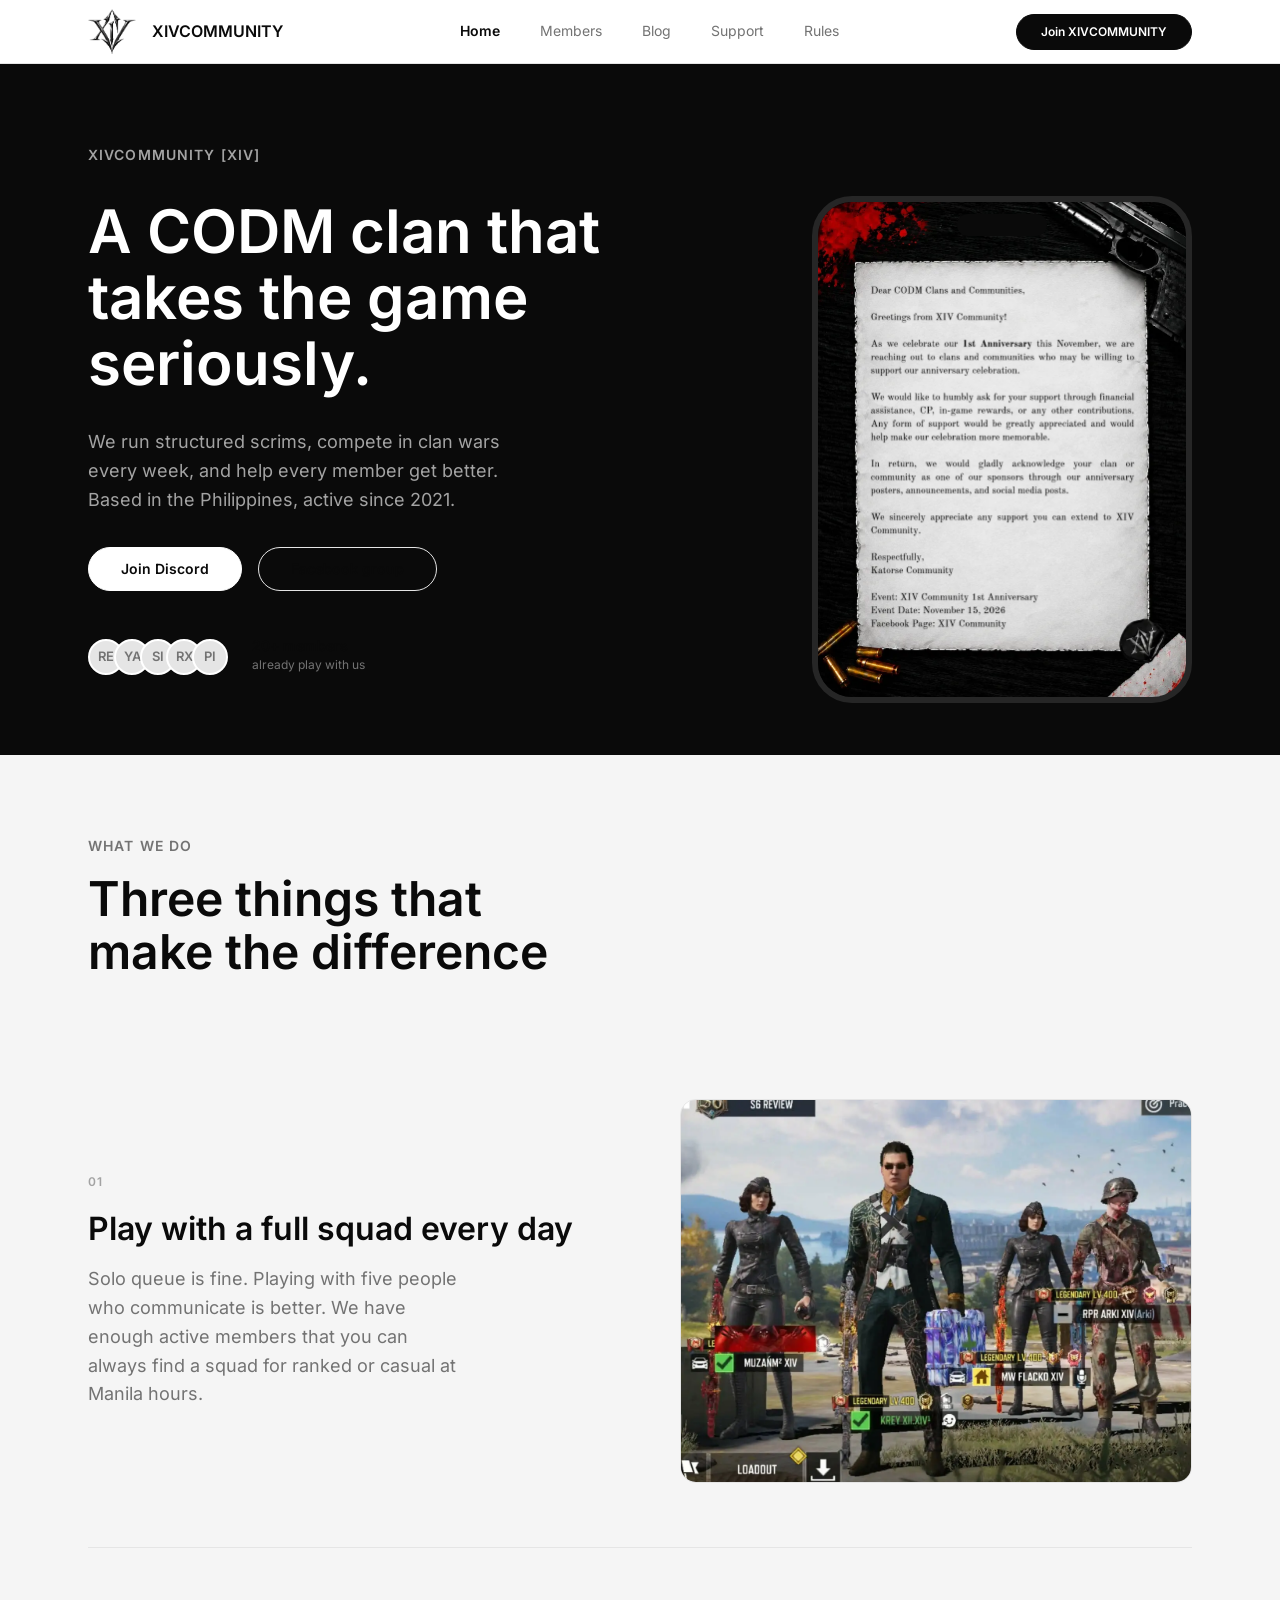
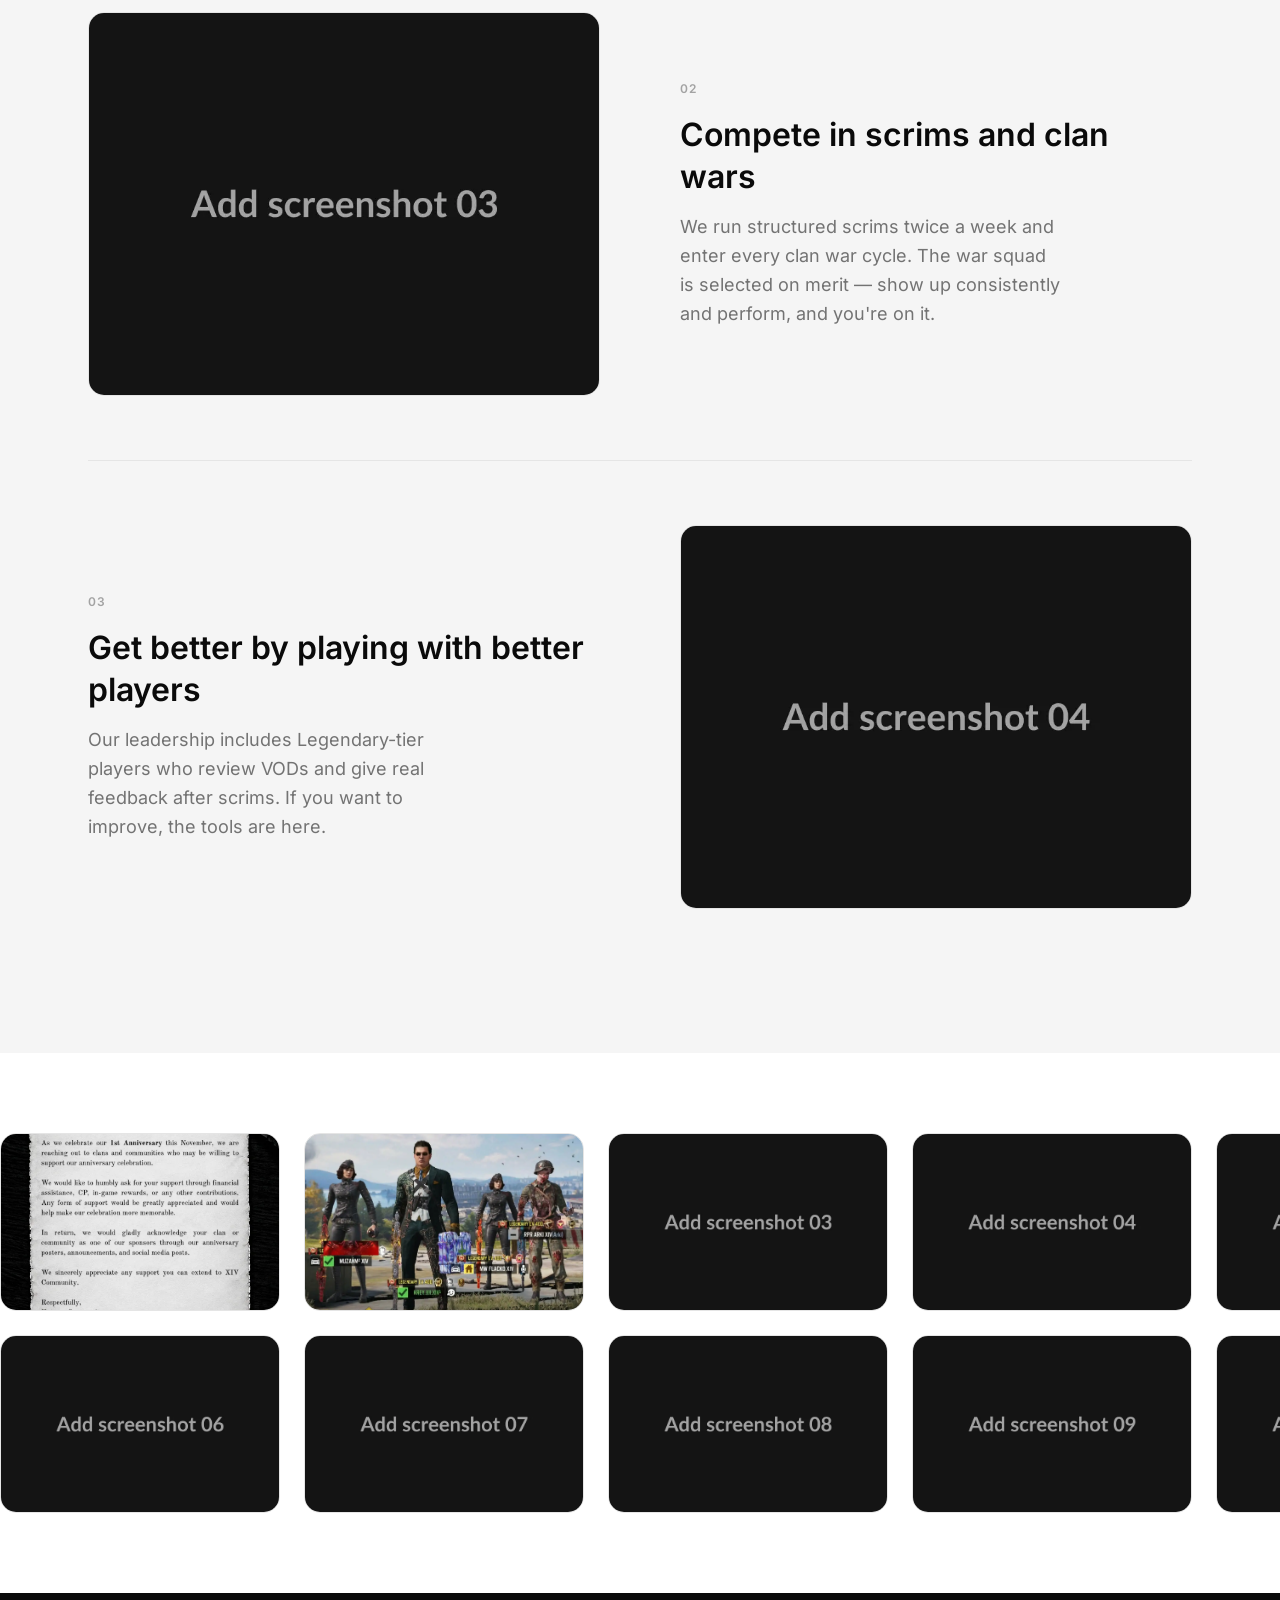
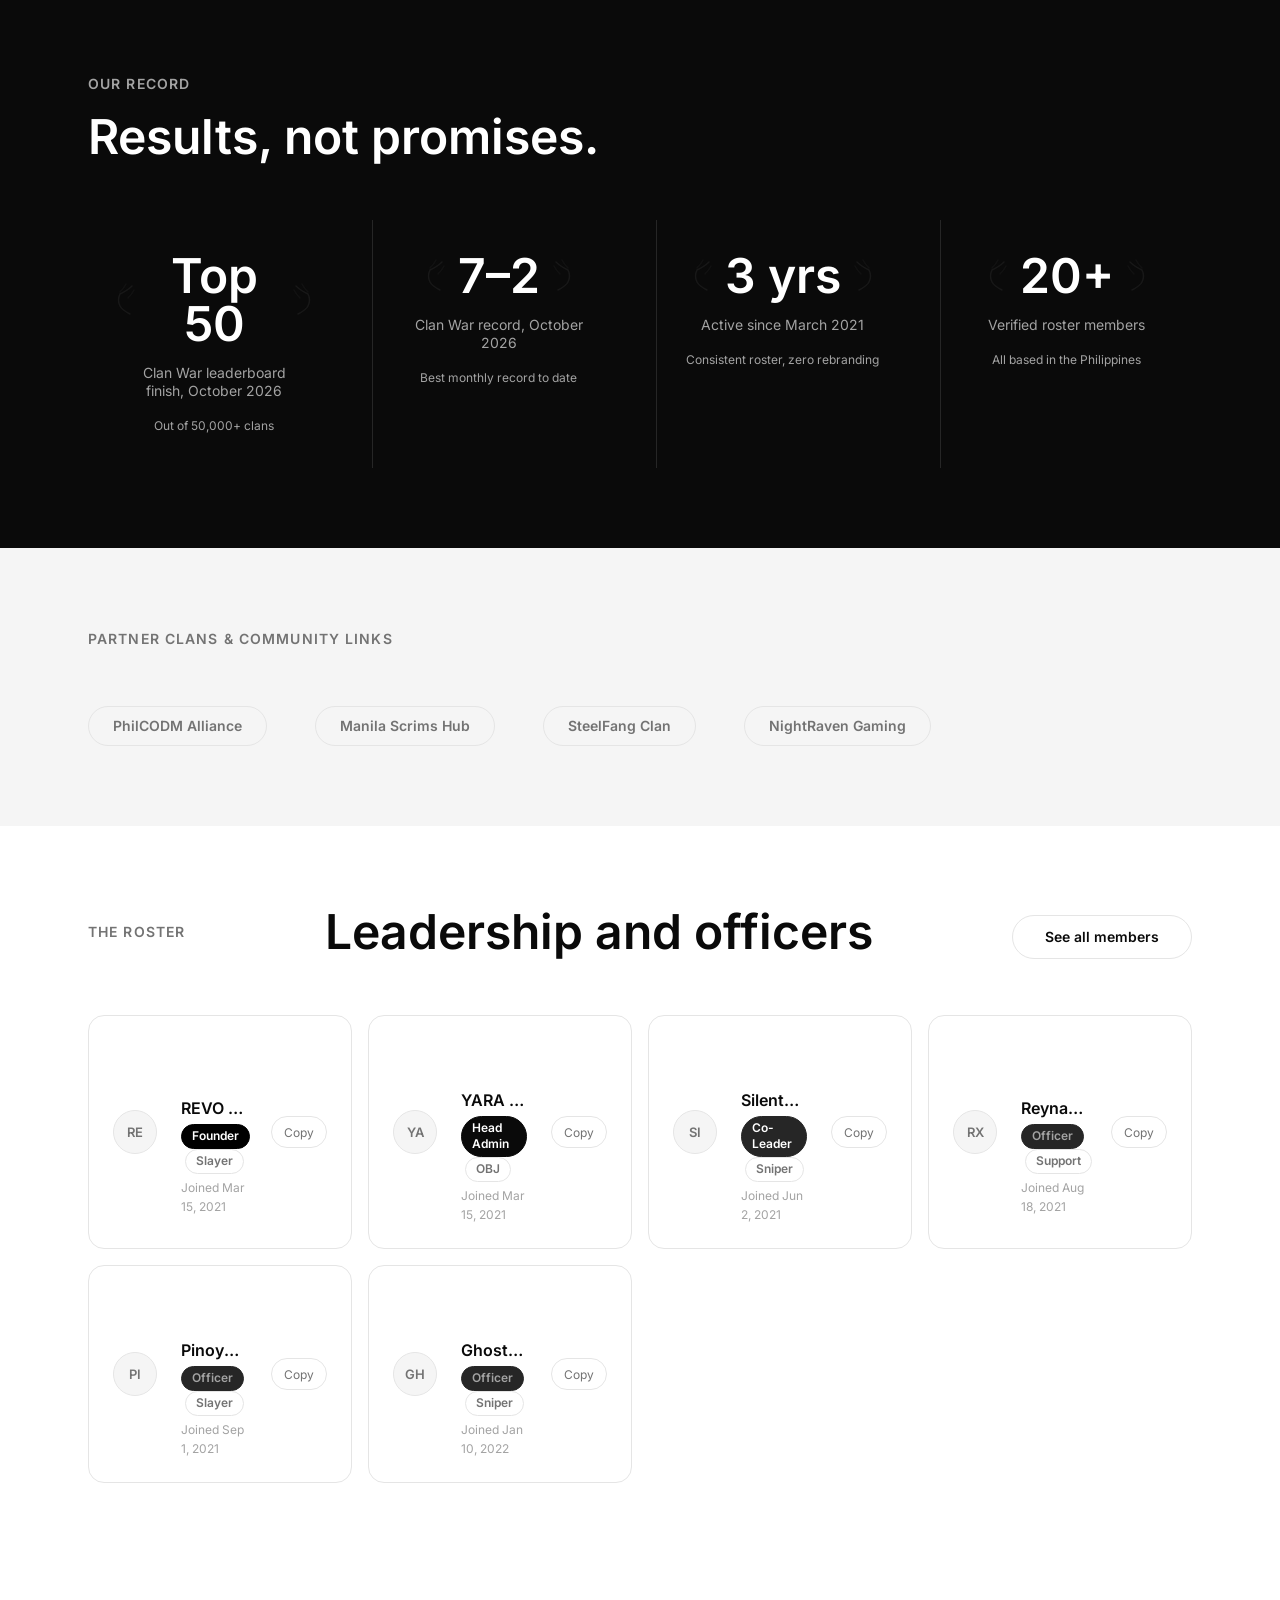
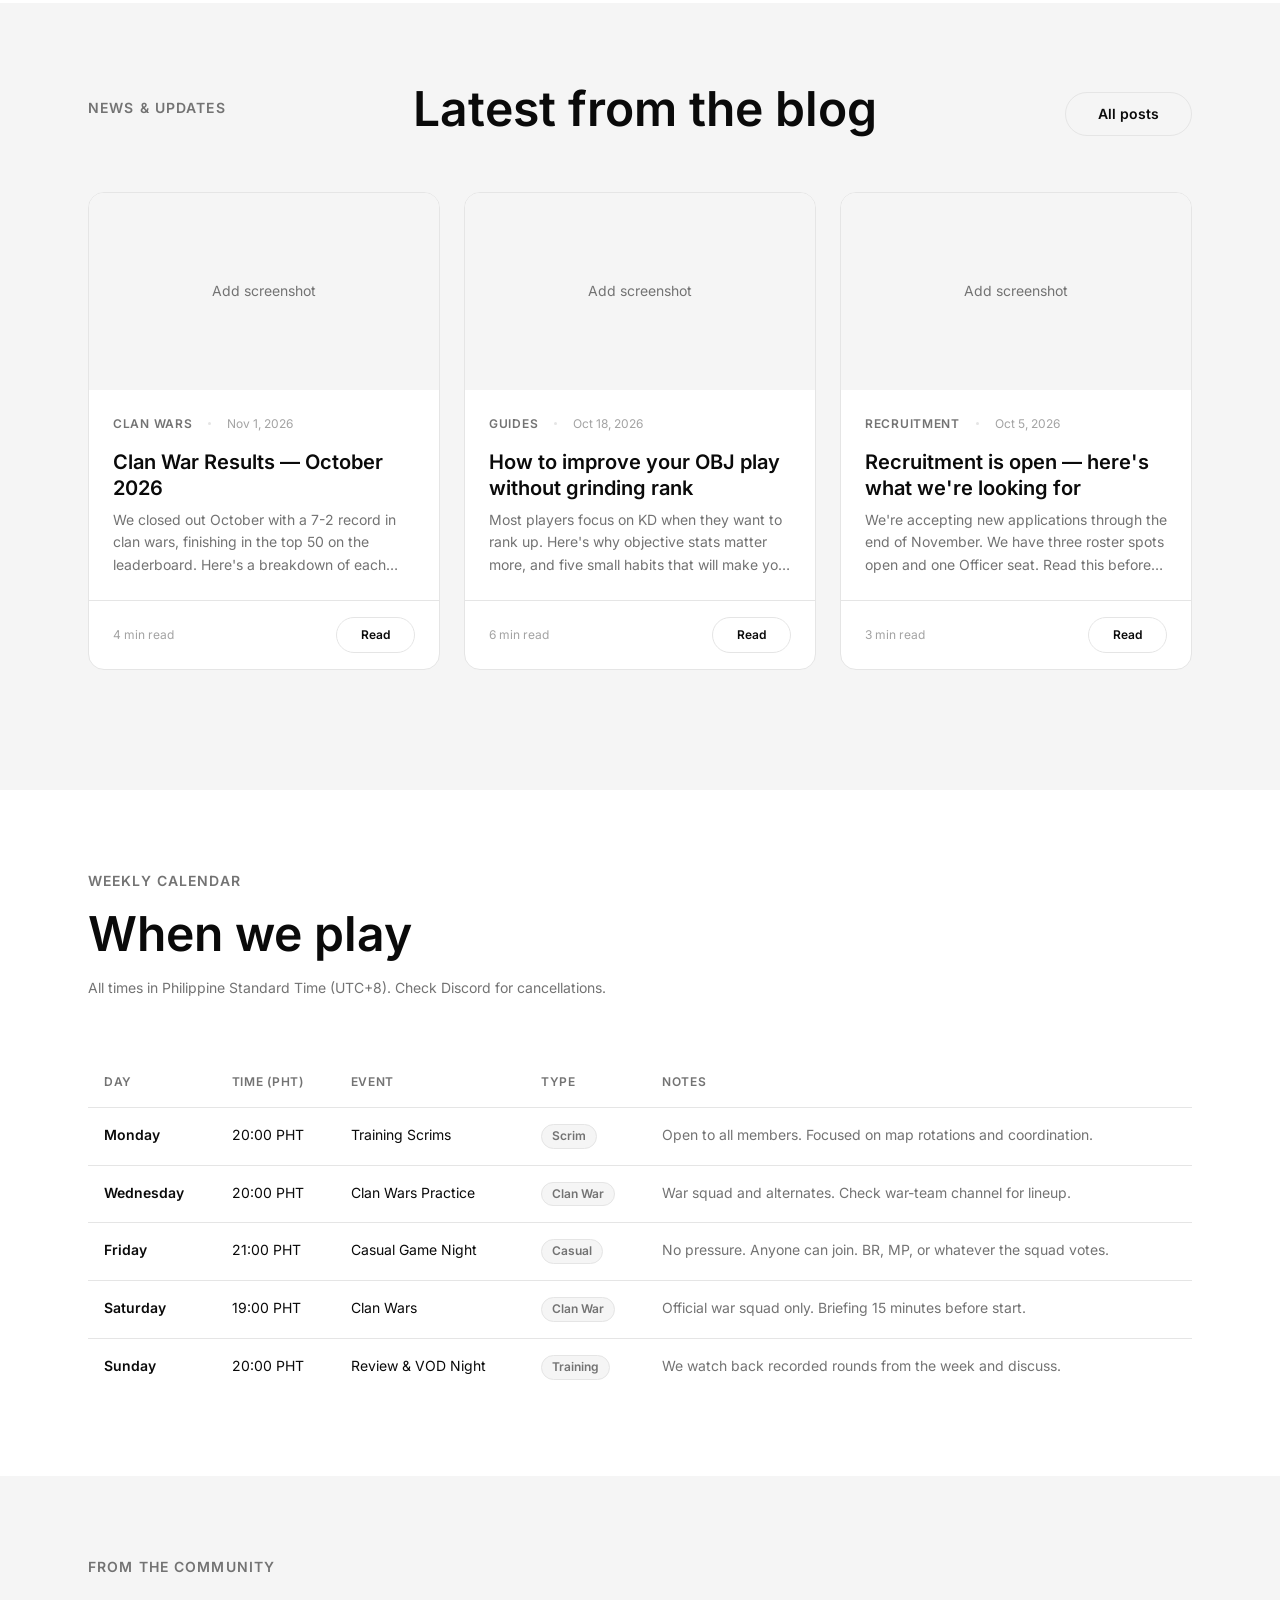
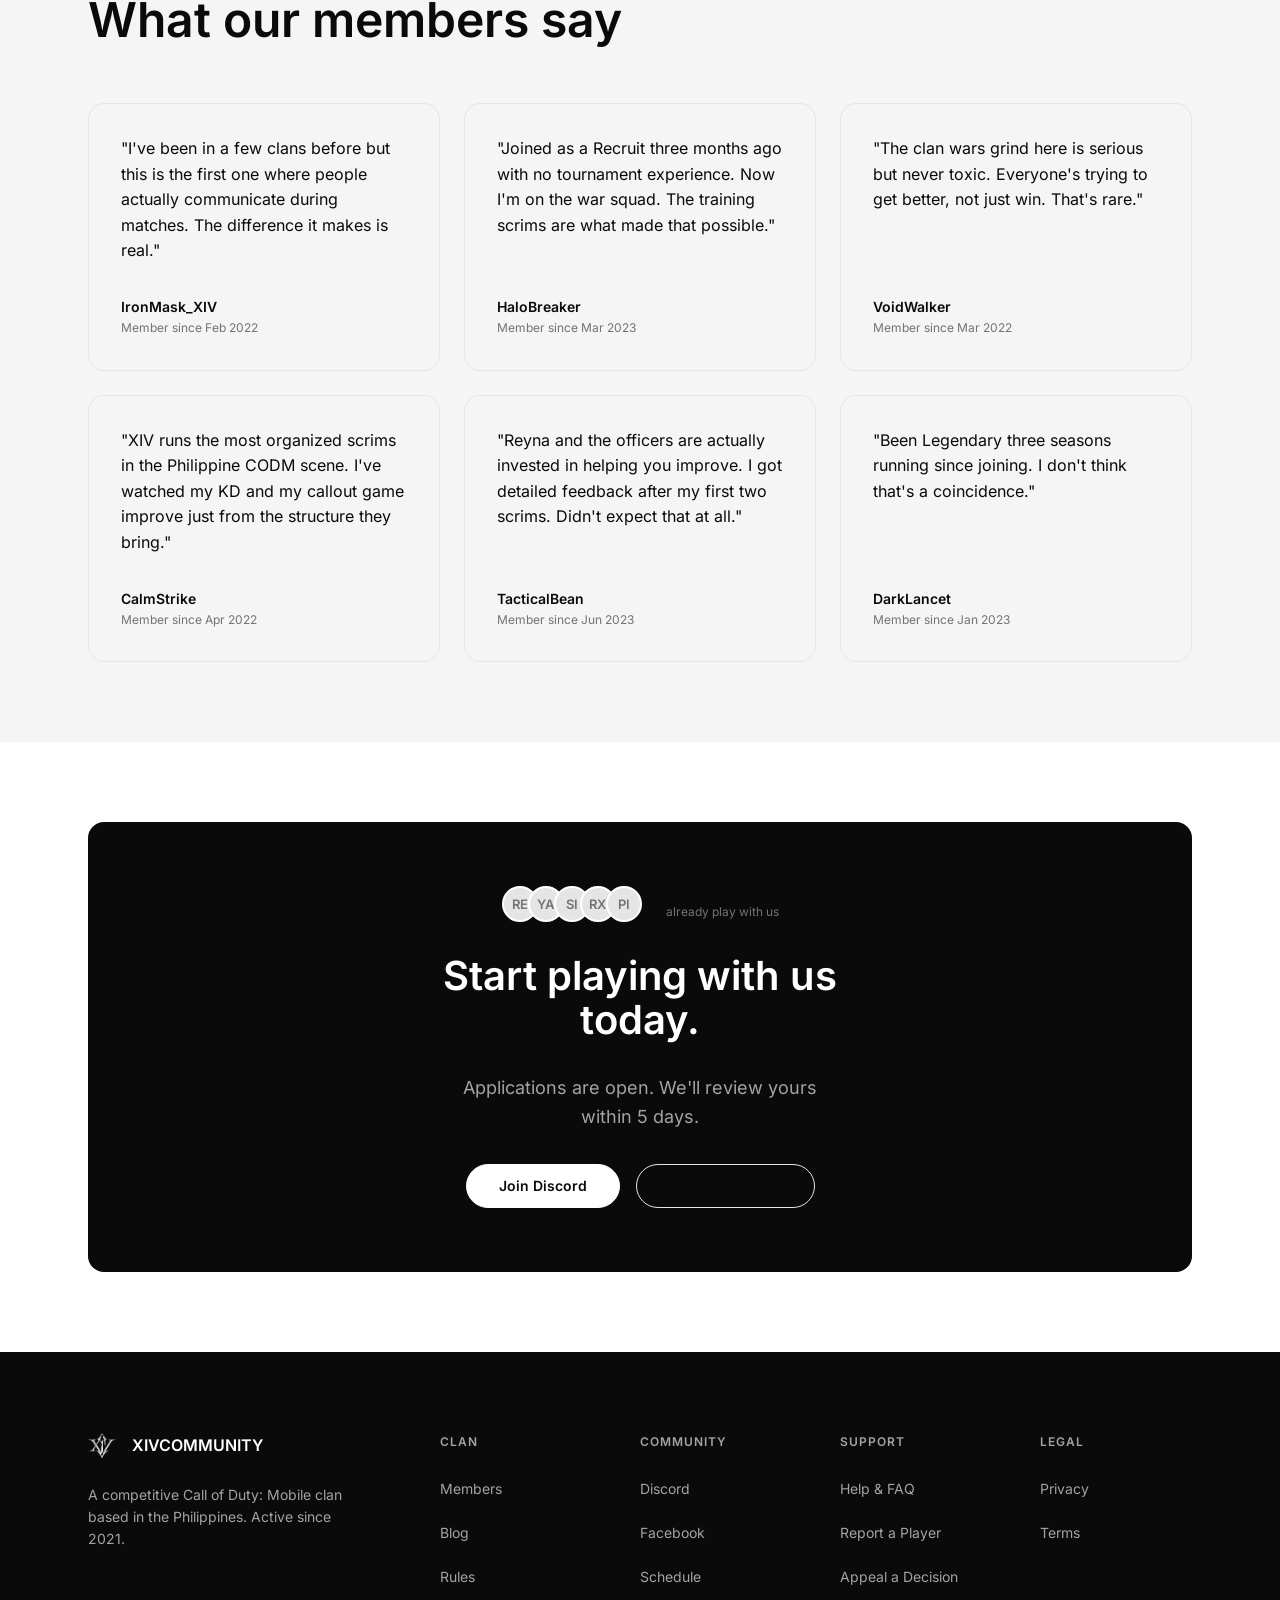
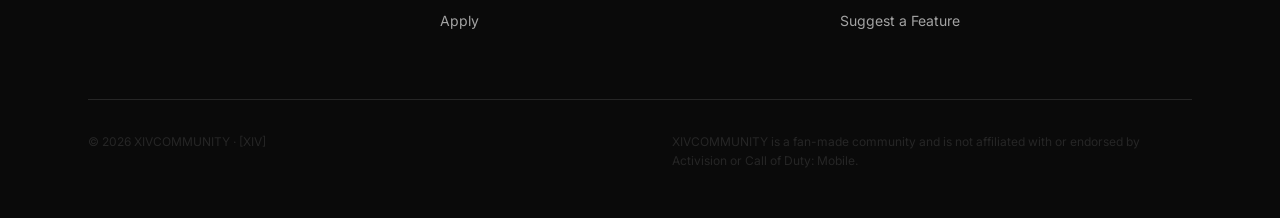
==== index.html @ 4a198915 "Add editor panel (/admin), data-driven pages, OAuth backend - All page copy/images now render from /" ====
<!DOCTYPE html>
<html lang="en">
<head>
  <meta charset="UTF-8">
  <meta name="viewport" content="width=device-width, initial-scale=1.0">
  <title>XIVCOMMUNITY — Competitive CODM Clan, Philippines</title>
  <meta name="description" content="XIVCOMMUNITY is a competitive Call of Duty: Mobile clan based in the Philippines. Active since 2021. Join us for scrims, clan wars, and a serious community.">
  <meta name="theme-color" content="#000000">

  <!-- Open Graph -->
  <meta property="og:type"        content="website">
  <meta property="og:title"       content="XIVCOMMUNITY — Competitive CODM Clan">
  <meta property="og:description" content="A competitive Call of Duty: Mobile clan based in the Philippines. Active since 2021.">
  <meta property="og:url"         content="https://xivcommunity.gg/">
  <meta property="og:image"       content="/assets/brand/og.jpg">
  <meta name="twitter:card"       content="summary_large_image">
  <meta name="twitter:title"      content="XIVCOMMUNITY — Competitive CODM Clan">
  <meta name="twitter:description" content="A competitive Call of Duty: Mobile clan based in the Philippines.">
  <meta name="twitter:image"      content="/assets/brand/og.jpg">

  <!-- Favicon -->
  <link rel="icon" type="image/png" href="/assets/brand/logo.png">

  <!-- Styles -->
  <link rel="stylesheet" href="/css/tokens.css">
  <link rel="stylesheet" href="/css/base.css">
  <link rel="stylesheet" href="/css/layout.css">
  <link rel="stylesheet" href="/css/components/button.css">
  <link rel="stylesheet" href="/css/components/navbar.css">
  <link rel="stylesheet" href="/css/components/footer.css">
  <link rel="stylesheet" href="/css/components/card.css">
  <link rel="stylesheet" href="/css/components/avatar-row.css">
  <link rel="stylesheet" href="/css/components/phone-frame.css">
  <link rel="stylesheet" href="/css/components/marquee.css">
  <link rel="stylesheet" href="/css/components/badge.css">
  <link rel="stylesheet" href="/css/pages/home.css">

  <link rel="canonical" href="https://xivcommunity.gg/">
  <link rel="preload" href="/assets/fonts/inter-latin-var.woff2" as="font" type="font/woff2" crossorigin>
</head>
<body>

  <!-- Navbar (rendered by navbar.js) -->
  <header id="site-header">
    <noscript>
      <nav style="padding:16px 24px;border-bottom:1px solid #e5e5e5;display:flex;gap:24px;font-family:sans-serif;font-size:14px">
        <a href="/index.html">Home</a>
        <a href="/members.html">Members</a>
        <a href="/blog.html">Blog</a>
        <a href="/support.html">Support</a>
        <a href="/rules.html">Rules</a>
      </nav>
    </noscript>
  </header>

  <main>

    <!-- ═══════════════════════════════════════
         HERO (rendered by site-content.js)
    ═══════════════════════════════════════ -->
    <section class="hero" aria-labelledby="hero-heading">
      <div class="container">
        <div class="hero__inner">

          <div class="hero__content" id="hero-content">
            <!-- Eyebrow, heading, sub, buttons, social proof (from content.json) -->
          </div>

          <!-- Phone mockup (rendered by site-content.js) -->
          <div class="hero__media" id="hero-media" aria-hidden="true"></div>

        </div>
      </div>
    </section>

    <!-- ═══════════════════════════════════════
         FEATURE BLURBS (rendered by site-content.js)
    ═══════════════════════════════════════ -->
    <section class="section section--alt" aria-labelledby="features-heading">
      <div class="container">
        <div class="section-header" data-text-slot="features">
          <!-- Label + heading from content.json -->
        </div>

        <div id="feature-blurbs">
          <!-- Feature blurbs (from content.json) -->
        </div>

      </div>
    </section>

    <!-- ═══════════════════════════════════════
         SCREENSHOT MARQUEE (rendered by site-content.js)
    ═══════════════════════════════════════ -->
    <section class="section" aria-label="Screenshot gallery" aria-hidden="true">
      <div class="marquee" id="marquee">
        <!-- Both rows (from content.json) -->
      </div>
    </section>

    <!-- ═══════════════════════════════════════
         ACHIEVEMENTS (black section)
    ═══════════════════════════════════════ -->
    <section class="section section--dark" aria-labelledby="achievements-heading">
      <div class="container">
        <div class="section-header" data-text-slot="achievements">
          <!-- Label + heading from content.json -->
        </div>
        <div class="badge-grid" id="achievements-grid" aria-live="polite">
          <!-- Rendered by home.js -->
        </div>
      </div>
    </section>

    <!-- ═══════════════════════════════════════
         PARTNERS
    ═══════════════════════════════════════ -->
    <section class="section section--alt" id="partners-section" aria-label="Partner clans and community links">
      <div class="container">
        <div class="section-header" data-text-slot="partners">
          <!-- Label from content.json -->
        </div>
        <div class="partners__row" id="partners-row" aria-live="polite">
          <!-- Rendered by home.js; section hidden if empty -->
        </div>
      </div>
    </section>

    <!-- ═══════════════════════════════════════
         MEMBER PREVIEW
    ═══════════════════════════════════════ -->
    <section class="section" aria-labelledby="roster-heading">
      <div class="container">
        <div class="section-header section-header--row" data-text-slot="roster">
          <!-- Label + heading + "See all members" button from content.json -->
        </div>
        <div class="member-preview__grid" id="member-preview" aria-live="polite">
          <!-- Rendered by home.js -->
        </div>
      </div>
    </section>

    <!-- ═══════════════════════════════════════
         LATEST POSTS
    ═══════════════════════════════════════ -->
    <section class="section section--alt" aria-labelledby="posts-heading">
      <div class="container">
        <div class="section-header section-header--row" data-text-slot="posts">
          <!-- Label + heading + "All posts" button from content.json -->
        </div>
        <div class="posts-preview__grid" id="posts-preview" aria-live="polite">
          <!-- Rendered by home.js -->
        </div>
      </div>
    </section>

    <!-- ═══════════════════════════════════════
         WEEKLY SCHEDULE
    ═══════════════════════════════════════ -->
    <section class="section" id="schedule" aria-labelledby="schedule-heading">
      <div class="container">
        <div class="section-header" data-text-slot="schedule">
          <!-- Label + heading + timezone note from content.json -->
        </div>
        <div class="schedule-scroll">
          <table class="schedule__table" aria-label="Weekly event schedule">
            <thead>
              <tr>
                <th scope="col">Day</th>
                <th scope="col">Time (PHT)</th>
                <th scope="col">Event</th>
                <th scope="col">Type</th>
                <th scope="col">Notes</th>
              </tr>
            </thead>
            <tbody id="schedule-table" aria-live="polite">
              <!-- Rendered by schedule.js -->
            </tbody>
          </table>
        </div>
      </div>
    </section>

    <!-- ═══════════════════════════════════════
         TESTIMONIALS
    ═══════════════════════════════════════ -->
    <section class="section section--alt" aria-labelledby="testimonials-heading">
      <div class="container">
        <div class="section-header" data-text-slot="testimonials">
          <!-- Label + heading from content.json -->
        </div>
        <div class="testimonials__grid" id="testimonials-grid" aria-live="polite">
          <!-- Rendered by home.js -->
        </div>
      </div>
    </section>

    <!-- ═══════════════════════════════════════
         FINAL CTA (rendered by site-content.js)
    ═══════════════════════════════════════ -->
    <section class="section" aria-labelledby="cta-heading">
      <div class="container">
        <div class="cta-block" id="cta-block" data-reveal>
          <!-- Social proof, heading, sub, buttons (from content.json) -->
        </div>
      </div>
    </section>

  </main>

  <!-- Footer (rendered by footer.js) -->
  <footer id="site-footer"></footer>

  <script type="module" src="/js/main.js"></script>
  <script type="module" src="/js/pages/home.js"></script>
  <script defer src="/_vercel/insights/script.js"></script>
</body>
</html>
---- css/tokens.css ----
/* ============================================================
   tokens.css — Design tokens (single source of truth)
   ALL color, spacing, radius, type, and z-index values live here.
   No hardcoded values anywhere else.
   ============================================================ */

:root {
  /* --- Colors --- */
  --color-black:       #000000;
  --color-ink:         #0A0A0A;
  --color-ink-2:       #141414;
  --color-ink-3:       #262626;
  --color-muted:       #737373;
  --color-subtle:      #A3A3A3;
  --color-border:      #E5E5E5;
  --color-surface:     #F5F5F5;
  --color-white:       #FFFFFF;

  /* Semantic aliases */
  --bg-page:           var(--color-white);
  --bg-section-alt:    var(--color-surface);
  --bg-dark:           var(--color-ink);
  --text-primary:      var(--color-ink);
  --text-secondary:    var(--color-muted);
  --text-on-dark:      var(--color-white);
  --border-color:      var(--color-border);

  /* --- Spacing (8px base) --- */
  --space-1:  8px;
  --space-2:  16px;
  --space-3:  24px;
  --space-4:  32px;
  --space-5:  40px;
  --space-6:  48px;
  --space-7:  56px;
  --space-8:  64px;
  --space-9:  72px;
  --space-10: 80px;
  --space-11: 88px;
  --space-12: 96px;

  /* Section vertical padding */
  --section-py:        var(--space-10);
  --section-py-lg:     120px;

  /* --- Radii --- */
  --radius-sm:         8px;
  --radius-card:       16px;
  --radius-pill:       999px;

  /* --- Typography --- */
  --font-sans:         'Inter', system-ui, -apple-system, sans-serif;
  --font-size-xs:      0.75rem;   /* 12px */
  --font-size-sm:      0.875rem;  /* 14px */
  --font-size-base:    1rem;      /* 16px */
  --font-size-md:      1.125rem;  /* 18px */
  --font-size-lg:      1.25rem;   /* 20px */
  --font-size-xl:      1.5rem;    /* 24px */
  --font-size-2xl:     2rem;      /* 32px */
  --font-size-3xl:     2.5rem;    /* 40px */
  --font-size-4xl:     3rem;      /* 48px */
  --font-size-5xl:     3.75rem;   /* 60px */
  --font-size-6xl:     4.5rem;    /* 72px */

  --font-weight-normal: 400;
  --font-weight-semi:   600;

  --line-height-tight:  1.1;
  --line-height-snug:   1.3;
  --line-height-base:   1.6;

  /* --- Borders --- */
  --border-width:      1px;
  --border-style:      solid;
  --border:            var(--border-width) var(--border-style) var(--border-color);

  /* --- Layout --- */
  --container-max:     1200px;
  --container-pad:     var(--space-3);

  /* --- Z-index --- */
  --z-base:       1;
  --z-above:      10;
  --z-nav:        100;
  --z-modal:      1000;

  /* --- Transitions --- */
  --transition-fast:   150ms ease;
  --transition-base:   250ms ease;
}
---- css/base.css ----
/* ============================================================
   base.css — Reset, body defaults, typography scale
   ============================================================ */

@font-face {
  font-family: 'Inter';
  src: url('/assets/fonts/inter-latin-var.woff2') format('woff2');
  font-weight: 100 900;
  font-style: normal;
  font-display: swap;
}

*, *::before, *::after {
  box-sizing: border-box;
  margin: 0;
  padding: 0;
}

html {
  font-size: 16px;
  scroll-behavior: smooth;
  -webkit-text-size-adjust: 100%;
}

@media (prefers-reduced-motion: reduce) {
  html { scroll-behavior: auto; }
}

body {
  font-family: var(--font-sans);
  font-weight: var(--font-weight-normal);
  font-size: var(--font-size-base);
  line-height: var(--line-height-base);
  color: var(--text-primary);
  background-color: var(--bg-page);
  -webkit-font-smoothing: antialiased;
  -moz-osx-font-smoothing: grayscale;
}

/* Heading scale */
h1, h2, h3, h4, h5, h6 {
  font-weight: var(--font-weight-semi);
  line-height: var(--line-height-tight);
  color: var(--text-primary);
}

h1 { font-size: var(--font-size-5xl); }
h2 { font-size: var(--font-size-4xl); }
h3 { font-size: var(--font-size-2xl); }
h4 { font-size: var(--font-size-xl); }
h5 { font-size: var(--font-size-lg); }
h6 { font-size: var(--font-size-base); }

@media (max-width: 768px) {
  h1 { font-size: var(--font-size-4xl); }
  h2 { font-size: var(--font-size-3xl); }
  h3 { font-size: var(--font-size-xl); }
}

@media (max-width: 480px) {
  h1 { font-size: var(--font-size-3xl); }
  h2 { font-size: var(--font-size-2xl); }
}

p {
  color: var(--text-secondary);
  line-height: var(--line-height-base);
}

a {
  color: inherit;
  text-decoration: none;
}

a:focus-visible {
  outline: 2px solid var(--color-ink);
  outline-offset: 3px;
  border-radius: 4px;
}

img, video {
  display: block;
  max-width: 100%;
  height: auto;
}

ul, ol { list-style: none; }

button {
  font-family: inherit;
  cursor: pointer;
  border: none;
  background: none;
}

input, textarea, select {
  font-family: inherit;
  font-size: inherit;
}

/* Utility: screen-reader only */
.sr-only {
  position: absolute;
  width: 1px;
  height: 1px;
  overflow: hidden;
  clip: rect(0,0,0,0);
  white-space: nowrap;
}

/* Utility: dark section text overrides */
.section--dark,
.section--dark h1,
.section--dark h2,
.section--dark h3,
.section--dark h4,
.section--dark p,
.section--dark a {
  color: var(--text-on-dark);
}

.section--dark p {
  color: var(--color-subtle);
}
---- css/layout.css ----
/* ============================================================
   layout.css — Container, section wrappers, grid helpers
   ============================================================ */

.container {
  width: 100%;
  max-width: var(--container-max);
  margin-inline: auto;
  padding-inline: var(--container-pad);
}

@media (min-width: 768px) {
  .container {
    padding-inline: var(--space-5);
  }
}

@media (min-width: 1200px) {
  .container {
    padding-inline: var(--space-6);
  }
}

/* Section wrapper */
.section {
  padding-block: var(--section-py);
}

.section--lg {
  padding-block: var(--section-py-lg);
}

.section--dark {
  background-color: var(--bg-dark);
}

.section--alt {
  background-color: var(--bg-section-alt);
}

/* Two-column split: text + media */
.split {
  display: grid;
  grid-template-columns: 1fr;
  gap: var(--space-8);
  align-items: center;
}

@media (min-width: 900px) {
  .split {
    grid-template-columns: 1fr 1fr;
    gap: var(--space-10);
  }

  .split--reverse .split__media {
    order: -1;
  }
}

.split__content {
  display: flex;
  flex-direction: column;
  gap: var(--space-3);
}

/* Three-column text blurbs */
.blurb-grid {
  display: grid;
  grid-template-columns: 1fr;
  gap: var(--space-8);
}

@media (min-width: 900px) {
  .blurb-grid {
    grid-template-columns: repeat(3, 1fr);
    gap: var(--space-6);
  }
}

/* Auto-fill card grid */
.card-grid {
  display: grid;
  grid-template-columns: repeat(auto-fill, minmax(280px, 1fr));
  gap: var(--space-3);
}

/* Section header */
.section-header {
  margin-bottom: var(--space-7);
}

.section-header--centered {
  text-align: center;
  max-width: 600px;
  margin-inline: auto;
  margin-bottom: var(--space-7);
}

/* Section header laid out as label/heading on the left, button on the right */
.section-header--row {
  display: flex;
  align-items: flex-end;
  justify-content: space-between;
  flex-wrap: wrap;
  gap: var(--space-3);
}

/* Muted helper note under a section heading (e.g. schedule timezone note) */
.section-note {
  margin-top: var(--space-2);
  color: var(--color-muted);
  font-size: var(--font-size-sm);
}

.section-label {
  display: block;
  font-size: var(--font-size-sm);
  font-weight: var(--font-weight-semi);
  color: var(--color-muted);
  letter-spacing: 0.08em;
  text-transform: uppercase;
  margin-bottom: var(--space-2);
}

.section--dark .section-label {
  color: var(--color-subtle);
}
---- css/components/button.css ----
/* ============================================================
   button.css — Pill buttons, two variants, hover states
   ============================================================ */

.btn {
  display: inline-flex;
  align-items: center;
  justify-content: center;
  gap: var(--space-1);
  padding: 14px var(--space-4);
  border-radius: var(--radius-pill);
  font-family: var(--font-sans);
  font-size: var(--font-size-sm);
  font-weight: var(--font-weight-semi);
  line-height: 1;
  white-space: nowrap;
  cursor: pointer;
  border: var(--border-width) var(--border-style) transparent;
  transition: background-color var(--transition-fast),
              color var(--transition-fast),
              border-color var(--transition-fast);
  text-decoration: none;
  min-height: 44px;
}

.btn:focus-visible {
  outline: 2px solid var(--color-ink);
  outline-offset: 3px;
}

/* Dark: black background, white text */
.btn--dark {
  background-color: var(--color-ink);
  color: var(--color-white);
  border-color: var(--color-ink);
}

.btn--dark:hover {
  background-color: var(--color-ink-3);
  border-color: var(--color-ink-3);
}

/* Light: white background, black text */
.btn--light {
  background-color: var(--color-white);
  color: var(--color-ink);
  border-color: var(--color-white);
}

.btn--light:hover {
  background-color: var(--color-surface);
  border-color: var(--color-surface);
}

/* Ghost: transparent with border */
.btn--ghost {
  background-color: transparent;
  color: var(--color-ink);
  border-color: var(--color-border);
}

.btn--ghost:hover {
  border-color: var(--color-ink);
}

/* Ghost on dark backgrounds */
.section--dark .btn--ghost {
  color: var(--color-white);
  border-color: var(--color-ink-3);
}

.section--dark .btn--ghost:hover {
  border-color: var(--color-subtle);
}

/* Small variant */
.btn--sm {
  padding: 10px var(--space-3);
  font-size: var(--font-size-xs);
  min-height: 36px;
}

/* Button group */
.btn-group {
  display: flex;
  flex-wrap: wrap;
  gap: var(--space-2);
  align-items: center;
}
---- css/components/navbar.css ----
/* ============================================================
   navbar.css — Sticky top nav, desktop + mobile hamburger
   ============================================================ */

.navbar {
  position: sticky;
  top: 0;
  z-index: var(--z-nav);
  background-color: var(--color-white);
  border-bottom: var(--border);
  height: 64px;
  display: flex;
  align-items: center;
}

.navbar__inner {
  display: flex;
  align-items: center;
  justify-content: space-between;
  gap: var(--space-4);
  width: 100%;
  max-width: var(--container-max);
  margin-inline: auto;
  padding-inline: var(--container-pad);
}

@media (min-width: 768px) {
  .navbar__inner { padding-inline: var(--space-5); }
}

@media (min-width: 1200px) {
  .navbar__inner { padding-inline: var(--space-6); }
}

/* Brand */
.navbar__brand {
  display: flex;
  align-items: center;
  gap: var(--space-2);
  font-size: var(--font-size-base);
  font-weight: var(--font-weight-semi);
  color: var(--color-ink);
  text-decoration: none;
  flex-shrink: 0;
}

.navbar__brand:focus-visible {
  outline: 2px solid var(--color-ink);
  outline-offset: 3px;
  border-radius: 4px;
}

.navbar__logo {
  width: 48px;
  height: 48px;
  flex-shrink: 0;
  object-fit: contain;
  /* White bg logo on white navbar: multiply makes white transparent */
  mix-blend-mode: multiply;
}

/* Nav links */
.navbar__links {
  display: none;
  align-items: center;
  gap: var(--space-1);
  list-style: none;
}

@media (min-width: 768px) {
  .navbar__links {
    display: flex;
  }
}

.navbar__link {
  display: block;
  padding: var(--space-1) var(--space-2);
  font-size: var(--font-size-sm);
  color: var(--color-muted);
  border-radius: var(--radius-sm);
  transition: color var(--transition-fast);
  min-height: 44px;
  display: flex;
  align-items: center;
}

.navbar__link:hover {
  color: var(--color-ink);
}

.navbar__link--active {
  color: var(--color-ink);
  font-weight: var(--font-weight-semi);
}

/* CTA button */
.navbar__cta {
  display: none;
}

@media (min-width: 768px) {
  .navbar__cta {
    display: inline-flex;
  }
}

/* Hamburger button */
.navbar__hamburger {
  display: flex;
  flex-direction: column;
  justify-content: center;
  gap: 5px;
  width: 44px;
  height: 44px;
  padding: var(--space-1);
  border-radius: var(--radius-sm);
  cursor: pointer;
  background: none;
  border: none;
  transition: background-color var(--transition-fast);
}

.navbar__hamburger:hover {
  background-color: var(--color-surface);
}

.navbar__hamburger:focus-visible {
  outline: 2px solid var(--color-ink);
  outline-offset: 2px;
}

@media (min-width: 768px) {
  .navbar__hamburger {
    display: none;
  }
}

.navbar__hamburger-line {
  display: block;
  width: 22px;
  height: 2px;
  background-color: var(--color-ink);
  border-radius: 2px;
  transition: transform var(--transition-base), opacity var(--transition-fast);
  transform-origin: center;
}

/* Open state */
.navbar__hamburger[aria-expanded="true"] .navbar__hamburger-line:nth-child(1) {
  transform: translateY(7px) rotate(45deg);
}

.navbar__hamburger[aria-expanded="true"] .navbar__hamburger-line:nth-child(2) {
  opacity: 0;
}

.navbar__hamburger[aria-expanded="true"] .navbar__hamburger-line:nth-child(3) {
  transform: translateY(-7px) rotate(-45deg);
}

/* Mobile drawer */
.navbar__mobile {
  display: none;
  position: fixed;
  inset: 64px 0 0 0;
  background-color: var(--color-white);
  border-top: var(--border);
  z-index: calc(var(--z-nav) - 1);
  flex-direction: column;
  padding: var(--space-3);
  gap: var(--space-1);
  overflow-y: auto;
}

.navbar__mobile.is-open {
  display: flex;
}

.navbar__mobile-link {
  display: flex;
  align-items: center;
  padding: var(--space-2) var(--space-2);
  font-size: var(--font-size-md);
  color: var(--color-ink);
  border-radius: var(--radius-sm);
  transition: background-color var(--transition-fast);
  min-height: 52px;
}

.navbar__mobile-link:hover {
  background-color: var(--color-surface);
}

.navbar__mobile-link--active {
  font-weight: var(--font-weight-semi);
}

.navbar__mobile-cta {
  margin-top: var(--space-2);
  align-self: flex-start;
}
---- css/components/footer.css ----
/* ============================================================
   footer.css — Multi-column calm footer
   ============================================================ */

.footer {
  background-color: var(--color-ink);
  padding-block: var(--space-10) var(--space-6);
  color: var(--color-white);
}

.footer__grid {
  display: grid;
  grid-template-columns: 1fr;
  gap: var(--space-8);
  margin-bottom: var(--space-8);
}

@media (min-width: 640px) {
  .footer__grid {
    grid-template-columns: repeat(2, 1fr);
  }
}

@media (min-width: 900px) {
  .footer__grid {
    grid-template-columns: 2fr 1fr 1fr 1fr 1fr;
    gap: var(--space-6);
  }
}

/* Brand column */
.footer__brand {
  display: flex;
  flex-direction: column;
  gap: var(--space-3);
}

.footer__brand-name {
  display: flex;
  align-items: center;
  gap: var(--space-2);
  font-size: var(--font-size-base);
  font-weight: var(--font-weight-semi);
  color: var(--color-white);
}

.footer__brand-logo {
  width: 28px;
  height: 28px;
  object-fit: contain;
  /* Invert white-bg logo to look correct on black footer */
  filter: invert(1);
  flex-shrink: 0;
}

.footer__brand-desc {
  font-size: var(--font-size-sm);
  color: var(--color-subtle);
  line-height: var(--line-height-base);
  max-width: 280px;
}

/* Nav column */
.footer__col-heading {
  font-size: var(--font-size-xs);
  font-weight: var(--font-weight-semi);
  color: var(--color-subtle);
  letter-spacing: 0.08em;
  text-transform: uppercase;
  margin-bottom: var(--space-3);
}

.footer__col-links {
  display: flex;
  flex-direction: column;
  gap: var(--space-2);
}

.footer__col-link {
  font-size: var(--font-size-sm);
  color: var(--color-subtle);
  transition: color var(--transition-fast);
  min-height: 28px;
  display: flex;
  align-items: center;
}

.footer__col-link:hover {
  color: var(--color-white);
}

/* Bottom bar */
.footer__bottom {
  border-top: 1px solid var(--color-ink-3);
  padding-top: var(--space-4);
  display: flex;
  flex-direction: column;
  gap: var(--space-2);
}

@media (min-width: 640px) {
  .footer__bottom {
    flex-direction: row;
    justify-content: space-between;
    align-items: flex-start;
  }
}

.footer__credit {
  font-size: var(--font-size-xs);
  color: var(--color-ink-3);
  line-height: var(--line-height-base);
}

.footer__disclaimer {
  font-size: var(--font-size-xs);
  color: var(--color-ink-3);
  max-width: 520px;
  line-height: var(--line-height-base);
}
---- css/components/card.css ----
/* ============================================================
   card.css — Content cards (blog, member, feature)
   ============================================================ */

.card {
  background-color: var(--color-white);
  border: var(--border);
  border-radius: var(--radius-card);
  overflow: hidden;
  transition: border-color var(--transition-fast);
}

.card:hover {
  border-color: var(--color-subtle);
}

.card__cover {
  width: 100%;
  aspect-ratio: 16 / 9;
  object-fit: cover;
  filter: grayscale(100%);
  display: block;
}

.card__cover--placeholder {
  background-color: var(--color-surface);
  display: flex;
  align-items: center;
  justify-content: center;
  aspect-ratio: 16 / 9;
  width: 100%;
  font-size: var(--font-size-sm);
  color: var(--color-muted);
}

.card__body {
  padding: var(--space-3);
}

.card__meta {
  display: flex;
  align-items: center;
  gap: var(--space-2);
  margin-bottom: var(--space-2);
}

.card__category {
  font-size: var(--font-size-xs);
  font-weight: var(--font-weight-semi);
  color: var(--color-muted);
  letter-spacing: 0.06em;
  text-transform: uppercase;
}

.card__date {
  font-size: var(--font-size-xs);
  color: var(--color-subtle);
}

.card__dot {
  width: 3px;
  height: 3px;
  border-radius: 50%;
  background-color: var(--color-border);
  flex-shrink: 0;
}

.card__title {
  font-size: var(--font-size-lg);
  font-weight: var(--font-weight-semi);
  line-height: var(--line-height-snug);
  color: var(--color-ink);
  margin-bottom: var(--space-1);
}

.card__excerpt {
  font-size: var(--font-size-sm);
  color: var(--color-muted);
  line-height: var(--line-height-base);
  display: -webkit-box;
  -webkit-line-clamp: 3;
  -webkit-box-orient: vertical;
  overflow: hidden;
}

.card__footer {
  padding: var(--space-2) var(--space-3);
  border-top: var(--border);
  display: flex;
  align-items: center;
  justify-content: space-between;
}

.card__read-time {
  font-size: var(--font-size-xs);
  color: var(--color-subtle);
}

/* Dark variant */
.card--dark {
  background-color: var(--color-ink-2);
  border-color: var(--color-ink-3);
}

.card--dark .card__title {
  color: var(--color-white);
}

.card--dark .card__excerpt {
  color: var(--color-subtle);
}

.card--dark .card__footer {
  border-top-color: var(--color-ink-3);
}

/* Member card */
.card--member {
  padding: var(--space-3);
  display: flex;
  align-items: center;
  gap: var(--space-3);
}

.card--member .card__info {
  flex: 1;
  min-width: 0;
}

.card--member .card__ign {
  font-size: var(--font-size-base);
  font-weight: var(--font-weight-semi);
  color: var(--color-ink);
  white-space: nowrap;
  overflow: hidden;
  text-overflow: ellipsis;
}

.card--member .card__role {
  font-size: var(--font-size-xs);
  color: var(--color-muted);
  margin-top: 2px;
}

.card--member .card__copy-btn {
  flex-shrink: 0;
  font-size: var(--font-size-xs);
  color: var(--color-muted);
  padding: 6px 12px;
  border-radius: var(--radius-pill);
  border: var(--border);
  transition: border-color var(--transition-fast), color var(--transition-fast);
  min-height: 32px;
}

.card--member .card__copy-btn:hover {
  border-color: var(--color-ink);
  color: var(--color-ink);
}

/* Member card avatar helpers */
.member-card__avatar-img {
  width: 44px;
  height: 44px;
  border-radius: 50%;
  object-fit: cover;
  filter: grayscale(100%);
  flex-shrink: 0;
}

.member-card__avatar-initials {
  width: 44px;
  height: 44px;
  border-radius: 50%;
  background: var(--color-surface);
  border: var(--border);
  display: flex;
  align-items: center;
  justify-content: center;
  font-size: 13px;
  font-weight: var(--font-weight-semi);
  color: var(--color-muted);
  flex-shrink: 0;
}
---- css/components/avatar-row.css ----
/* ============================================================
   avatar-row.css — Overlapping avatar stack + member count
   ============================================================ */

.avatar-row {
  display: flex;
  align-items: center;
  gap: var(--space-3);
}

.avatar-row__stack {
  display: flex;
  flex-direction: row;
}

.avatar-row__item {
  width: 36px;
  height: 36px;
  border-radius: 50%;
  border: 2px solid var(--color-white);
  overflow: hidden;
  flex-shrink: 0;
  margin-left: -10px;
  background-color: var(--color-border);
  display: flex;
  align-items: center;
  justify-content: center;
}

.avatar-row__item:first-child {
  margin-left: 0;
}

.avatar-row__item img {
  width: 100%;
  height: 100%;
  object-fit: cover;
  filter: grayscale(100%);
}

/* Initials fallback */
.avatar-row__initials {
  font-size: 13px;
  font-weight: var(--font-weight-semi);
  color: var(--color-muted);
  line-height: 1;
  text-transform: uppercase;
}

.avatar-row__label {
  display: flex;
  flex-direction: column;
  gap: 2px;
}

.avatar-row__count {
  font-size: var(--font-size-sm);
  font-weight: var(--font-weight-semi);
  color: var(--color-ink);
  line-height: 1;
}

.avatar-row__sub {
  font-size: var(--font-size-xs);
  color: var(--color-muted);
}

/* On dark backgrounds */
.section--dark .avatar-row__item {
  border-color: var(--color-ink);
}

.section--dark .avatar-row__count {
  color: var(--color-white);
}

.section--dark .avatar-row__sub {
  color: var(--color-subtle);
}
---- css/components/phone-frame.css ----
/* ============================================================
   phone-frame.css — CSS-only phone mockup holding screenshots
   ============================================================ */

.phone-frame {
  position: relative;
  width: 260px;
  margin-inline: auto;
  flex-shrink: 0;
}

@media (min-width: 900px) {
  .phone-frame {
    width: 300px;
    margin-inline: 0;
  }
}

.phone-frame__shell {
  position: relative;
  background-color: var(--color-ink-2);
  border-radius: 40px;
  border: 6px solid var(--color-ink-3);
  box-shadow: inset 0 0 0 2px var(--color-ink);
  overflow: hidden;
  aspect-ratio: 3 / 4;
}

/* Notch */
.phone-frame__notch {
  position: absolute;
  top: 12px;
  left: 50%;
  transform: translateX(-50%);
  width: 90px;
  height: 22px;
  background-color: var(--color-ink);
  border-radius: 12px;
  z-index: var(--z-above);
}

/* Side buttons */
.phone-frame__shell::before {
  content: '';
  position: absolute;
  top: 80px;
  right: -8px;
  width: 3px;
  height: 40px;
  background-color: var(--color-ink-3);
  border-radius: 2px;
}

.phone-frame__shell::after {
  content: '';
  position: absolute;
  top: 100px;
  left: -8px;
  width: 3px;
  height: 60px;
  background-color: var(--color-ink-3);
  border-radius: 2px;
}

/* Screen area */
.phone-frame__screen {
  width: 100%;
  height: 100%;
  object-fit: cover;
  object-position: center top;
  display: block;
}

/* Placeholder screen */
.phone-frame__placeholder {
  width: 100%;
  height: 100%;
  background-color: var(--color-ink-3);
  display: flex;
  flex-direction: column;
  align-items: center;
  justify-content: center;
  gap: var(--space-2);
  padding: var(--space-4);
  text-align: center;
}

.phone-frame__placeholder-text {
  font-size: var(--font-size-xs);
  color: var(--color-muted);
  line-height: var(--line-height-base);
}

/* Tall hero phone — slightly larger */
.phone-frame--hero {
  width: 280px;
}

@media (min-width: 900px) {
  .phone-frame--hero {
    width: 340px;
  }
}

@media (min-width: 1100px) {
  .phone-frame--hero {
    width: 380px;
  }
}
---- css/components/marquee.css ----
/* ============================================================
   marquee.css — Slow horizontal auto-scrolling screenshot rows
   Two-row marquee: row 1 scrolls left, row 2 scrolls right.

   HTML structure per row:
     <div class="marquee__row">
       <div class="marquee__track">  ← contains all items twice
         [items] [duplicate items]
       </div>
     </div>
   ============================================================ */

.marquee {
  overflow: hidden;
  display: flex;
  flex-direction: column;
  gap: var(--space-3);
  user-select: none;
  -webkit-user-select: none;
}

.marquee__row {
  overflow: hidden;
}

/* The track holds items + their duplicate, scrolls continuously */
.marquee__track {
  display: flex;
  gap: var(--space-3);
  width: max-content;
  animation: marquee-left 40s linear infinite;
  will-change: transform;
}

.marquee__row--reverse .marquee__track {
  animation-name: marquee-right;
}

@keyframes marquee-left {
  from { transform: translateX(0); }
  to   { transform: translateX(-50%); }
}

@keyframes marquee-right {
  from { transform: translateX(-50%); }
  to   { transform: translateX(0); }
}

/* Pause on hover */
.marquee:hover .marquee__track {
  animation-play-state: paused;
}

/* Respect reduced motion — show static wrap */
@media (prefers-reduced-motion: reduce) {
  .marquee__track {
    animation: none;
    flex-wrap: wrap;
    width: 100%;
  }
}

/* Individual screenshot item */
.marquee__item {
  flex-shrink: 0;
  width: 220px;
  height: 140px;
  border-radius: var(--radius-card);
  overflow: hidden;
  border: var(--border);
}

@media (min-width: 768px) {
  .marquee__item {
    width: 280px;
    height: 178px;
  }
}

.marquee__item img {
  width: 100%;
  height: 100%;
  object-fit: cover;
  display: block;
  transition: filter var(--transition-base);
}

/* Placeholder in marquee */
.marquee__item--placeholder {
  background-color: var(--color-surface);
  display: flex;
  align-items: center;
  justify-content: center;
}

.marquee__item--placeholder span {
  font-size: var(--font-size-xs);
  color: var(--color-subtle);
}
---- css/components/badge.css ----
/* ============================================================
   badge.css — Achievement laurel badges + stat pills
   ============================================================ */

.badge-grid {
  display: grid;
  grid-template-columns: repeat(auto-fit, minmax(200px, 1fr));
  gap: var(--space-4);
}

@media (min-width: 900px) {
  .badge-grid {
    grid-template-columns: repeat(4, 1fr);
  }
}

.badge {
  display: flex;
  flex-direction: column;
  align-items: center;
  text-align: center;
  gap: var(--space-2);
  padding: var(--space-4) var(--space-3);
}

/* Laurel decoration */
.badge__laurel {
  display: flex;
  align-items: center;
  gap: var(--space-1);
}

.badge__laurel-left,
.badge__laurel-right {
  width: 28px;
  height: 36px;
  color: var(--color-ink-3);
  flex-shrink: 0;
}

.badge__stat {
  font-size: var(--font-size-4xl);
  font-weight: var(--font-weight-semi);
  line-height: 1;
  color: var(--color-white);
}

.badge__label {
  font-size: var(--font-size-sm);
  color: var(--color-subtle);
  line-height: var(--line-height-snug);
  max-width: 180px;
}

.badge__detail {
  font-size: var(--font-size-xs);
  color: var(--color-subtle);
}

/* Divider between badges */
.badge + .badge {
  border-top: 1px solid var(--color-ink-3);
}

@media (min-width: 640px) {
  .badge + .badge {
    border-top: none;
    border-left: 1px solid var(--color-ink-3);
  }
}

/* Inline tag badge (roles, categories) */
.tag {
  display: inline-flex;
  align-items: center;
  padding: 3px 10px;
  border-radius: var(--radius-pill);
  font-size: var(--font-size-xs);
  font-weight: var(--font-weight-semi);
  line-height: 1.4;
  background-color: var(--color-surface);
  color: var(--color-muted);
  border: var(--border);
}

.tag--dark {
  background-color: var(--color-ink-3);
  color: var(--color-subtle);
  border-color: var(--color-ink-3);
}

/* Role-specific tags */
.tag--founder   { background-color: var(--color-black); color: var(--color-white); border-color: var(--color-black); }
.tag--head-admin { background-color: var(--color-ink); color: var(--color-white); border-color: var(--color-ink); }
.tag--leader    { background-color: var(--color-ink); color: var(--color-white); border-color: var(--color-ink); }
.tag--co-leader { background-color: var(--color-ink-3); color: var(--color-white); border-color: var(--color-ink-3); }
.tag--officer   { background-color: var(--color-ink-3); color: var(--color-subtle); border-color: var(--color-ink-3); }
.tag--member    { background-color: transparent; color: var(--color-muted); border-color: var(--color-border); }
.tag--recruit   { background-color: transparent; color: var(--color-subtle); border-color: var(--color-border); }
---- css/pages/home.css ----
/* ============================================================
   home.css — Home page specific styles
   ============================================================ */

/* ── Hero ─────────────────────────────────────────────────── */

.hero {
  background-color: var(--color-ink);
  padding-top: var(--space-10);
  padding-bottom: 0;
  overflow: hidden;
}

.hero__inner {
  display: grid;
  grid-template-columns: 1fr;
  gap: var(--space-8);
  align-items: flex-end;
}

@media (min-width: 900px) {
  .hero__inner {
    grid-template-columns: 1fr 1fr;
    gap: var(--space-8);
    align-items: center;
  }
}

.hero__content {
  display: flex;
  flex-direction: column;
  gap: var(--space-4);
  padding-bottom: var(--space-10);
}

.hero__eyebrow {
  font-size: var(--font-size-sm);
  font-weight: var(--font-weight-semi);
  color: var(--color-subtle);
  letter-spacing: 0.08em;
  text-transform: uppercase;
}

.hero__heading {
  font-size: var(--font-size-5xl);
  font-weight: var(--font-weight-semi);
  line-height: var(--line-height-tight);
  color: var(--color-white);
  max-width: 560px;
}

@media (max-width: 480px) {
  .hero__heading {
    font-size: var(--font-size-4xl);
  }
}

.hero__sub {
  font-size: var(--font-size-md);
  color: var(--color-subtle);
  line-height: var(--line-height-base);
  max-width: 440px;
}

.hero__actions {
  display: flex;
  flex-wrap: wrap;
  gap: var(--space-2);
}

.hero__social-proof {
  padding-top: var(--space-2);
}

/* Phone sits at bottom of hero column */
.hero__media {
  display: flex;
  justify-content: center;
  align-items: flex-end;
  padding-bottom: 0;
}

@media (min-width: 900px) {
  .hero__media {
    justify-content: flex-end;
  }
}

/* ── Feature blurbs ──────────────────────────────────────── */

.feature-blurb {
  display: grid;
  grid-template-columns: 1fr;
  gap: var(--space-6);
  align-items: center;
  padding-block: var(--space-8);
  border-bottom: var(--border);
}

.feature-blurb:last-child {
  border-bottom: none;
}

@media (min-width: 900px) {
  .feature-blurb {
    grid-template-columns: 1fr 1fr;
    gap: var(--space-10);
  }

  .feature-blurb:nth-child(even) .feature-blurb__content {
    order: 2;
  }

  .feature-blurb:nth-child(even) .feature-blurb__media {
    order: 1;
  }
}

.feature-blurb__content {
  display: flex;
  flex-direction: column;
  gap: var(--space-2);
}

.feature-blurb__num {
  font-size: var(--font-size-xs);
  color: var(--color-subtle);
  font-weight: var(--font-weight-semi);
  letter-spacing: 0.06em;
}

.feature-blurb__title {
  font-size: var(--font-size-2xl);
  font-weight: var(--font-weight-semi);
  line-height: var(--line-height-snug);
  color: var(--color-ink);
}

/* Features section heading column width */
#features-heading {
  max-width: 480px;
}

.feature-blurb__desc {
  font-size: var(--font-size-md);
  color: var(--color-muted);
  line-height: var(--line-height-base);
  max-width: 380px;
}

.feature-blurb__media {
  border-radius: var(--radius-card);
  overflow: hidden;
  border: var(--border);
  aspect-ratio: 4 / 3;
  background-color: var(--color-surface);
}

.feature-blurb__media img {
  width: 100%;
  height: 100%;
  object-fit: cover;
}

.feature-blurb__placeholder {
  width: 100%;
  height: 100%;
  display: flex;
  align-items: center;
  justify-content: center;
  font-size: var(--font-size-sm);
  color: var(--color-subtle);
}

/* ── Partners / "As featured in" ─────────────────────────── */

.partners__row {
  display: flex;
  flex-wrap: wrap;
  align-items: center;
  gap: var(--space-4) var(--space-6);
  margin-top: var(--space-5);
}

.partners__item {
  font-size: var(--font-size-sm);
  font-weight: var(--font-weight-semi);
  color: var(--color-muted);
  padding: var(--space-1) var(--space-3);
  border: var(--border);
  border-radius: var(--radius-pill);
  transition: color var(--transition-fast), border-color var(--transition-fast);
}

.partners__item:hover {
  color: var(--color-ink);
  border-color: var(--color-ink);
}

/* ── Member preview row ──────────────────────────────────── */

.member-preview__grid {
  display: grid;
  grid-template-columns: repeat(auto-fill, minmax(260px, 1fr));
  gap: var(--space-2);
  margin-bottom: var(--space-5);
}

/* ── Latest posts ─────────────────────────────────────────── */

.posts-preview__grid {
  display: grid;
  grid-template-columns: 1fr;
  gap: var(--space-3);
  margin-bottom: var(--space-5);
}

@media (min-width: 768px) {
  .posts-preview__grid {
    grid-template-columns: repeat(3, 1fr);
  }
}

/* ── Schedule table ───────────────────────────────────────── */

.schedule-scroll {
  overflow-x: auto;
}

.schedule__table {
  width: 100%;
  border-collapse: collapse;
  font-size: var(--font-size-sm);
}

.schedule__table th {
  text-align: left;
  font-weight: var(--font-weight-semi);
  font-size: var(--font-size-xs);
  color: var(--color-muted);
  letter-spacing: 0.06em;
  text-transform: uppercase;
  padding: var(--space-2) var(--space-2);
  border-bottom: var(--border);
}

.schedule__table td {
  padding: var(--space-2);
  border-bottom: var(--border);
  color: var(--color-ink);
  vertical-align: top;
}

.schedule__table tr:last-child td {
  border-bottom: none;
}

.schedule__day {
  font-weight: var(--font-weight-semi);
  white-space: nowrap;
}

.schedule__time {
  color: var(--color-muted);
  white-space: nowrap;
}

.schedule__empty {
  text-align: center;
  padding: var(--space-6);
  color: var(--color-subtle);
}

/* ── Testimonials ─────────────────────────────────────────── */

.testimonials__grid {
  display: grid;
  grid-template-columns: 1fr;
  gap: var(--space-3);
}

@media (min-width: 640px) {
  .testimonials__grid {
    grid-template-columns: repeat(2, 1fr);
  }
}

@media (min-width: 1024px) {
  .testimonials__grid {
    grid-template-columns: repeat(3, 1fr);
  }
}

.testimonial {
  padding: var(--space-4);
  border: var(--border);
  border-radius: var(--radius-card);
  display: flex;
  flex-direction: column;
  gap: var(--space-4);
}

.testimonial__quote {
  font-size: var(--font-size-base);
  line-height: var(--line-height-base);
  color: var(--color-ink);
  flex: 1;
}

.testimonial__author {
  display: flex;
  align-items: center;
  gap: var(--space-2);
}

.testimonial__author-name {
  font-size: var(--font-size-sm);
  font-weight: var(--font-weight-semi);
  color: var(--color-ink);
}

.testimonial__author-source {
  font-size: var(--font-size-xs);
  color: var(--color-muted);
}

/* ── Final CTA block ─────────────────────────────────────── */

.cta-block {
  background-color: var(--color-ink);
  border-radius: var(--radius-card);
  padding: var(--space-8) var(--space-6);
  text-align: center;
  display: flex;
  flex-direction: column;
  align-items: center;
  gap: var(--space-4);
}

.cta-block__heading {
  font-size: var(--font-size-3xl);
  font-weight: var(--font-weight-semi);
  color: var(--color-white);
  line-height: var(--line-height-tight);
  max-width: 520px;
}

@media (max-width: 480px) {
  .cta-block__heading { font-size: var(--font-size-2xl); }
}

.cta-block__sub {
  font-size: var(--font-size-md);
  color: var(--color-subtle);
  max-width: 400px;
}

.cta-block__actions {
  display: flex;
  flex-wrap: wrap;
  gap: var(--space-2);
  justify-content: center;
}
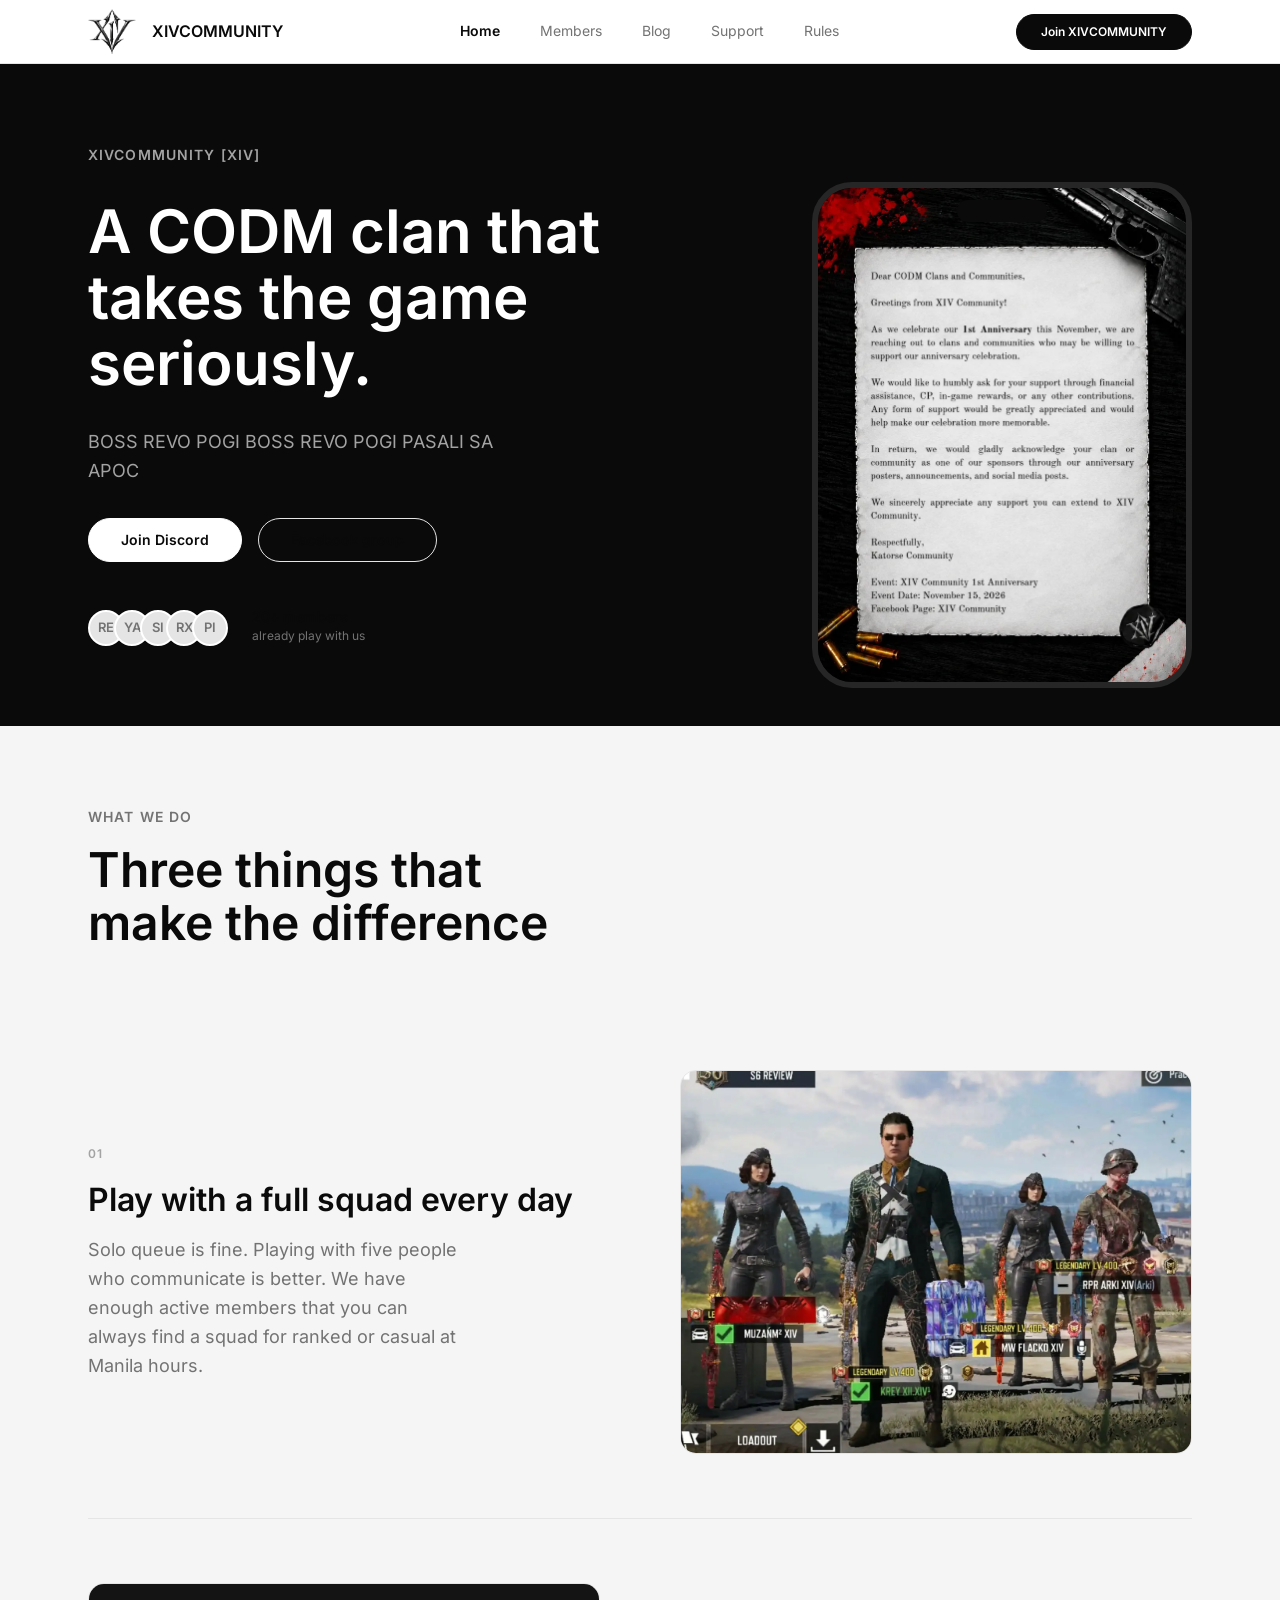
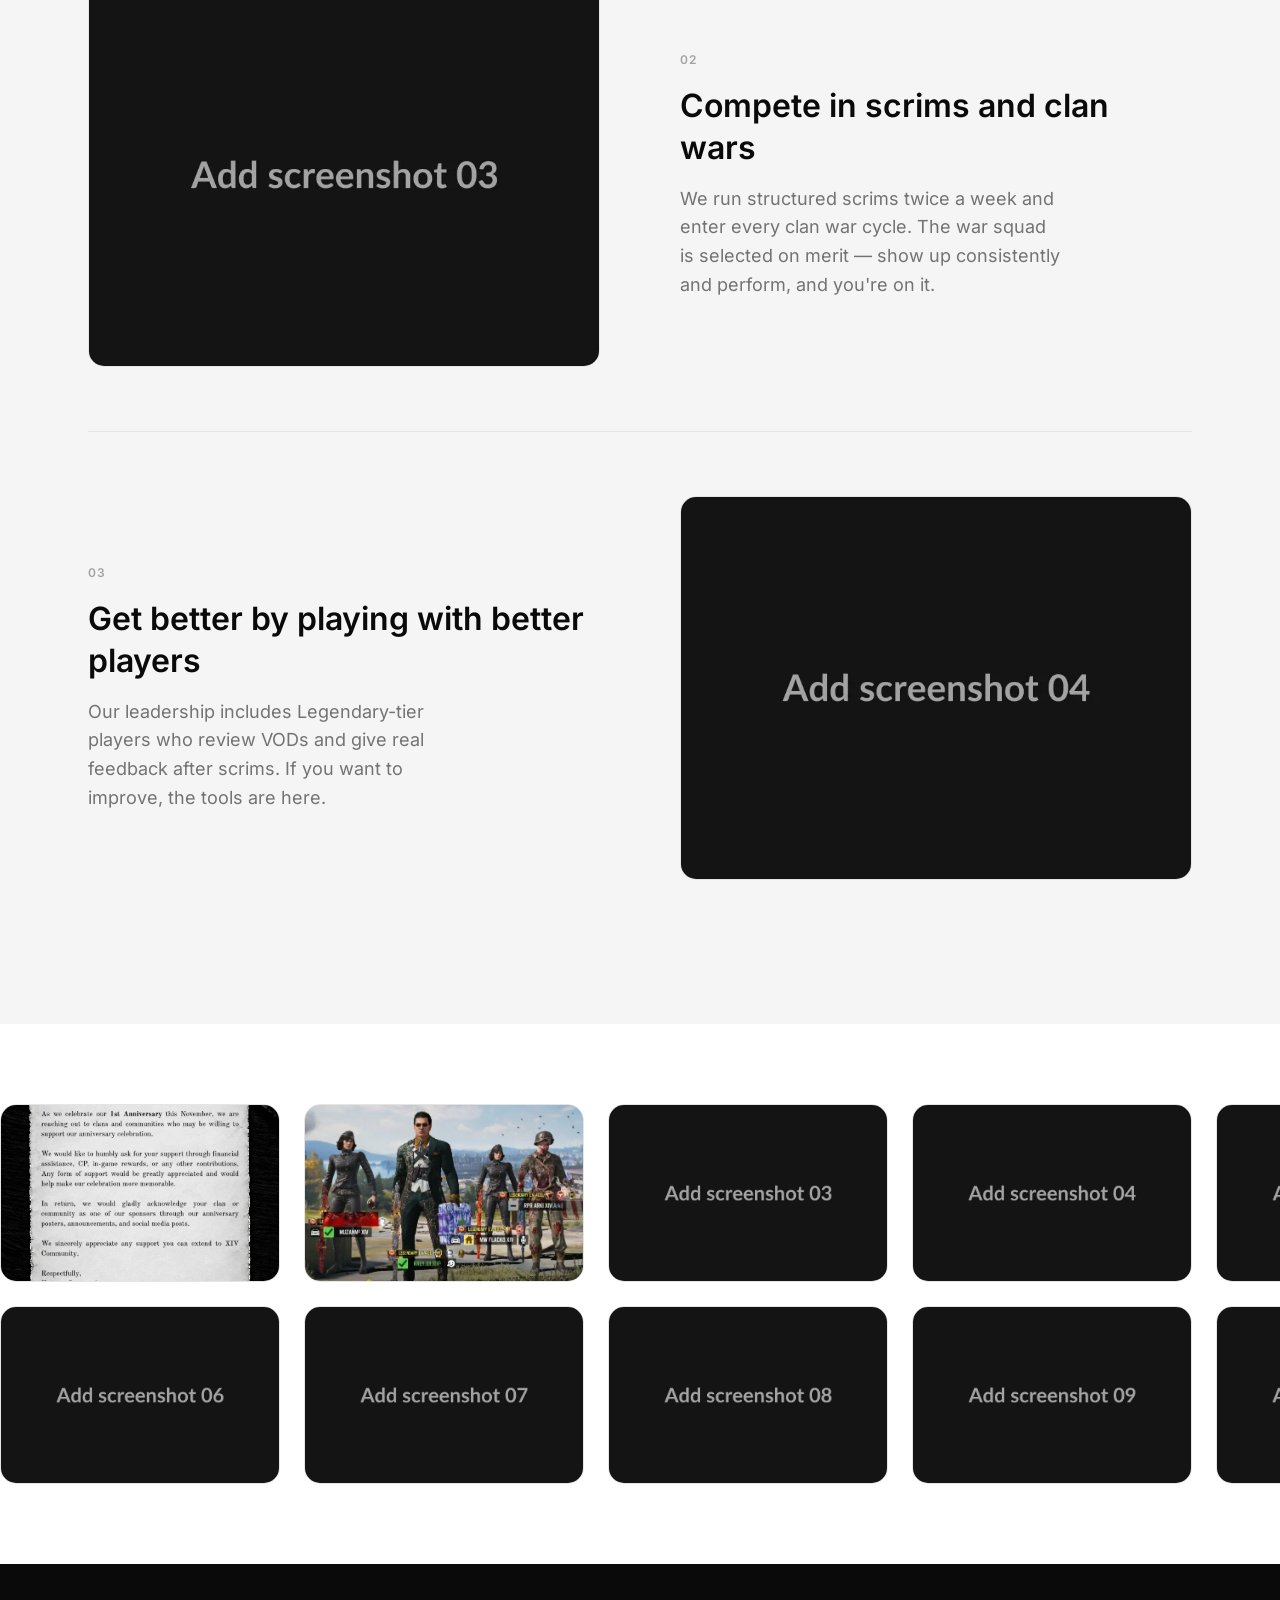
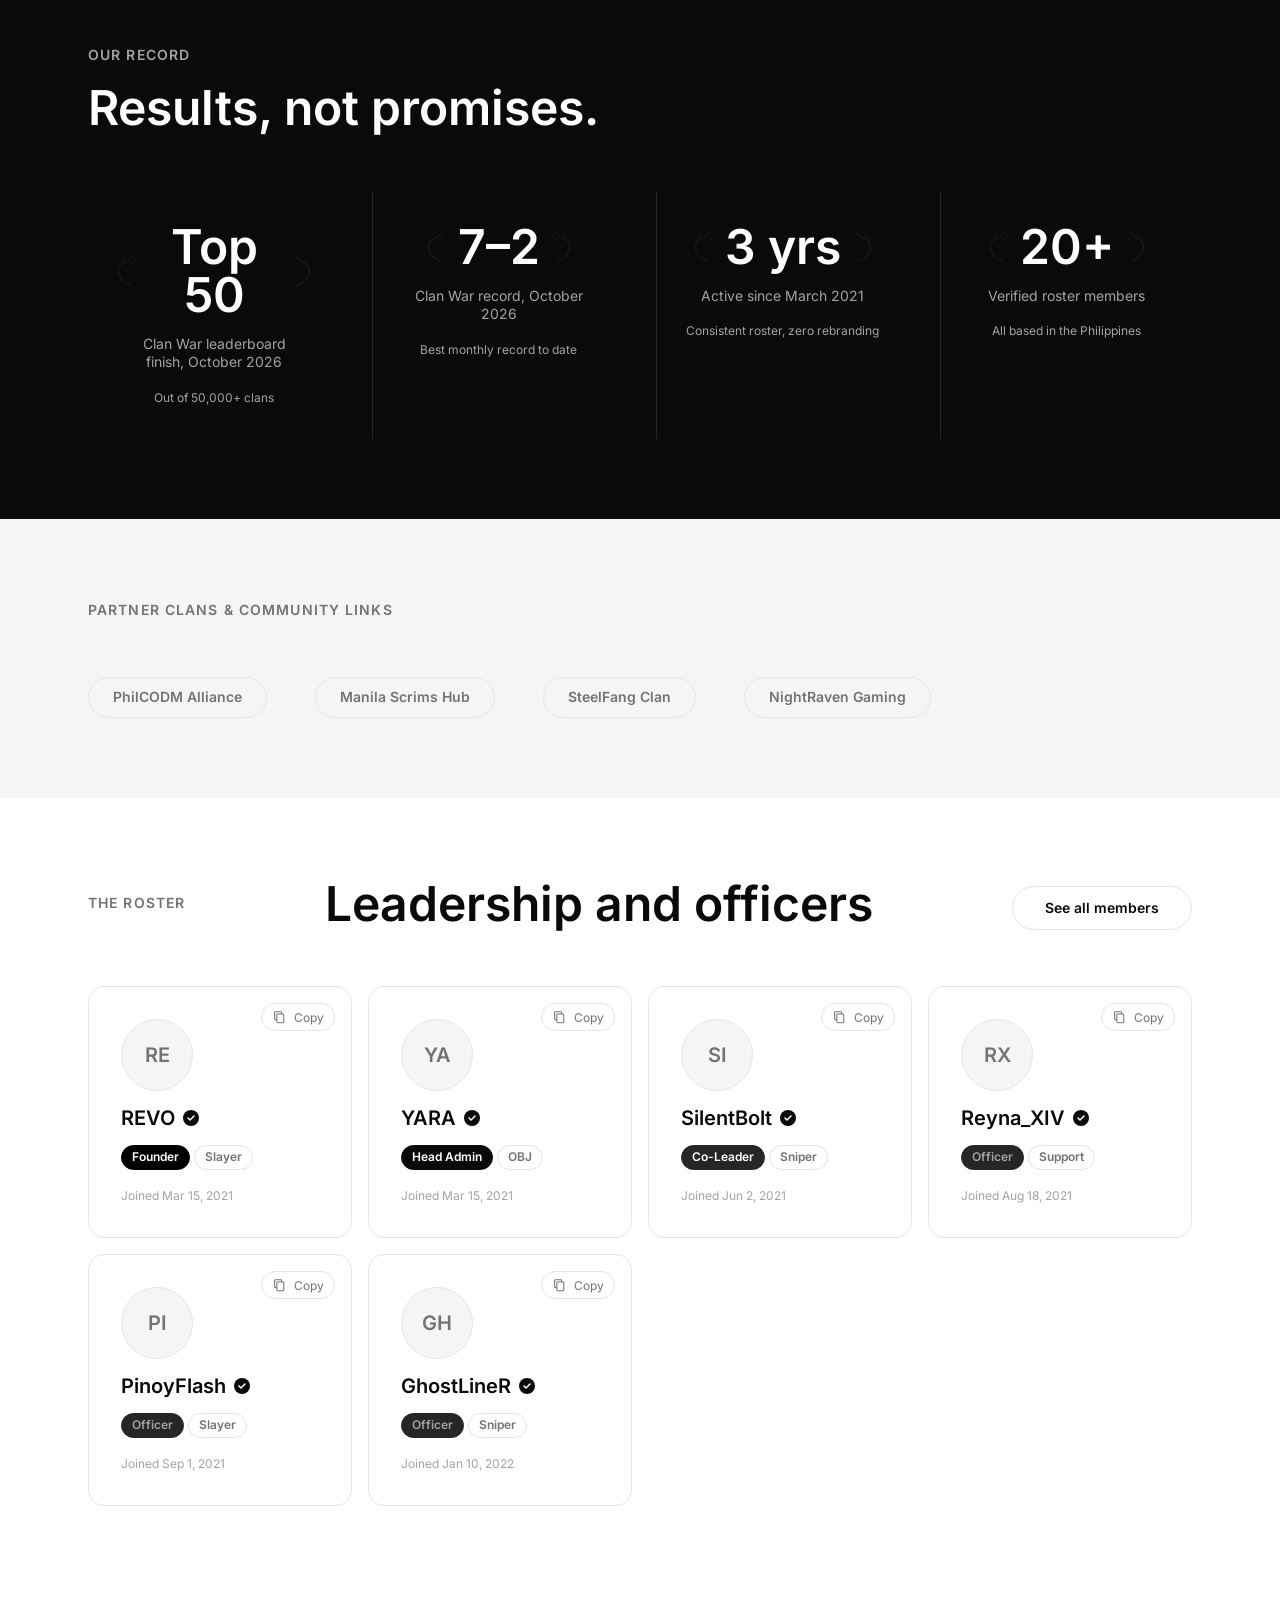
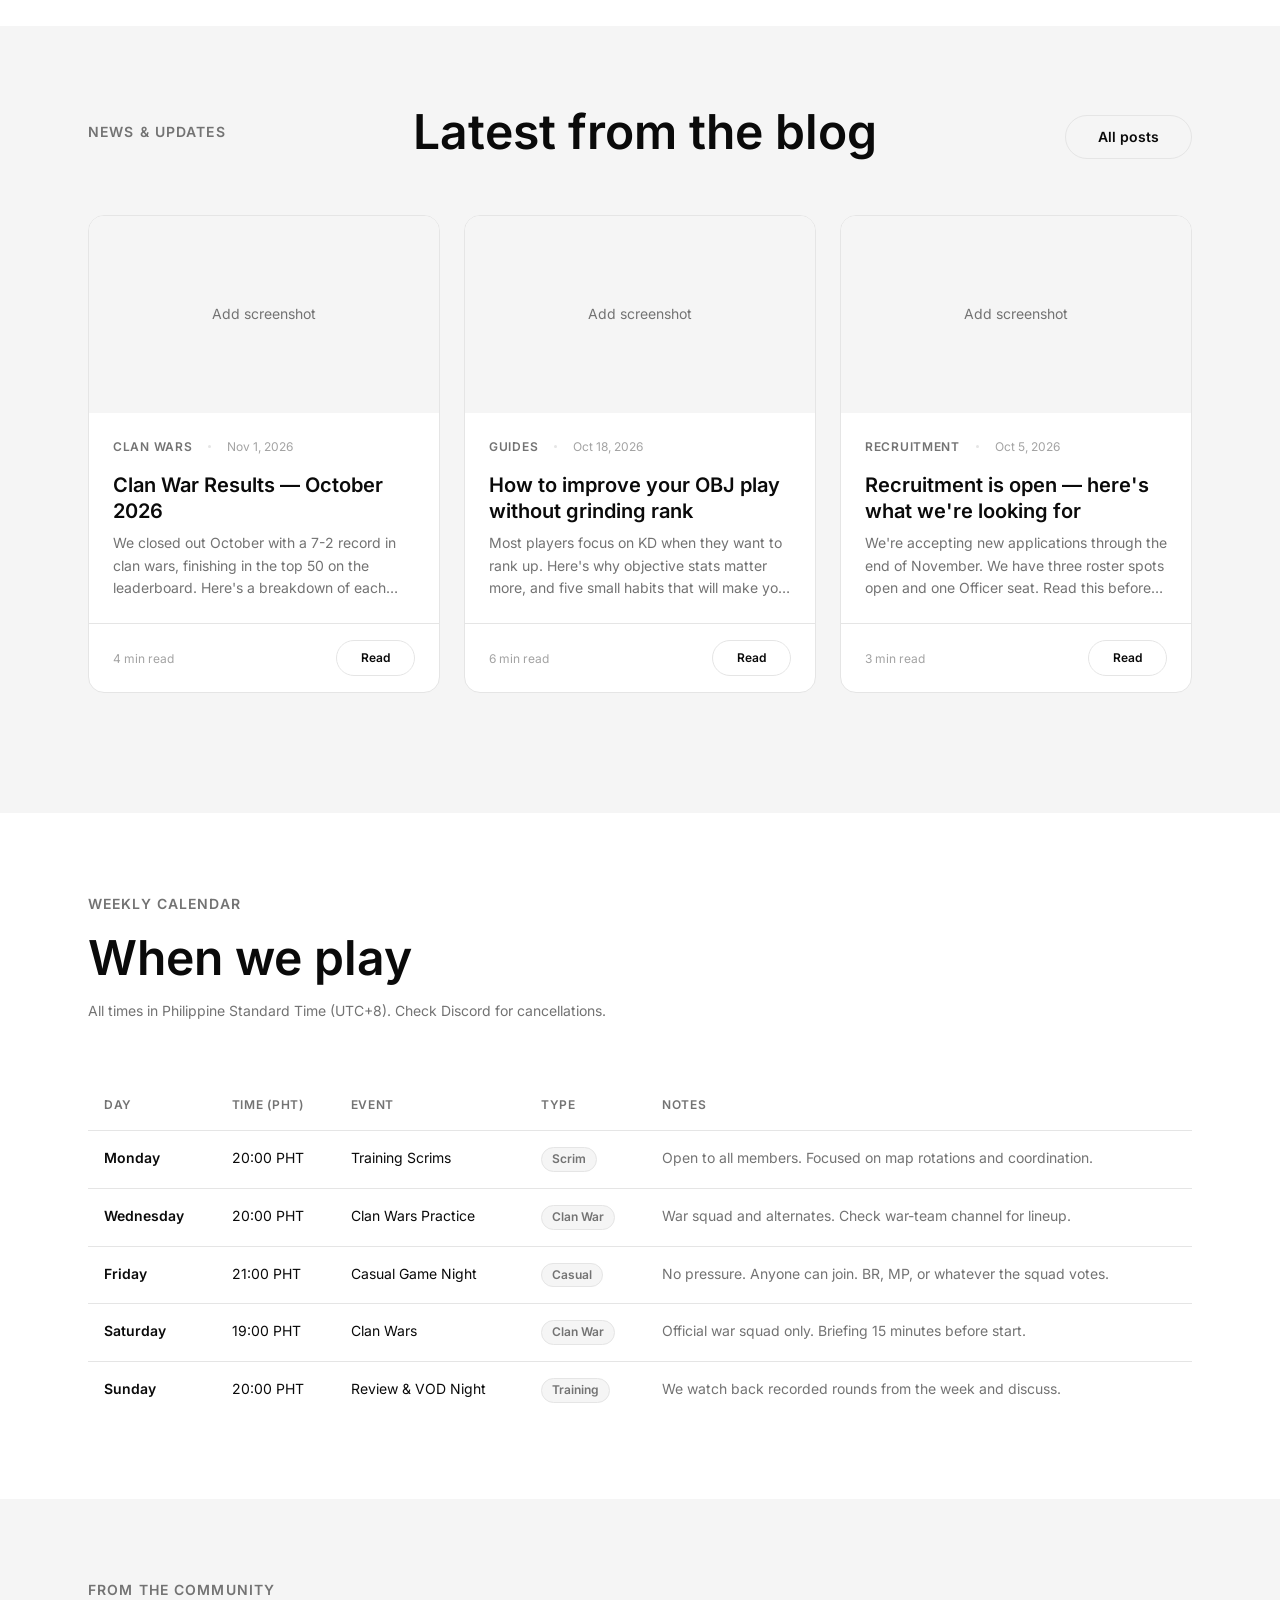
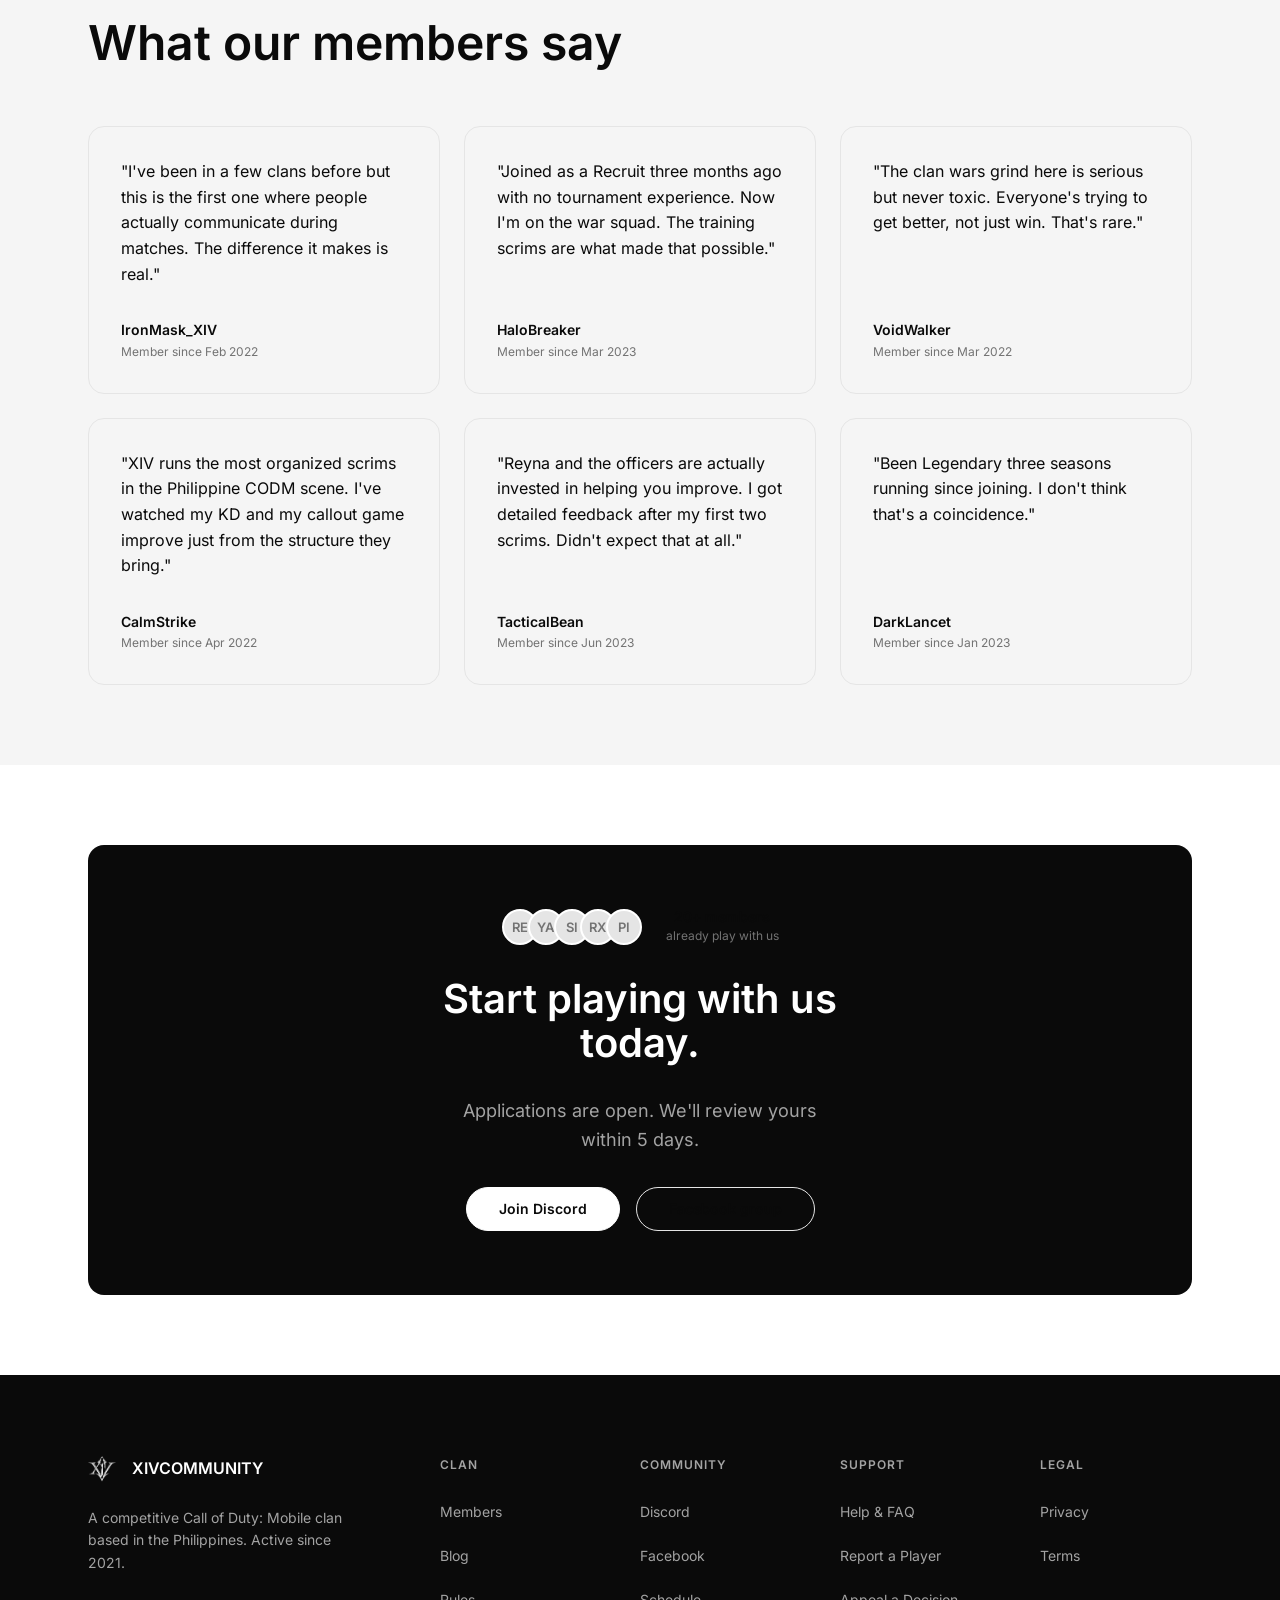
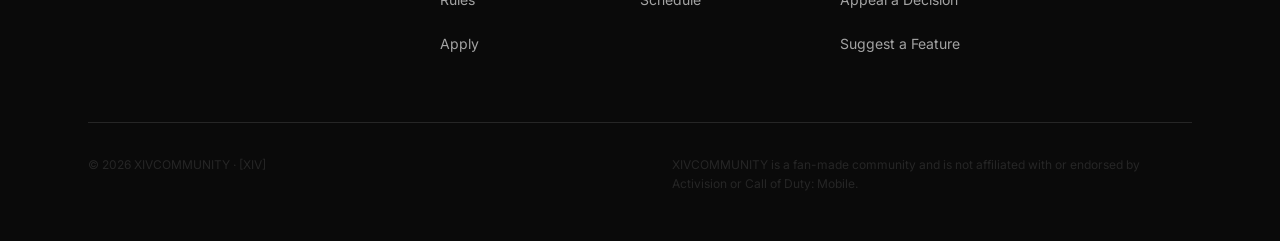
==== commit 73c6b406: "Redesign member cards: photo-first officer profiles with avatar uploads New member-card component: 7" ====
--- a/index.html
+++ b/index.html
@@ -29,6 +29,7 @@
   <link rel="stylesheet" href="/css/components/navbar.css">
   <link rel="stylesheet" href="/css/components/footer.css">
   <link rel="stylesheet" href="/css/components/card.css">
+  <link rel="stylesheet" href="/css/components/member-card.css">
   <link rel="stylesheet" href="/css/components/avatar-row.css">
   <link rel="stylesheet" href="/css/components/phone-frame.css">
   <link rel="stylesheet" href="/css/components/marquee.css">
--- a/css/components/card.css
+++ b/css/components/card.css
@@ -1,5 +1,6 @@
 /* ============================================================
-   card.css — Content cards (blog, member, feature)
+   card.css — Content cards (blog post, feature)
+   Member profile cards live in member-card.css.
    ============================================================ */
 
 .card {
@@ -114,71 +115,3 @@
   border-top-color: var(--color-ink-3);
 }
 
-/* Member card */
-.card--member {
-  padding: var(--space-3);
-  display: flex;
-  align-items: center;
-  gap: var(--space-3);
-}
-
-.card--member .card__info {
-  flex: 1;
-  min-width: 0;
-}
-
-.card--member .card__ign {
-  font-size: var(--font-size-base);
-  font-weight: var(--font-weight-semi);
-  color: var(--color-ink);
-  white-space: nowrap;
-  overflow: hidden;
-  text-overflow: ellipsis;
-}
-
-.card--member .card__role {
-  font-size: var(--font-size-xs);
-  color: var(--color-muted);
-  margin-top: 2px;
-}
-
-.card--member .card__copy-btn {
-  flex-shrink: 0;
-  font-size: var(--font-size-xs);
-  color: var(--color-muted);
-  padding: 6px 12px;
-  border-radius: var(--radius-pill);
-  border: var(--border);
-  transition: border-color var(--transition-fast), color var(--transition-fast);
-  min-height: 32px;
-}
-
-.card--member .card__copy-btn:hover {
-  border-color: var(--color-ink);
-  color: var(--color-ink);
-}
-
-/* Member card avatar helpers */
-.member-card__avatar-img {
-  width: 44px;
-  height: 44px;
-  border-radius: 50%;
-  object-fit: cover;
-  filter: grayscale(100%);
-  flex-shrink: 0;
-}
-
-.member-card__avatar-initials {
-  width: 44px;
-  height: 44px;
-  border-radius: 50%;
-  background: var(--color-surface);
-  border: var(--border);
-  display: flex;
-  align-items: center;
-  justify-content: center;
-  font-size: 13px;
-  font-weight: var(--font-weight-semi);
-  color: var(--color-muted);
-  flex-shrink: 0;
-}
--- a/css/components/member-card.css
+++ b/css/components/member-card.css
@@ -0,0 +1,152 @@
+/* ============================================================
+   member-card.css — Officer profile cards (home + members page)
+   Photo-first layout: big round avatar, full IGN (never truncated),
+   role/class tags, join date, compact copy button. Uploaded photos
+   render grayscale and bloom to full color on hover; members without
+   a photo keep the initials circle. Cards reflow 4→3→2→1 columns.
+   ============================================================ */
+
+/* ── Card ────────────────────────────────────────────────── */
+
+.member-card {
+  position: relative;
+  display: flex;
+  flex-direction: column;
+  align-items: flex-start;
+  gap: var(--space-2);
+  padding: var(--space-4);
+  background-color: var(--color-white);
+  border: var(--border);
+  border-radius: var(--radius-card);
+  transition: border-color var(--transition-fast);
+}
+
+.member-card:hover {
+  border-color: var(--color-subtle);
+}
+
+/* ── Avatar ──────────────────────────────────────────────── */
+
+.member-card__avatar {
+  width: 72px;
+  height: 72px;
+  border-radius: 50%;
+  overflow: hidden;
+  background-color: var(--color-surface);
+  border: var(--border);
+  flex-shrink: 0;
+}
+
+.member-card__avatar-img {
+  width: 100%;
+  height: 100%;
+  object-fit: cover;
+  filter: grayscale(100%);
+  transition: filter var(--transition-fast);
+}
+
+/* Photos are monochrome until the card is hovered (brand mono → personal). */
+.member-card:hover .member-card__avatar--photo .member-card__avatar-img,
+.member-card:focus-within .member-card__avatar--photo .member-card__avatar-img {
+  filter: grayscale(0%);
+}
+
+.member-card__avatar-initials {
+  width: 100%;
+  height: 100%;
+  display: flex;
+  align-items: center;
+  justify-content: center;
+  font-size: 20px;
+  font-weight: var(--font-weight-semi);
+  color: var(--color-muted);
+}
+
+/* ── Name (full text always; wraps instead of ellipsizing) ─ */
+
+.member-card__ign {
+  display: flex;
+  align-items: center;
+  gap: var(--space-1);
+  padding-right: 64px;             /* keeps clear of the copy button */
+  font-size: var(--font-size-lg);
+  font-weight: var(--font-weight-semi);
+  line-height: var(--line-height-tight);
+  color: var(--color-ink);
+  overflow-wrap: anywhere;
+}
+
+/* ── Tags row ────────────────────────────────────────────── */
+
+.member-card__tags {
+  display: flex;
+  flex-wrap: wrap;
+  gap: 4px;
+}
+
+/* ── Join date ───────────────────────────────────────────── */
+
+.member-card__joined {
+  font-size: var(--font-size-xs);
+  color: var(--color-subtle);
+}
+
+/* ── Copy button ─────────────────────────────────────────── */
+
+.member-card__copy {
+  display: inline-flex;
+  align-items: center;
+  gap: var(--space-1);
+  min-height: 28px;
+  padding: 4px 10px;
+  font-size: var(--font-size-xs);
+  color: var(--color-muted);
+  background-color: var(--color-white);
+  border: var(--border);
+  border-radius: var(--radius-pill);
+  flex-shrink: 0;
+  cursor: pointer;
+  transition: border-color var(--transition-fast), color var(--transition-fast);
+}
+
+.member-card__copy:hover {
+  border-color: var(--color-ink);
+  color: var(--color-ink);
+}
+
+.member-card__copy:focus-visible {
+  outline: 2px solid var(--color-ink);
+  outline-offset: 2px;
+}
+
+.member-card__copy svg {
+  width: 14px;
+  height: 14px;
+  flex-shrink: 0;
+}
+
+/* Absolute corner placement only inside the profile card. */
+.member-card .member-card__copy {
+  position: absolute;
+  top: var(--space-2);
+  right: var(--space-2);
+}
+
+/* ── Verified tick (shared by cards and the roster table) ── */
+
+.verified-mark {
+  display: inline-flex;
+  align-items: center;
+  justify-content: center;
+  width: 16px;
+  height: 16px;
+  border-radius: 50%;
+  background-color: var(--color-ink);
+  color: var(--color-white);
+  flex-shrink: 0;
+}
+
+.verified-mark svg {
+  width: 10px;
+  height: 10px;
+}
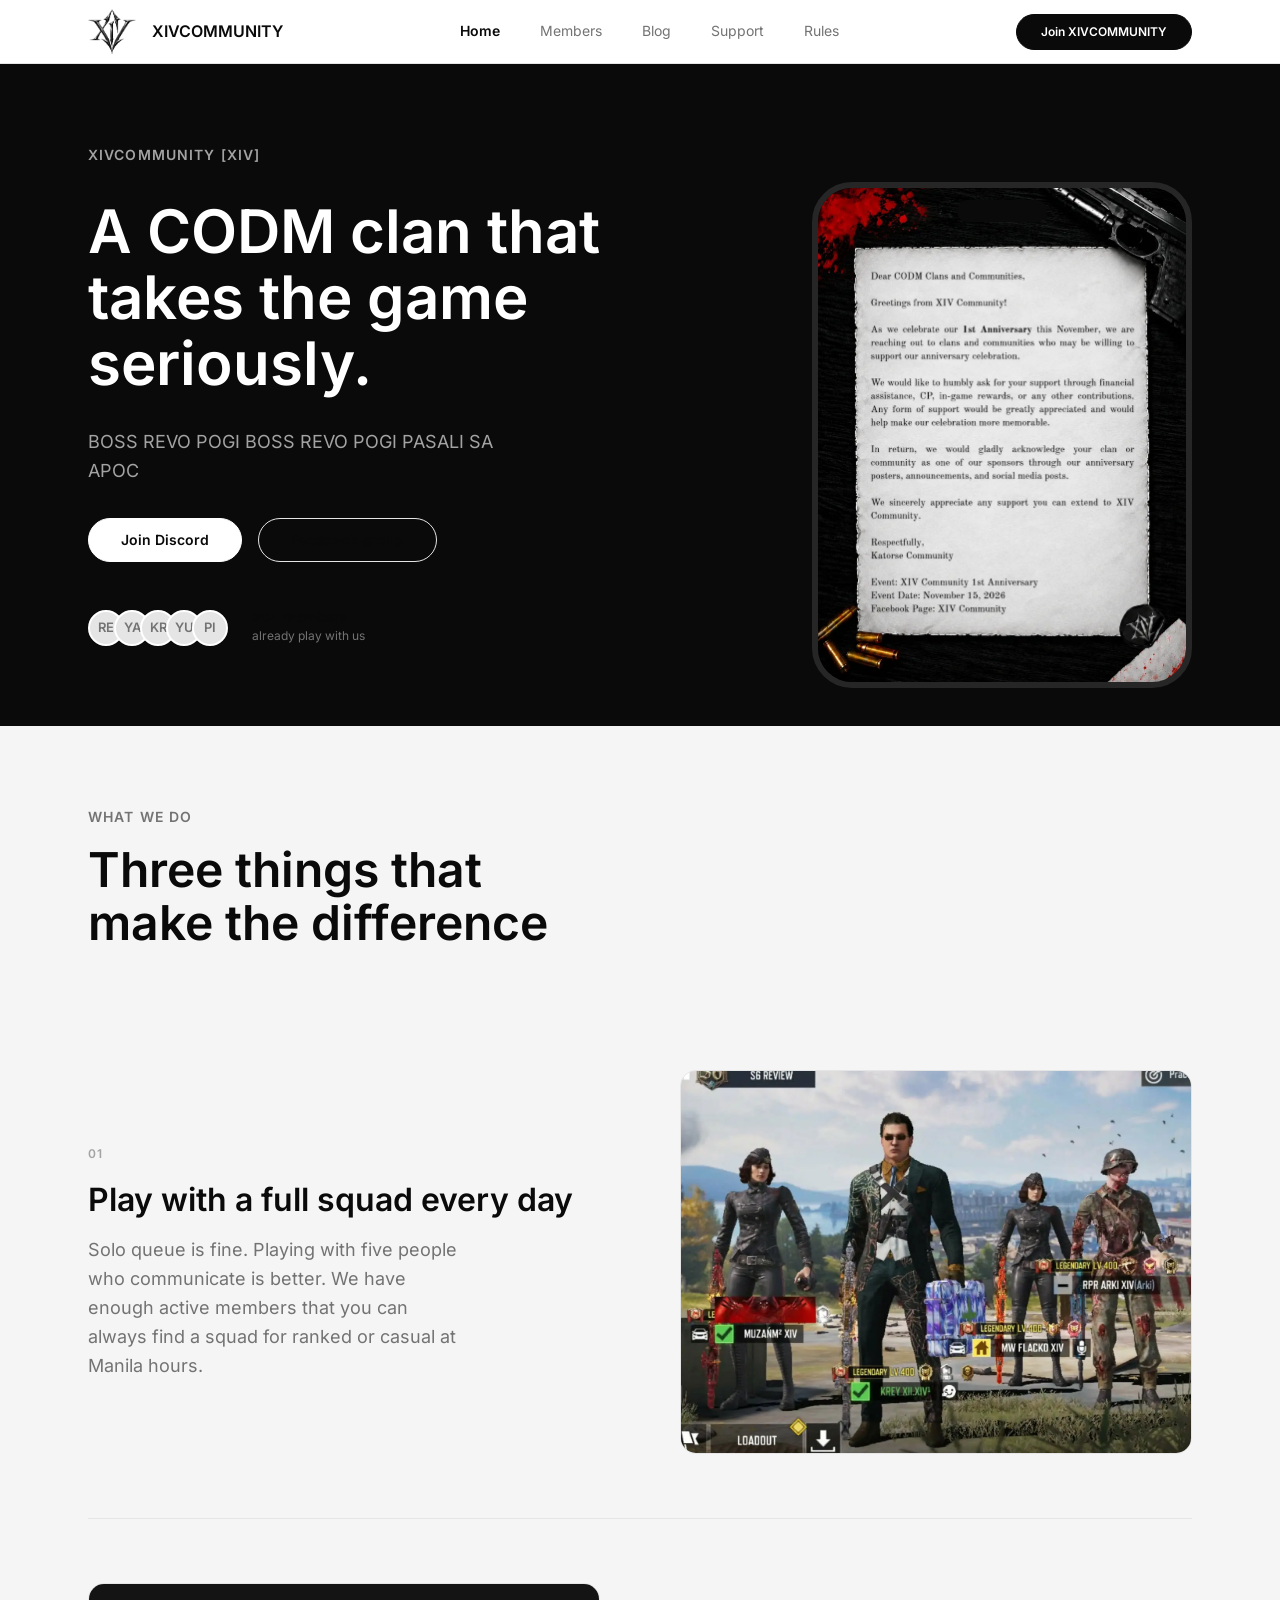
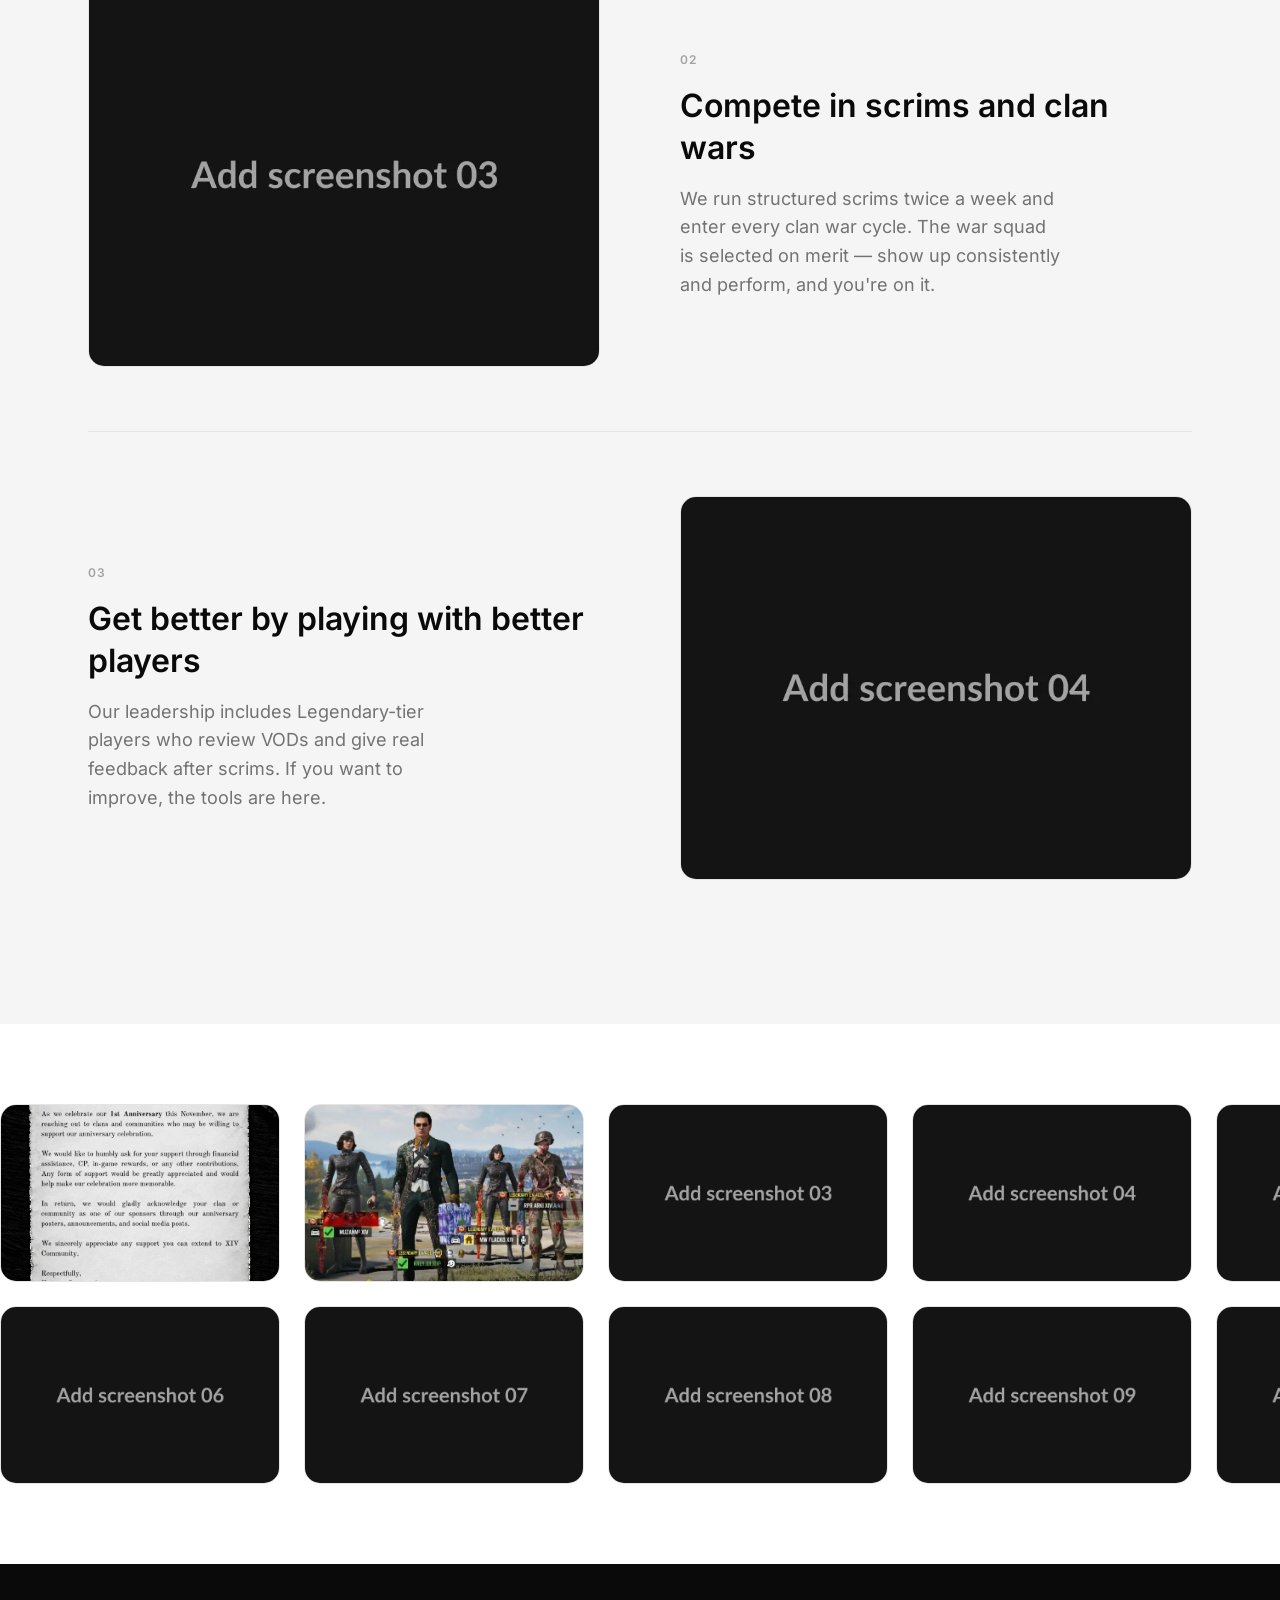
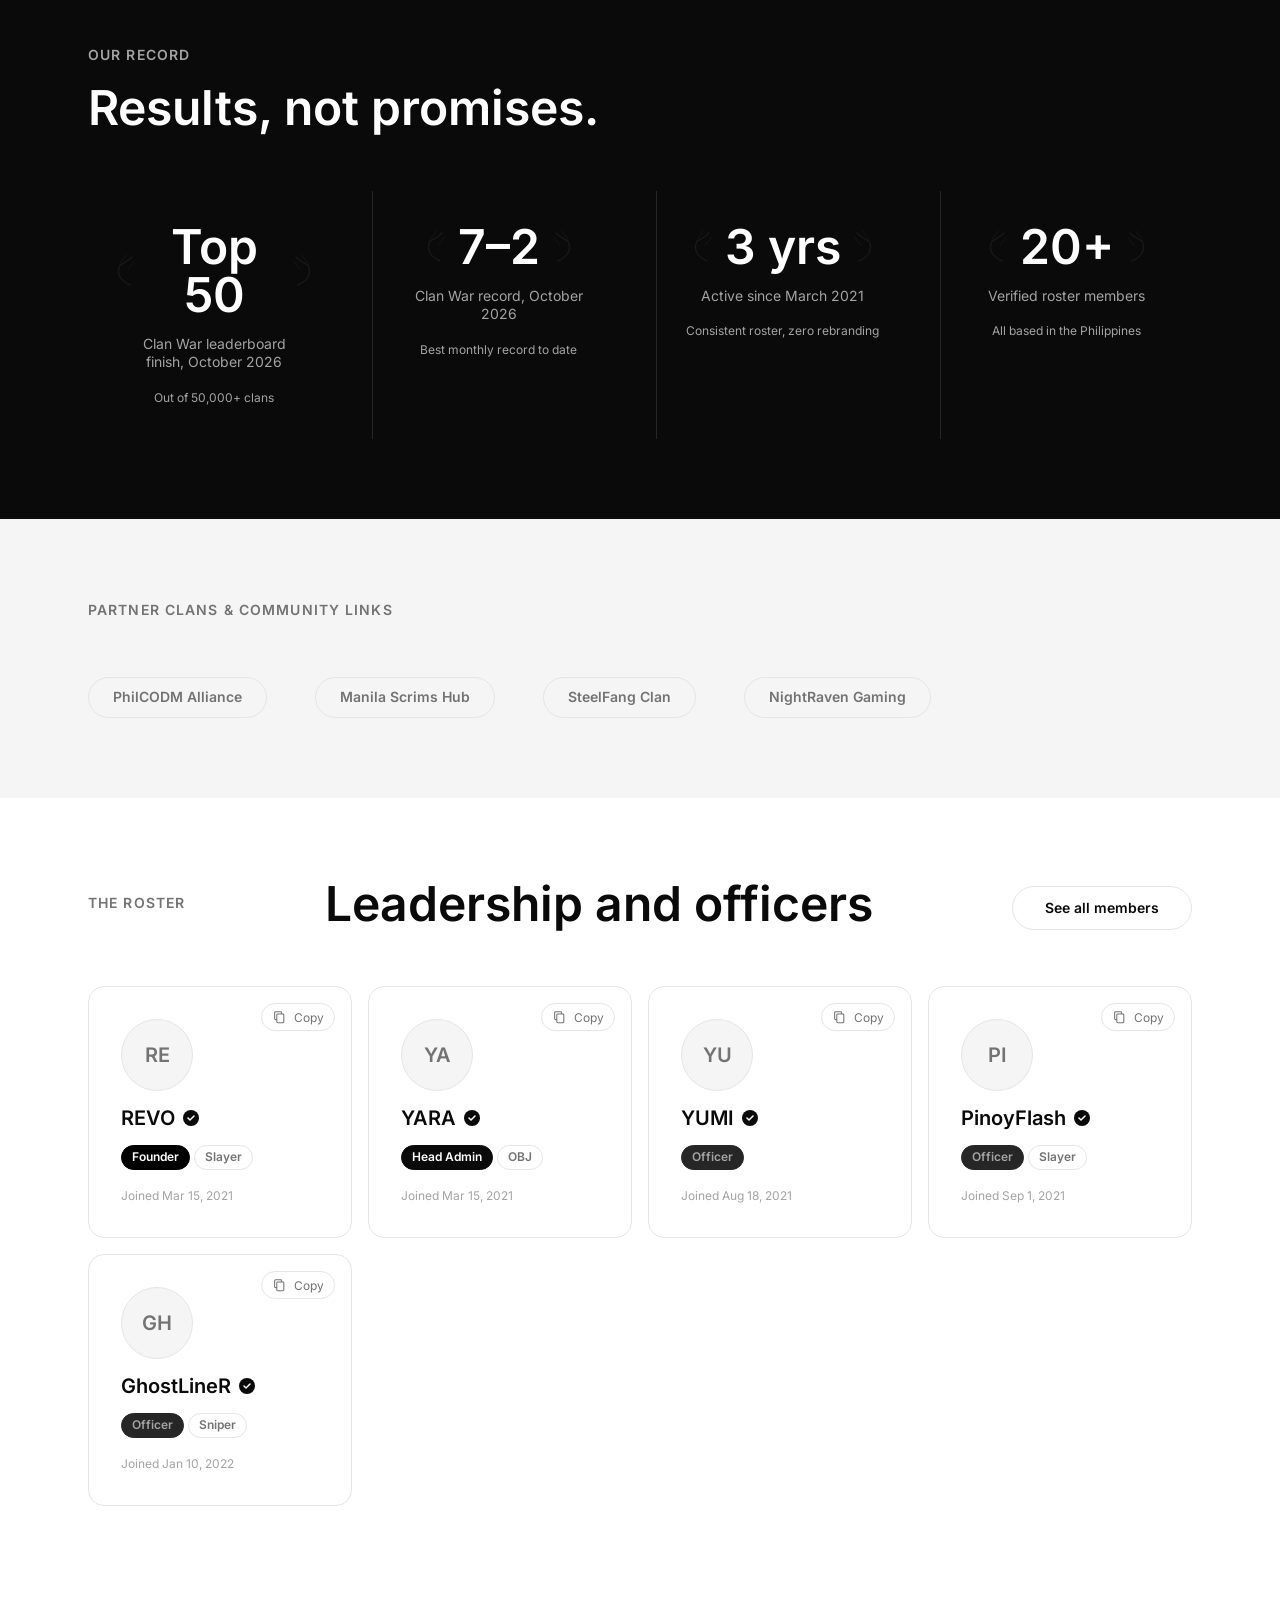
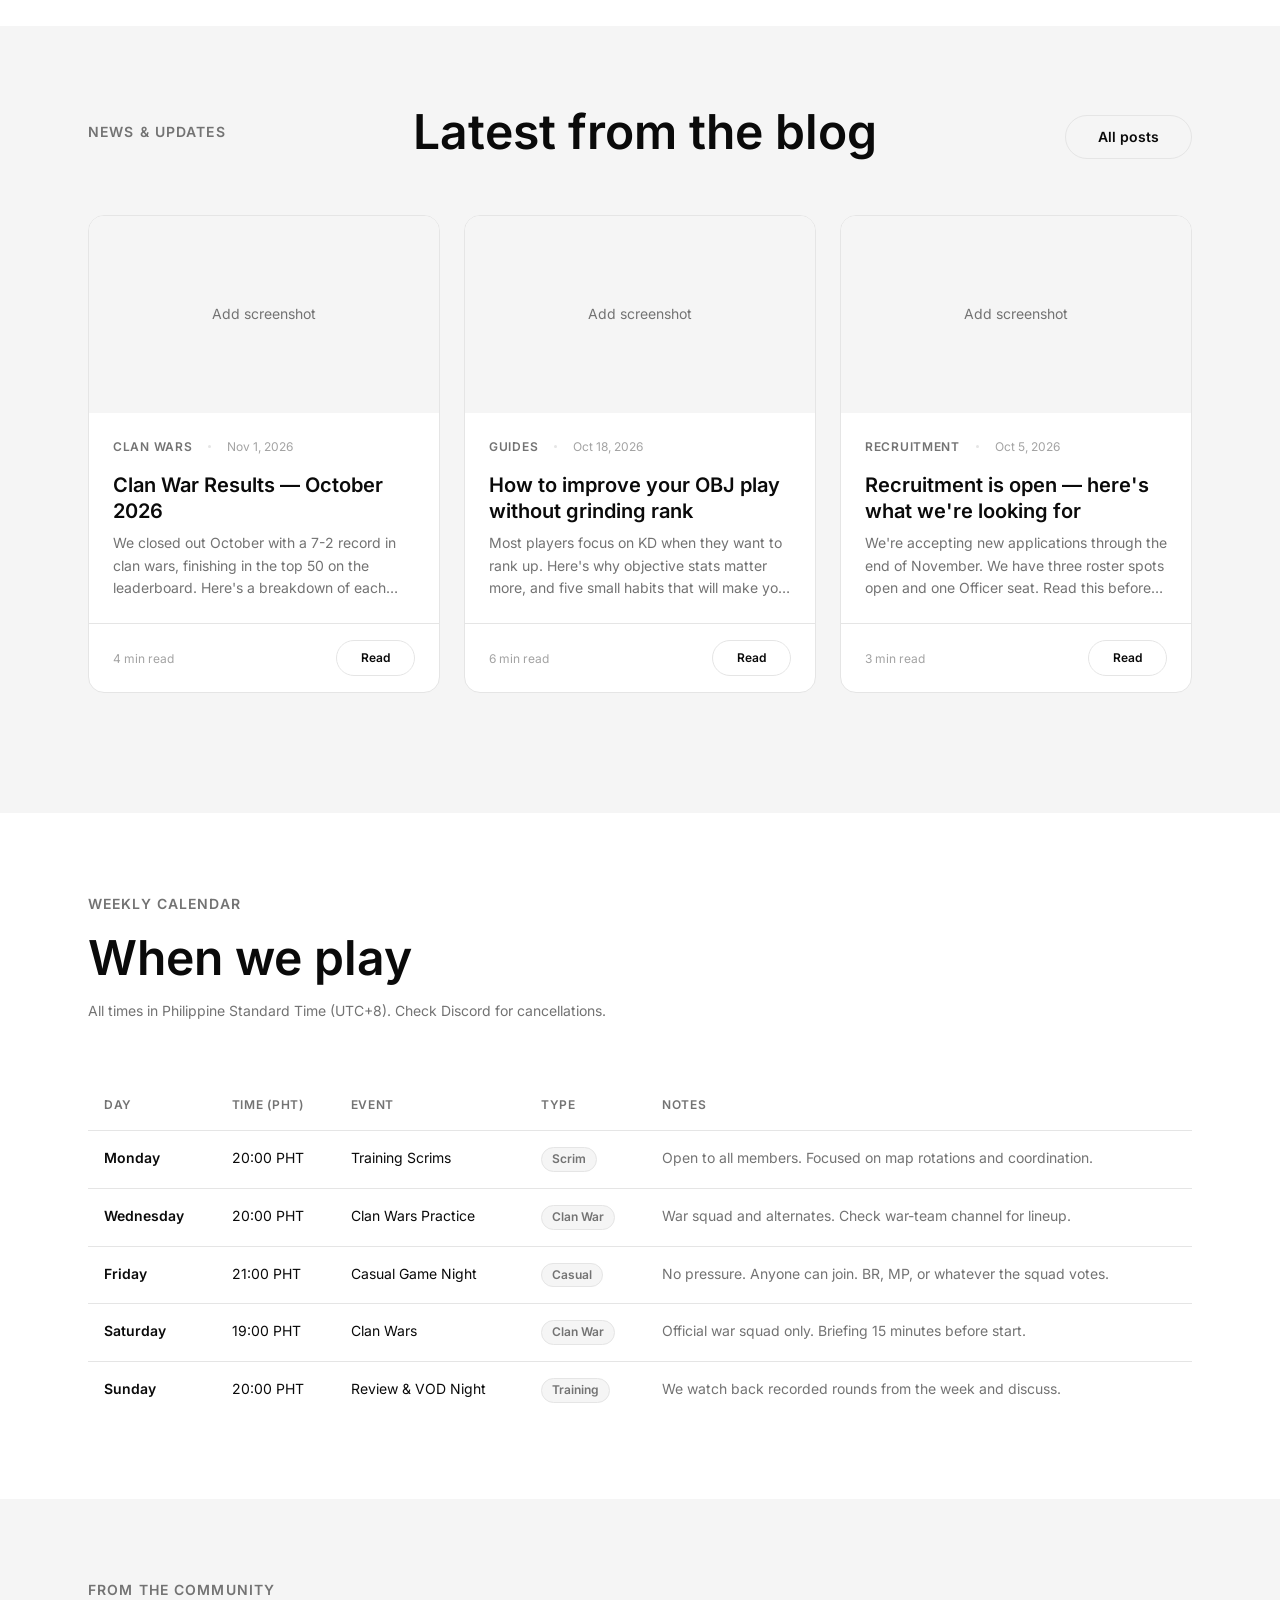
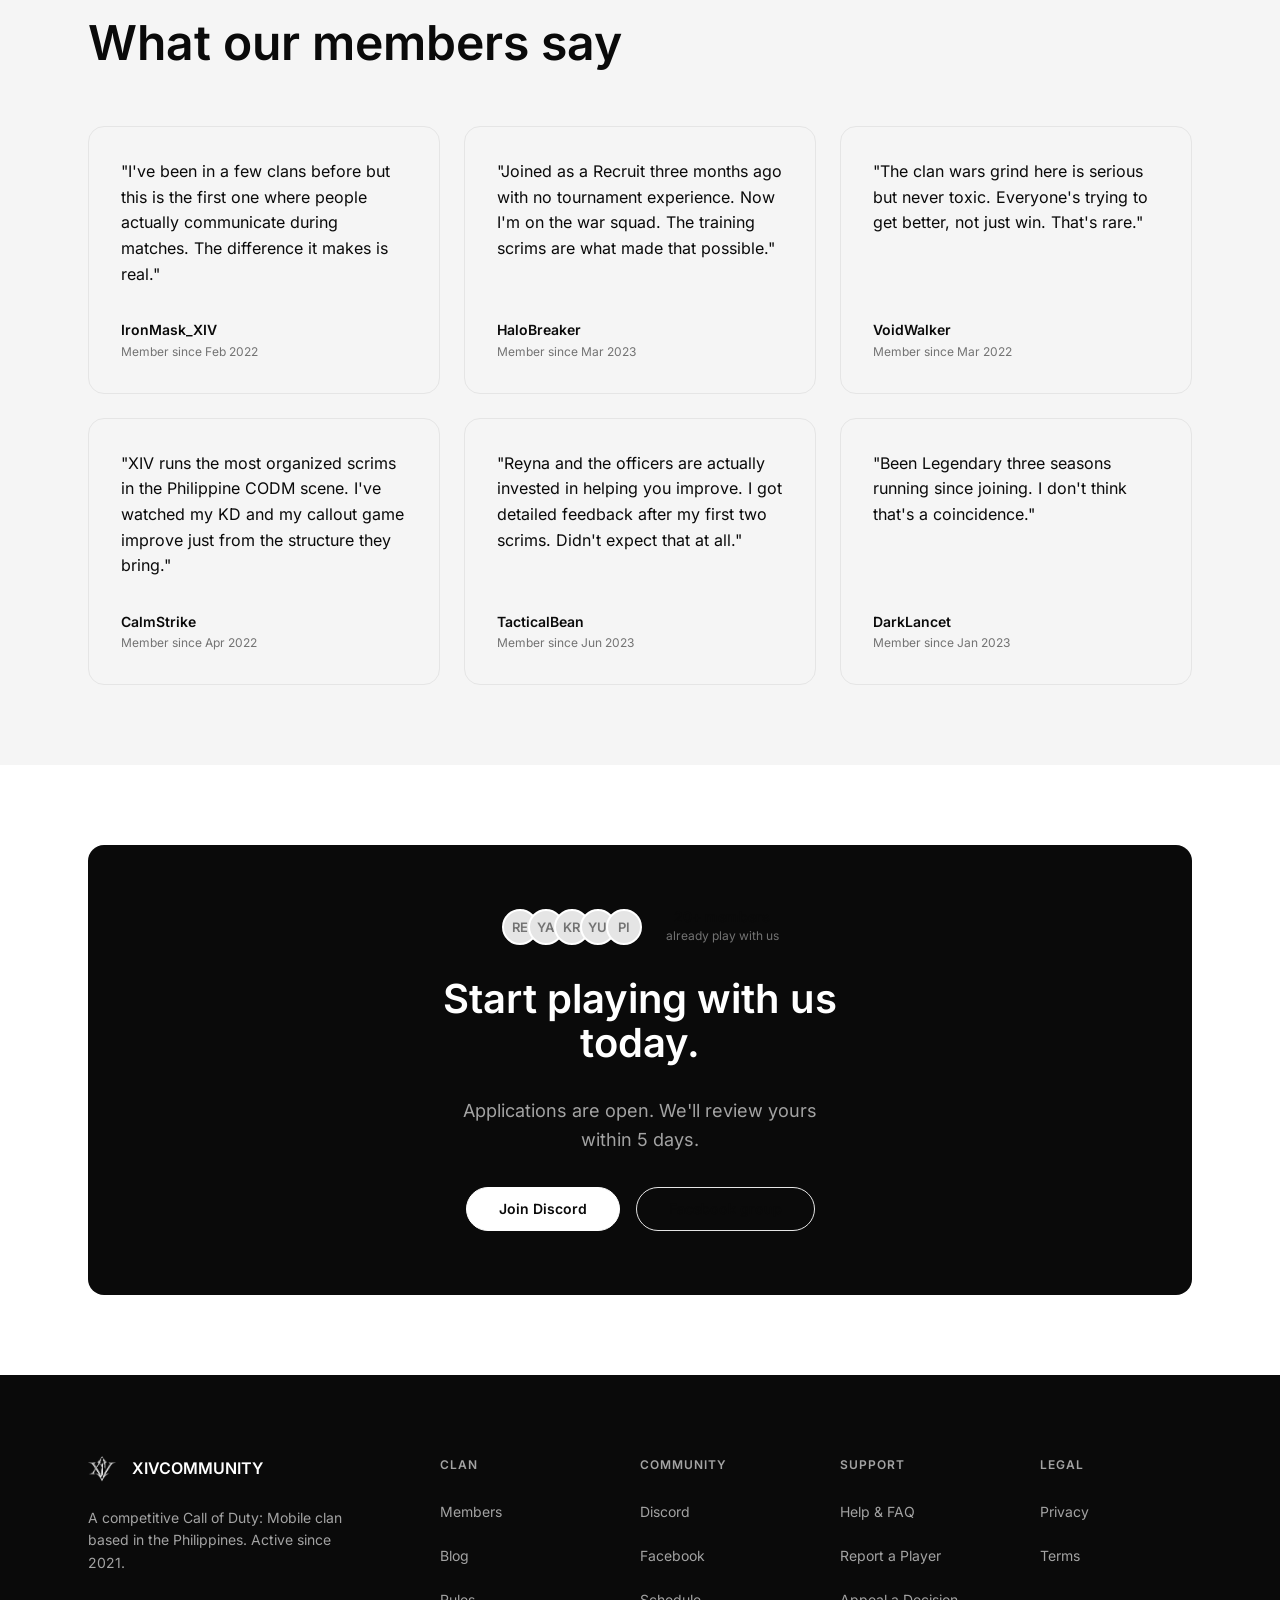
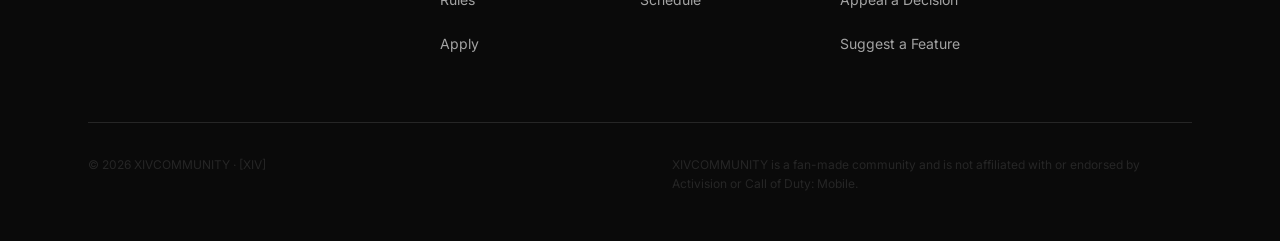
==== commit 10a4d742: "Mobile bottom toolbar replaces hamburger drawer App-style fixed bottom nav below 768px: Home, Member" ====
--- a/index.html
+++ b/index.html
@@ -27,6 +27,7 @@
   <link rel="stylesheet" href="/css/layout.css">
   <link rel="stylesheet" href="/css/components/button.css">
   <link rel="stylesheet" href="/css/components/navbar.css">
+  <link rel="stylesheet" href="/css/components/bottom-nav.css">
   <link rel="stylesheet" href="/css/components/footer.css">
   <link rel="stylesheet" href="/css/components/card.css">
   <link rel="stylesheet" href="/css/components/member-card.css">
--- a/css/components/navbar.css
+++ b/css/components/navbar.css
@@ -1,5 +1,6 @@
 /* ============================================================
-   navbar.css — Sticky top nav, desktop + mobile hamburger
+   navbar.css — Sticky top nav. On mobile, navigation lives in
+   the fixed bottom toolbar (css/components/bottom-nav.css).
    ============================================================ */
 
 .navbar {
@@ -104,99 +105,3 @@
     display: inline-flex;
   }
 }
-
-/* Hamburger button */
-.navbar__hamburger {
-  display: flex;
-  flex-direction: column;
-  justify-content: center;
-  gap: 5px;
-  width: 44px;
-  height: 44px;
-  padding: var(--space-1);
-  border-radius: var(--radius-sm);
-  cursor: pointer;
-  background: none;
-  border: none;
-  transition: background-color var(--transition-fast);
-}
-
-.navbar__hamburger:hover {
-  background-color: var(--color-surface);
-}
-
-.navbar__hamburger:focus-visible {
-  outline: 2px solid var(--color-ink);
-  outline-offset: 2px;
-}
-
-@media (min-width: 768px) {
-  .navbar__hamburger {
-    display: none;
-  }
-}
-
-.navbar__hamburger-line {
-  display: block;
-  width: 22px;
-  height: 2px;
-  background-color: var(--color-ink);
-  border-radius: 2px;
-  transition: transform var(--transition-base), opacity var(--transition-fast);
-  transform-origin: center;
-}
-
-/* Open state */
-.navbar__hamburger[aria-expanded="true"] .navbar__hamburger-line:nth-child(1) {
-  transform: translateY(7px) rotate(45deg);
-}
-
-.navbar__hamburger[aria-expanded="true"] .navbar__hamburger-line:nth-child(2) {
-  opacity: 0;
-}
-
-.navbar__hamburger[aria-expanded="true"] .navbar__hamburger-line:nth-child(3) {
-  transform: translateY(-7px) rotate(-45deg);
-}
-
-/* Mobile drawer */
-.navbar__mobile {
-  display: none;
-  position: fixed;
-  inset: 64px 0 0 0;
-  background-color: var(--color-white);
-  border-top: var(--border);
-  z-index: calc(var(--z-nav) - 1);
-  flex-direction: column;
-  padding: var(--space-3);
-  gap: var(--space-1);
-  overflow-y: auto;
-}
-
-.navbar__mobile.is-open {
-  display: flex;
-}
-
-.navbar__mobile-link {
-  display: flex;
-  align-items: center;
-  padding: var(--space-2) var(--space-2);
-  font-size: var(--font-size-md);
-  color: var(--color-ink);
-  border-radius: var(--radius-sm);
-  transition: background-color var(--transition-fast);
-  min-height: 52px;
-}
-
-.navbar__mobile-link:hover {
-  background-color: var(--color-surface);
-}
-
-.navbar__mobile-link--active {
-  font-weight: var(--font-weight-semi);
-}
-
-.navbar__mobile-cta {
-  margin-top: var(--space-2);
-  align-self: flex-start;
-}
--- a/css/components/bottom-nav.css
+++ b/css/components/bottom-nav.css
@@ -0,0 +1,107 @@
+/* ============================================================
+   bottom-nav.css — App-style mobile toolbar (fixed, <768px)
+   Home · Members · dark center Join pill · Blog · Support.
+   The desktop top navbar is untouched; the bar simply does not
+   exist from 768px up. Safe-area padding keeps it clear of the
+   iOS/Android gesture bar.
+   ============================================================ */
+
+/* ── Bar shell ──────────────────────────────────────────── */
+
+.bottom-nav {
+  position: fixed;
+  bottom: 0;
+  left: 0;
+  right: 0;
+  z-index: var(--z-nav);
+  display: flex;
+  align-items: stretch;
+  justify-content: space-between;
+  gap: var(--space-1);
+  padding: 6px 8px;
+  padding-bottom: calc(6px + env(safe-area-inset-bottom, 0px));
+  background-color: var(--color-white);
+  border-top: var(--border);
+}
+
+/* Room so page footers are never hidden behind the bar. */
+@media (max-width: 767.98px) {
+  body {
+    padding-bottom: calc(64px + env(safe-area-inset-bottom, 0px));
+  }
+}
+
+@media (min-width: 768px) {
+  .bottom-nav {
+    display: none;
+  }
+}
+
+/* ── Tabs ───────────────────────────────────────────────── */
+
+.bottom-nav__tab {
+  flex: 1 1 0;
+  min-width: 56px;
+  min-height: 48px;
+  display: flex;
+  flex-direction: column;
+  align-items: center;
+  justify-content: center;
+  gap: 2px;
+  padding: 5px 2px;
+  font-size: 11px;
+  line-height: var(--line-height-tight);
+  color: var(--color-muted);
+  text-decoration: none;
+  border-radius: var(--radius-sm);
+  transition: color var(--transition-fast);
+}
+
+.bottom-nav__tab svg {
+  width: 22px;
+  height: 22px;
+  flex-shrink: 0;
+}
+
+.bottom-nav__tab:hover {
+  color: var(--color-ink);
+}
+
+.bottom-nav__tab:focus-visible {
+  outline: 2px solid var(--color-ink);
+  outline-offset: -2px;
+}
+
+/* Active tab: ink text + a crisp top accent bar (Material-style). */
+.bottom-nav__tab--active {
+  color: var(--color-ink);
+  font-weight: var(--font-weight-semi);
+  box-shadow: inset 0 2px 0 var(--color-ink);
+}
+
+/* ── Center Join pill ───────────────────────────────────── */
+
+.bottom-nav__join {
+  flex: 0 0 auto;
+  align-self: center;
+  display: inline-flex;
+  align-items: center;
+  justify-content: center;
+  min-height: 44px;
+  padding: 8px 14px;
+  font-size: var(--font-size-sm);
+  font-weight: var(--font-weight-semi);
+  color: var(--color-white);
+  background-color: var(--color-ink);
+  border-radius: var(--radius-pill);
+  transition: background-color var(--transition-fast);
+}
+
+.bottom-nav__join:hover {
+  background-color: var(--color-ink-3);
+}
+
+.bottom-nav__join:focus-visible {
+  outline: 2px solid var(--color-ink);
+  outline-offset: 2px;
+}
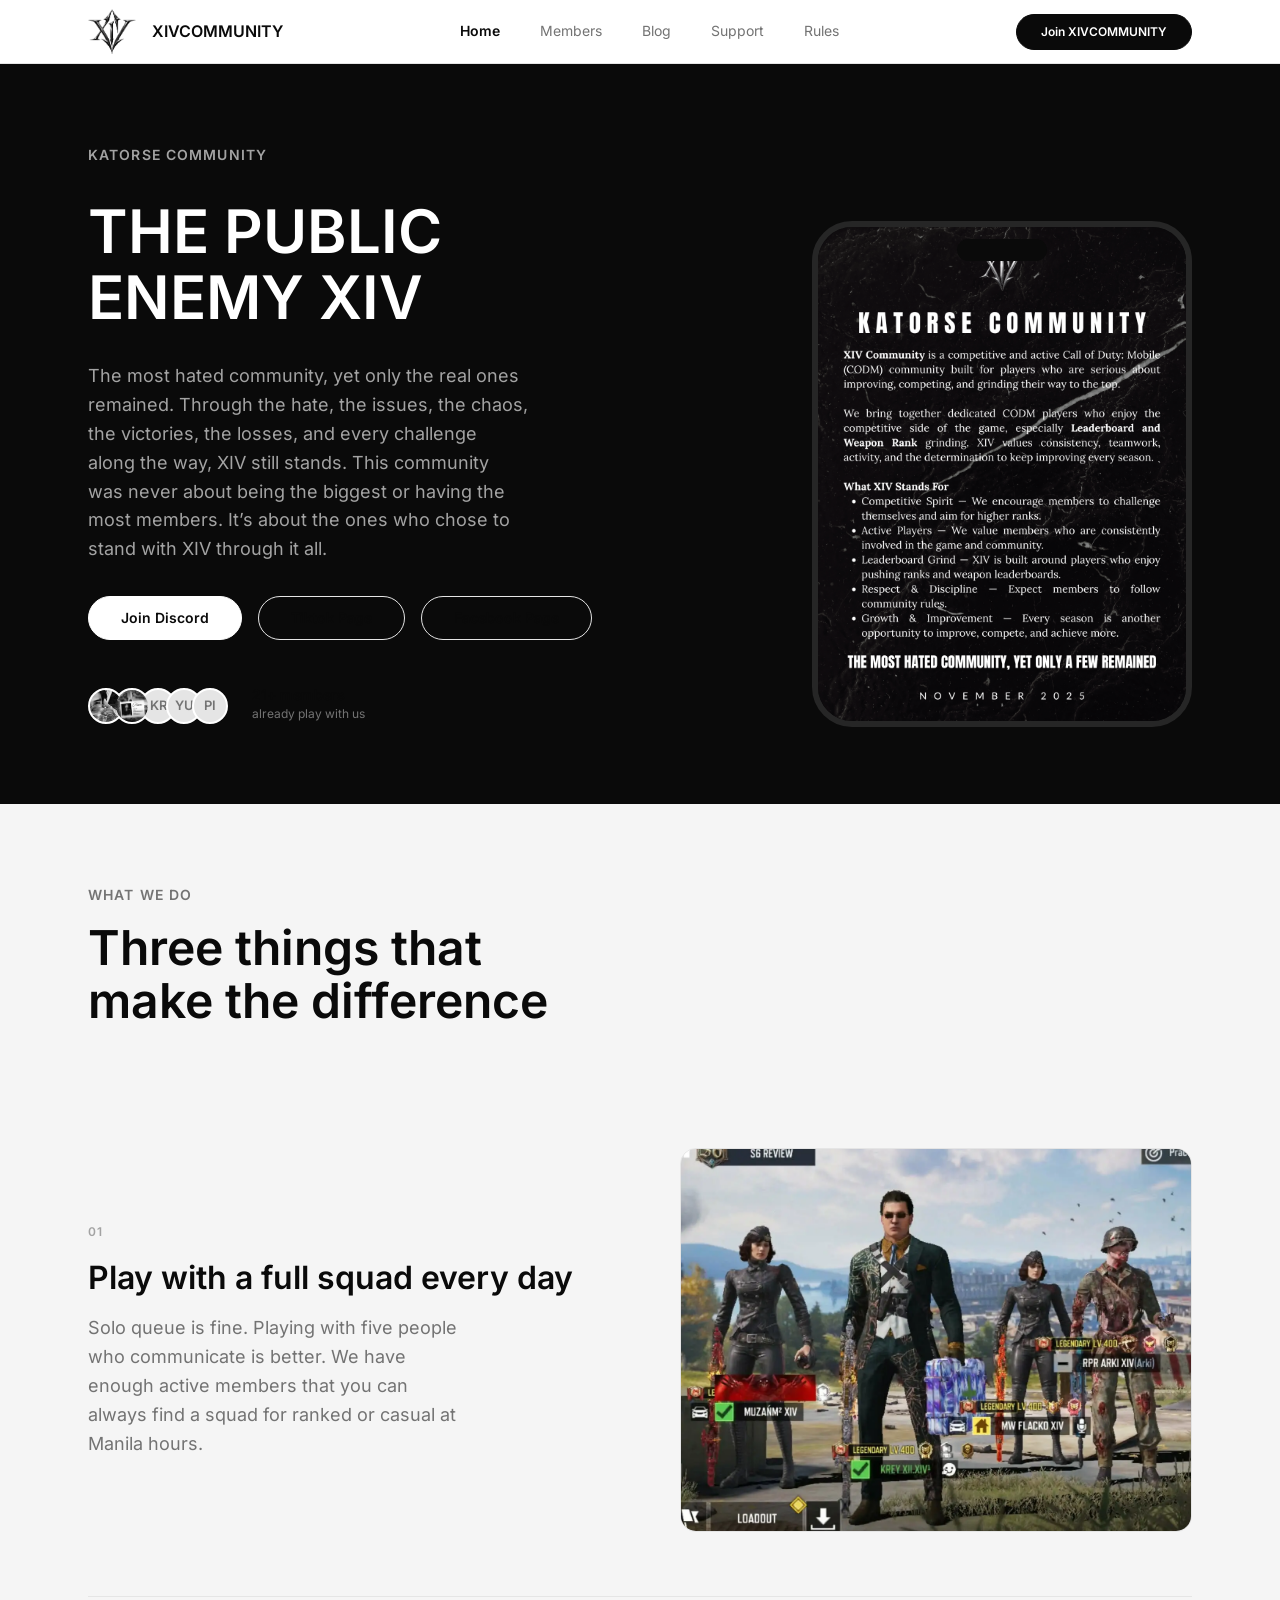
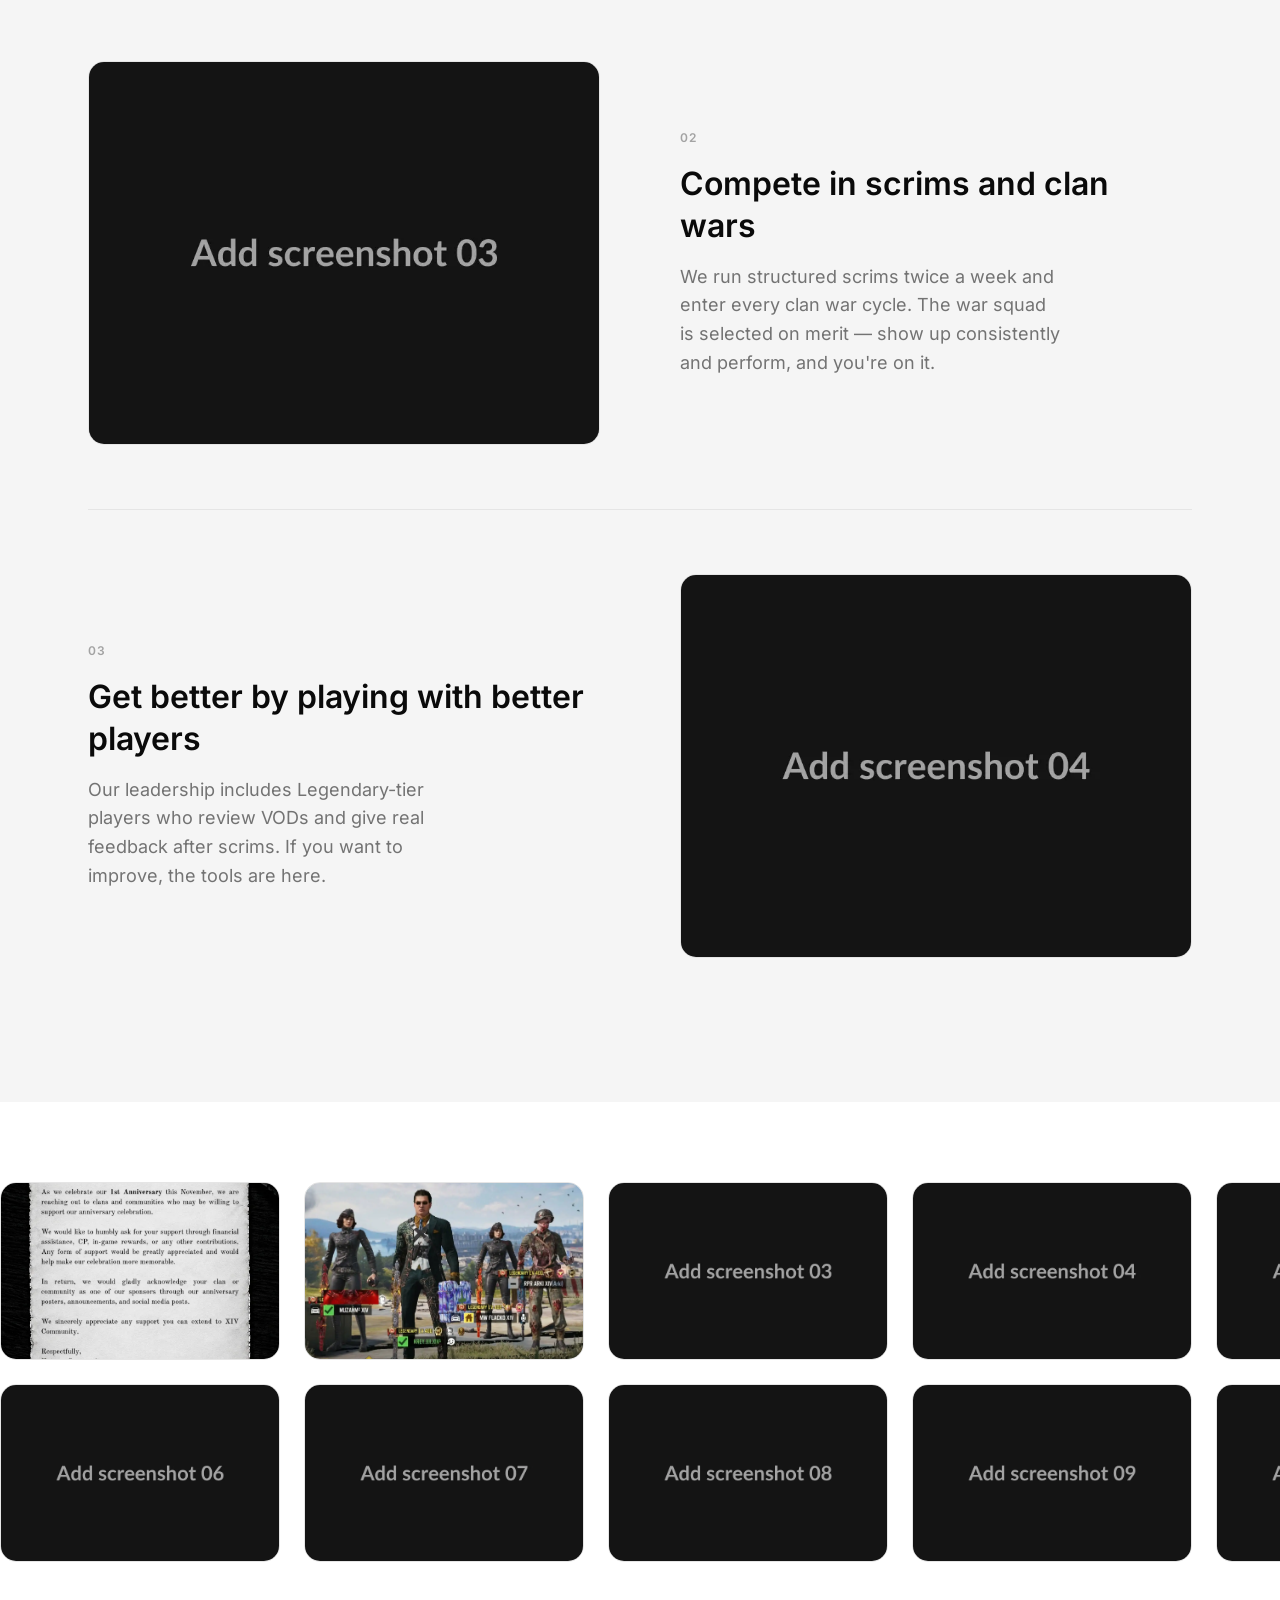
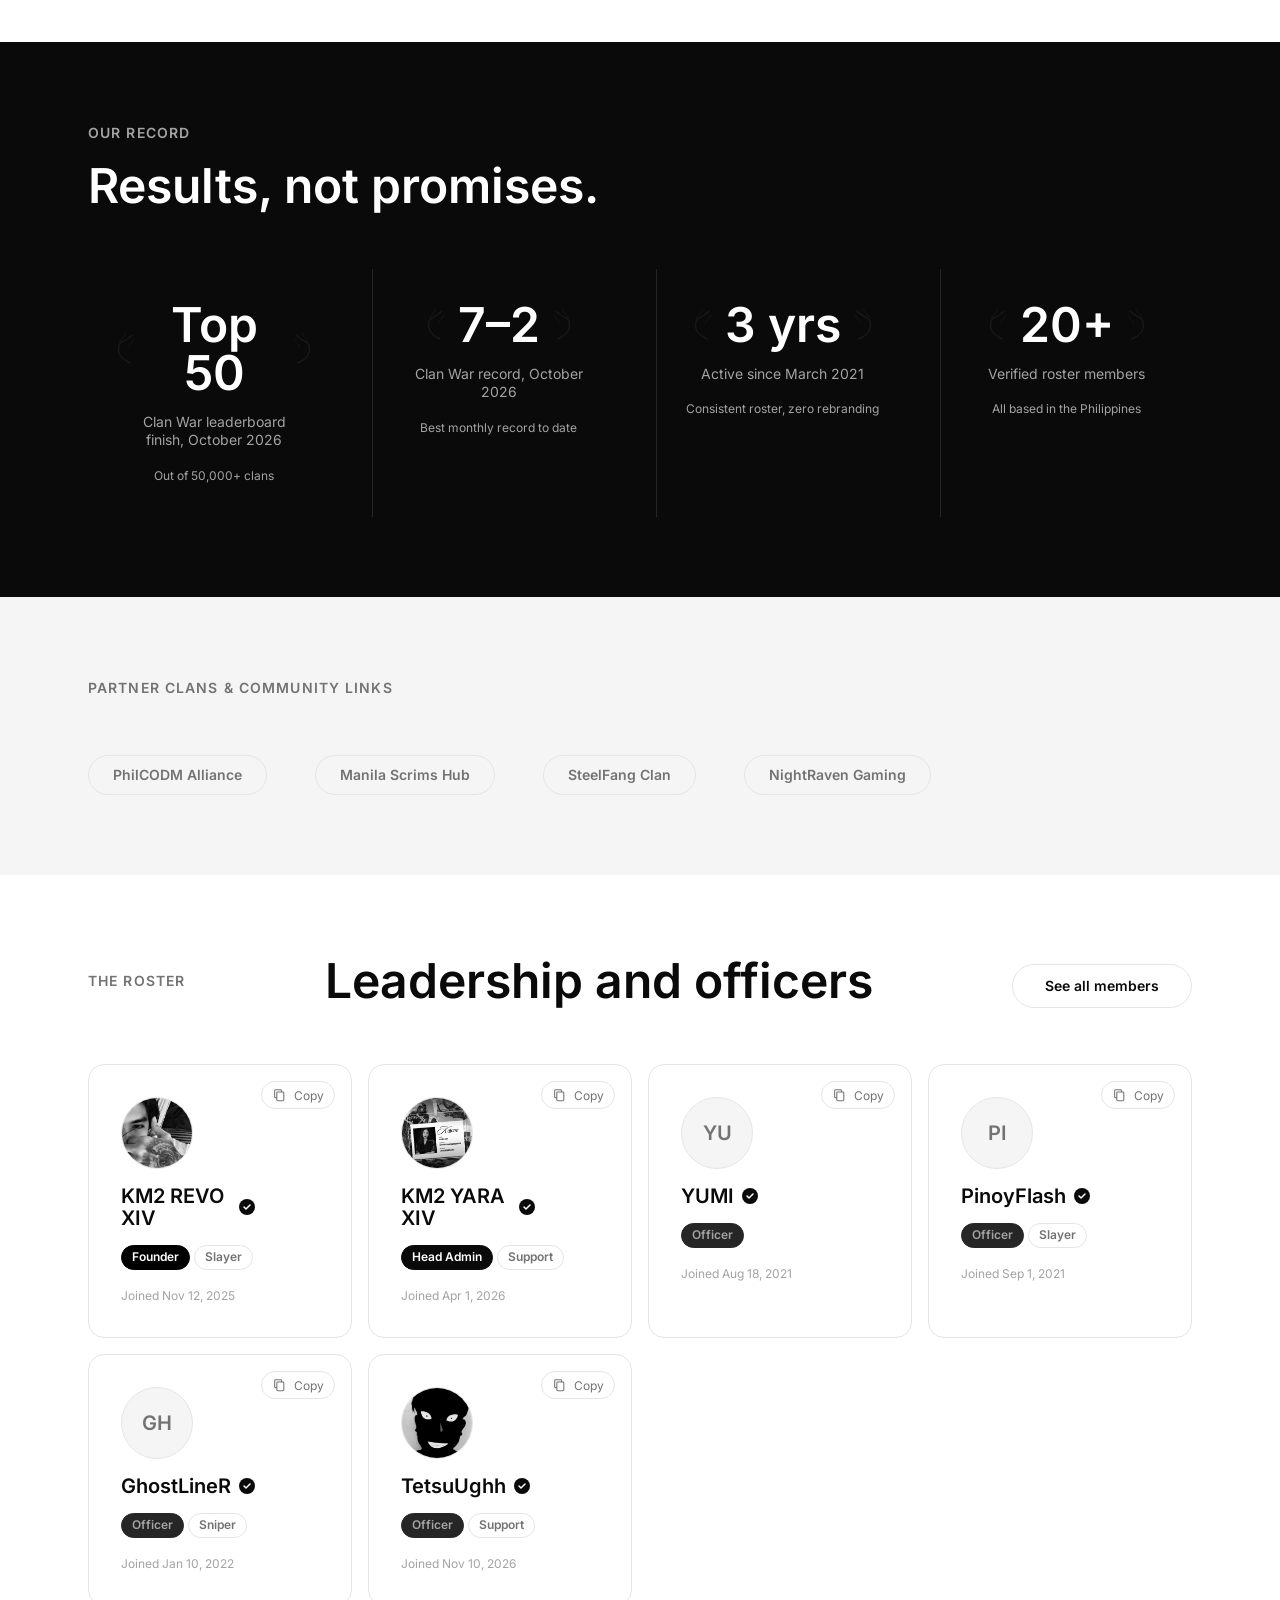
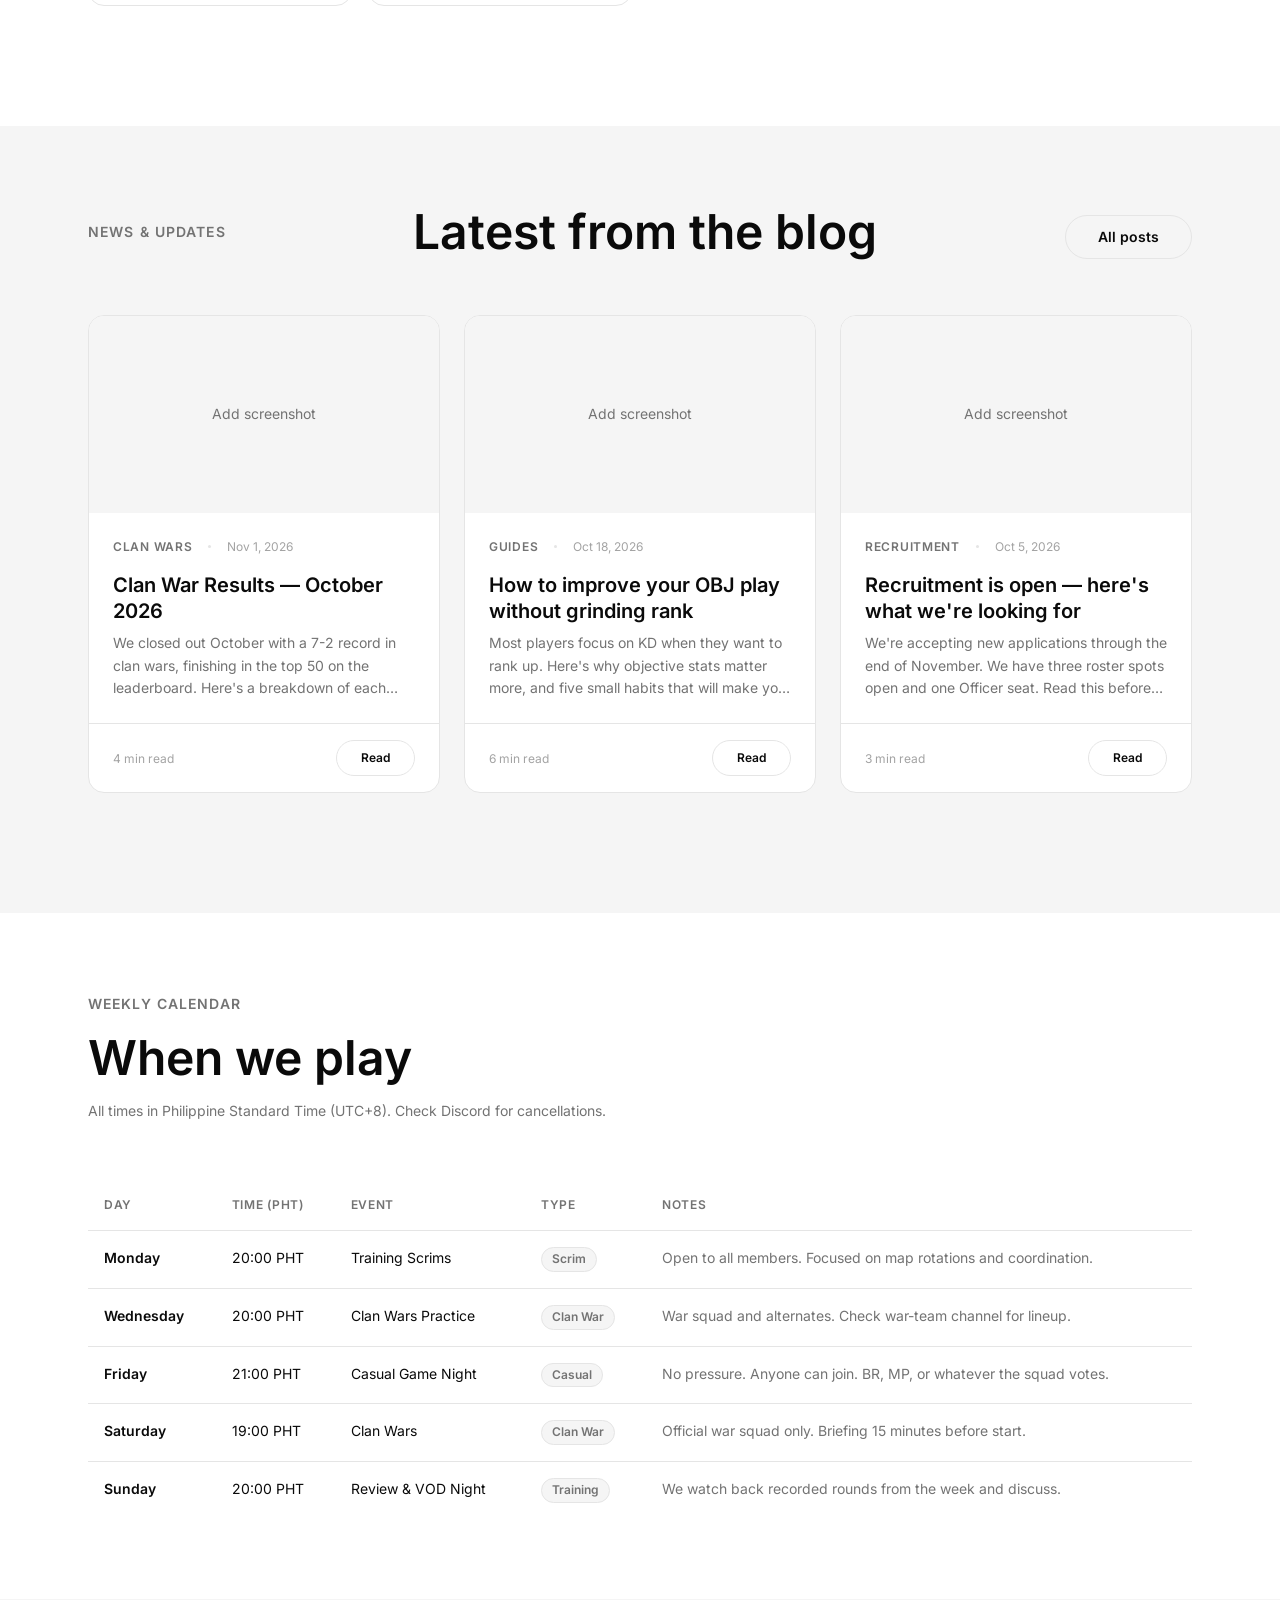
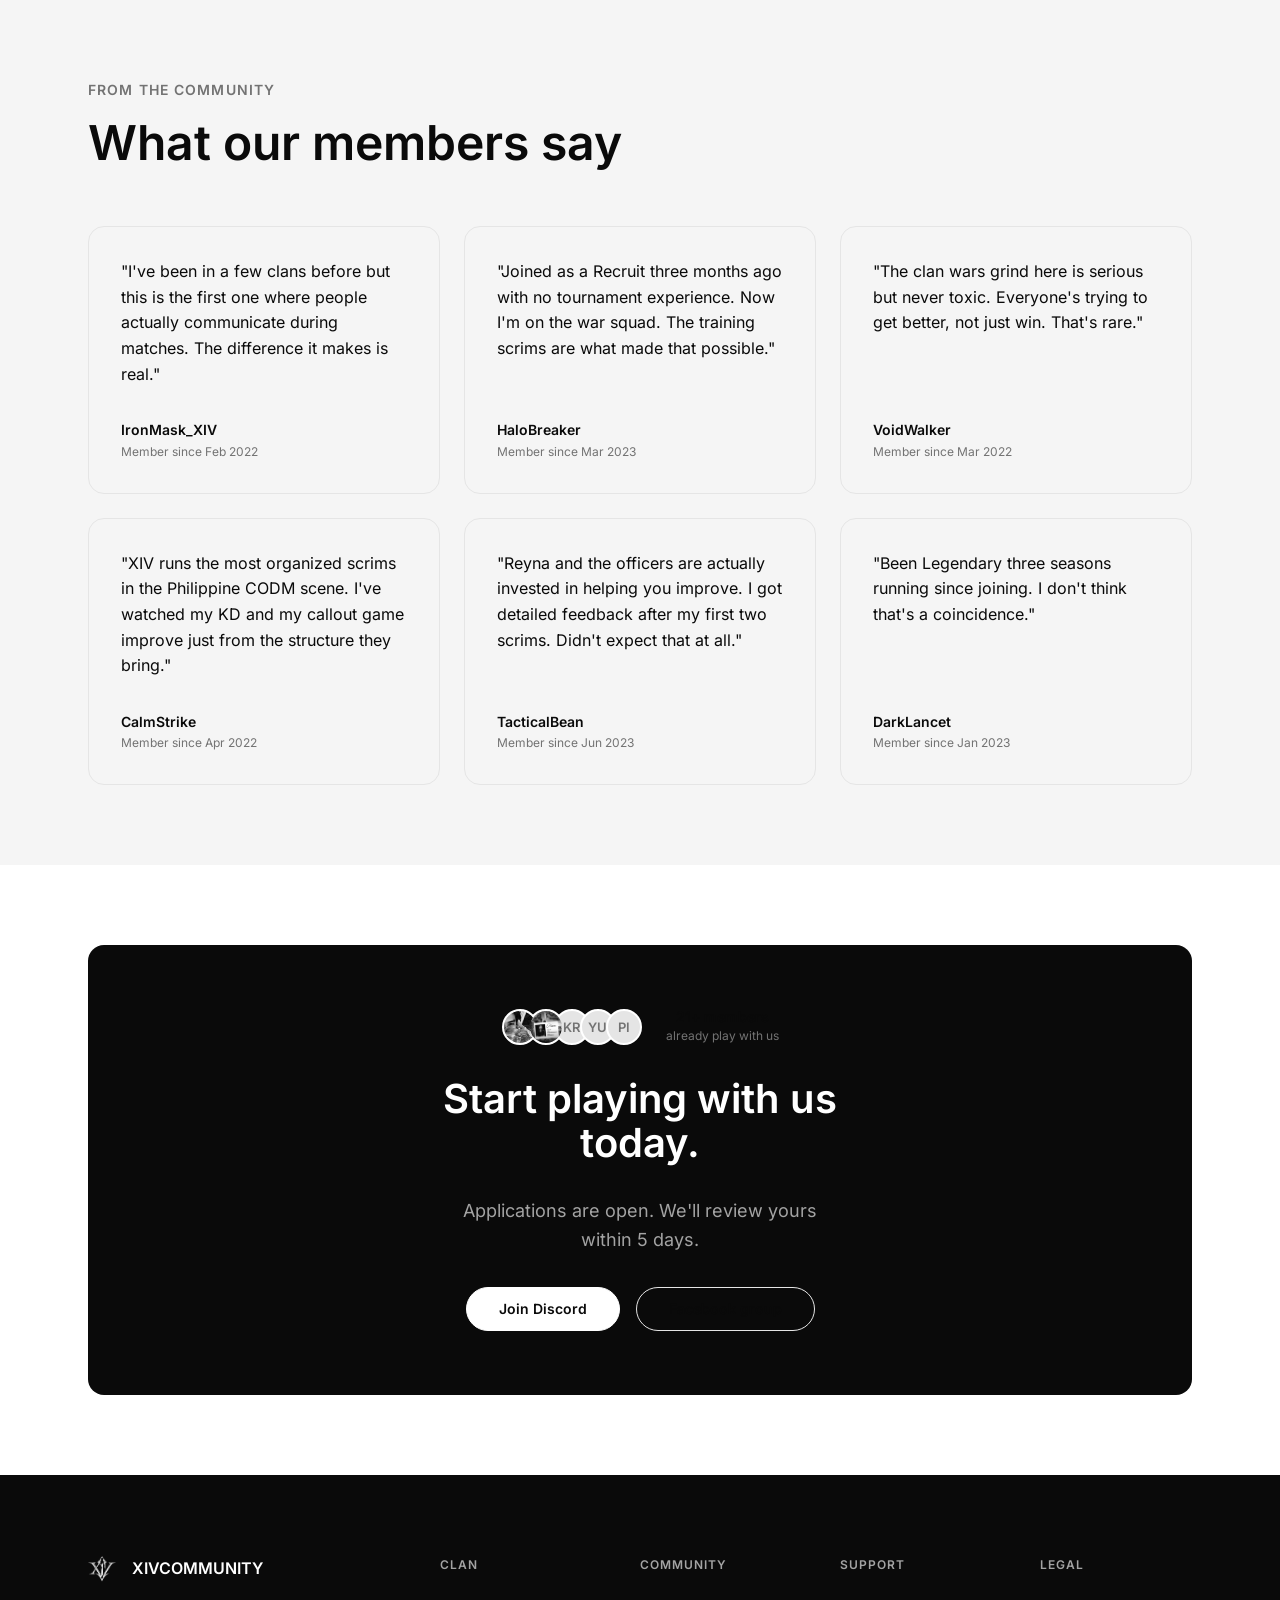
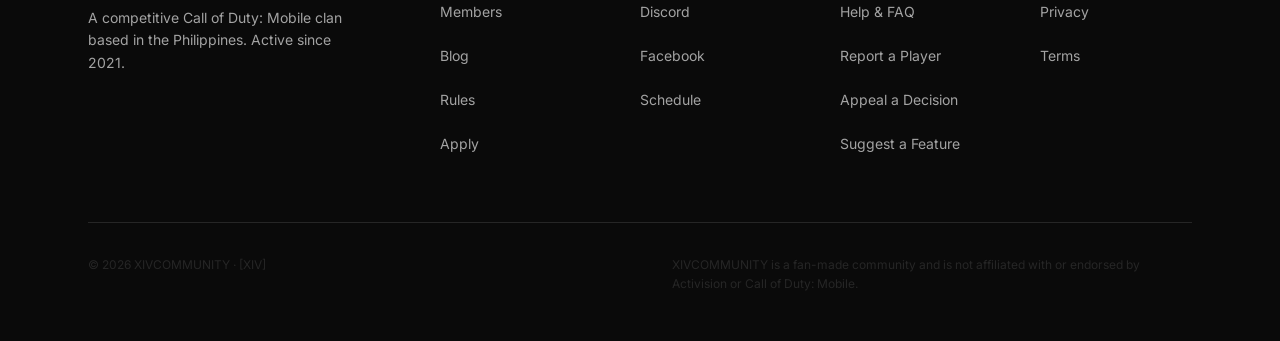
==== commit 42d6b7ac: "Click-a-member profile popup with an editable description Adds a shared member-modal component: clic" ====
--- a/index.html
+++ b/index.html
@@ -31,6 +31,7 @@
   <link rel="stylesheet" href="/css/components/footer.css">
   <link rel="stylesheet" href="/css/components/card.css">
   <link rel="stylesheet" href="/css/components/member-card.css">
+  <link rel="stylesheet" href="/css/components/member-modal.css">
   <link rel="stylesheet" href="/css/components/avatar-row.css">
   <link rel="stylesheet" href="/css/components/phone-frame.css">
   <link rel="stylesheet" href="/css/components/marquee.css">
--- a/css/components/bottom-nav.css
+++ b/css/components/bottom-nav.css
@@ -40,15 +40,16 @@
 /* ── Tabs ───────────────────────────────────────────────── */
 
 .bottom-nav__tab {
+  position: relative;
   flex: 1 1 0;
-  min-width: 56px;
+  min-width: 0;
   min-height: 48px;
   display: flex;
   flex-direction: column;
   align-items: center;
   justify-content: center;
   gap: 2px;
-  padding: 5px 2px;
+  padding: 4px 0;
   font-size: 11px;
   line-height: var(--line-height-tight);
   color: var(--color-muted);
@@ -72,11 +73,23 @@
   outline-offset: -2px;
 }
 
-/* Active tab: ink text + a crisp top accent bar (Material-style). */
+/* Active tab: ink text + a short, clean accent pill at the top
+   (a plain inset shadow would curve weirdly with the tab radius). */
 .bottom-nav__tab--active {
   color: var(--color-ink);
   font-weight: var(--font-weight-semi);
-  box-shadow: inset 0 2px 0 var(--color-ink);
+}
+
+.bottom-nav__tab--active::after {
+  content: '';
+  position: absolute;
+  top: 0;
+  left: 50%;
+  transform: translateX(-50%);
+  width: 26px;
+  height: 3px;
+  border-radius: 999px;
+  background-color: var(--color-ink);
 }
 
 /* ── Center Join pill ───────────────────────────────────── */
@@ -87,10 +100,11 @@
   display: inline-flex;
   align-items: center;
   justify-content: center;
-  min-height: 44px;
-  padding: 8px 14px;
+  min-height: 40px;
+  padding: 7px 14px;
   font-size: var(--font-size-sm);
   font-weight: var(--font-weight-semi);
+  white-space: nowrap;
   color: var(--color-white);
   background-color: var(--color-ink);
   border-radius: var(--radius-pill);
--- a/css/components/member-modal.css
+++ b/css/components/member-modal.css
@@ -0,0 +1,246 @@
+/* ============================================================
+   member-modal.css — Click-a-member profile popup.
+   White panel over a blurred backdrop on desktop; slides up as a
+   bottom sheet on phones. Also hosts the trigger affordances
+   (pointer cursor + focus ring) for member cards and roster rows.
+   ============================================================ */
+
+/* ── Trigger affordances (cards + roster rows) ───────────── */
+
+.member-card {
+  cursor: pointer;
+}
+
+.member-card:focus-visible {
+  outline: 2px solid var(--color-ink);
+  outline-offset: 2px;
+}
+
+.members-table tr[data-ign] {
+  cursor: pointer;
+}
+
+.members-table tr[data-ign]:focus-visible {
+  outline: 2px solid var(--color-ink);
+  outline-offset: -2px;
+}
+
+/* ── Shell + backdrop ────────────────────────────────────── */
+
+.member-modal {
+  position: fixed;
+  inset: 0;
+  z-index: var(--z-modal);
+}
+
+.member-modal__backdrop {
+  position: absolute;
+  inset: 0;
+  background-color: rgb(0 0 0 / 0.55);
+  backdrop-filter: blur(3px);
+  opacity: 0;
+  transition: opacity var(--transition-base);
+}
+
+.member-modal--open .member-modal__backdrop {
+  opacity: 1;
+}
+
+/* ── Panel (desktop: centered dialog) ────────────────────── */
+
+.member-modal__panel {
+  position: absolute;
+  left: 50%;
+  top: 50%;
+  transform: translate(-50%, -46%);
+  width: min(420px, calc(100% - var(--space-3) * 2));
+  max-height: min(84vh, 640px);
+  display: flex;
+  flex-direction: column;
+  padding: var(--space-3);
+  background-color: var(--color-white);
+  border: var(--border);
+  border-radius: var(--radius-card);
+  box-shadow: 0 24px 64px rgb(0 0 0 / 0.35);
+  opacity: 0;
+  transition: opacity var(--transition-base), transform var(--transition-base);
+}
+
+.member-modal--open .member-modal__panel {
+  opacity: 1;
+  transform: translate(-50%, -50%);
+}
+
+.member-modal__body {
+  display: flex;
+  flex-direction: column;
+  gap: var(--space-2);
+  overflow-y: auto;
+  min-height: 0;
+}
+
+/* ── Close button ────────────────────────────────────────── */
+
+.member-modal__close {
+  position: absolute;
+  top: var(--space-1);
+  right: var(--space-1);
+  display: inline-flex;
+  align-items: center;
+  justify-content: center;
+  width: 36px;
+  height: 36px;
+  color: var(--color-muted);
+  background-color: var(--color-surface);
+  border: var(--border);
+  border-radius: 50%;
+  cursor: pointer;
+  transition: color var(--transition-fast), border-color var(--transition-fast);
+}
+
+.member-modal__close:hover {
+  color: var(--color-ink);
+  border-color: var(--color-ink);
+}
+
+.member-modal__close:focus-visible {
+  outline: 2px solid var(--color-ink);
+  outline-offset: 2px;
+}
+
+.member-modal__close svg {
+  width: 14px;
+  height: 14px;
+}
+
+/* ── Header: avatar + name + tags ────────────────────────── */
+
+.member-modal__head {
+  display: flex;
+  align-items: center;
+  gap: var(--space-2);
+  padding-right: var(--space-4);   /* keeps clear of the close button */
+}
+
+.member-modal__avatar {
+  width: 80px;
+  height: 80px;
+  border-radius: 50%;
+  overflow: hidden;
+  flex-shrink: 0;
+  display: flex;
+  align-items: center;
+  justify-content: center;
+  background-color: var(--color-surface);
+  border: var(--border);
+}
+
+.member-modal__avatar-img {
+  width: 100%;
+  height: 100%;
+  object-fit: cover;
+}
+
+.member-modal__avatar-initials {
+  font-size: 22px;
+  font-weight: var(--font-weight-semi);
+  color: var(--color-muted);
+}
+
+.member-modal__id {
+  display: flex;
+  flex-direction: column;
+  gap: var(--space-1);
+  min-width: 0;
+}
+
+.member-modal__ign {
+  display: flex;
+  align-items: center;
+  gap: var(--space-1);
+  font-size: var(--font-size-lg);
+  font-weight: var(--font-weight-semi);
+  line-height: var(--line-height-tight);
+  color: var(--color-ink);
+  overflow-wrap: anywhere;
+}
+
+.member-modal__tags {
+  display: flex;
+  flex-wrap: wrap;
+  gap: 4px;
+}
+
+/* ── Description (line breaks typed in the CMS are kept) ─── */
+
+.member-modal__bio {
+  padding-top: var(--space-1);
+  border-top: var(--border);
+  font-size: var(--font-size-sm);
+  line-height: var(--line-height-base);
+  color: var(--color-ink);
+  white-space: pre-line;
+}
+
+.member-modal__bio--empty {
+  color: var(--color-muted);
+  font-style: italic;
+}
+
+/* ── Meta rows: UID + copy chip, joined date ─────────────── */
+
+.member-modal__meta {
+  display: flex;
+  flex-direction: column;
+  gap: var(--space-1);
+  padding-top: var(--space-1);
+  border-top: var(--border);
+}
+
+.member-modal__meta-row {
+  display: flex;
+  align-items: center;
+  gap: var(--space-1);
+}
+
+.member-modal__meta-label {
+  width: 56px;
+  flex-shrink: 0;
+  font-size: var(--font-size-xs);
+  color: var(--color-muted);
+}
+
+.member-modal__meta-value {
+  flex: 1;
+  min-width: 0;
+  font-size: var(--font-size-sm);
+  color: var(--color-ink);
+  overflow-wrap: anywhere;
+}
+
+/* ── Phone: slide up as a bottom sheet ───────────────────── */
+
+@media (max-width: 640px) {
+  .member-modal__panel {
+    left: 50%;
+    top: auto;
+    bottom: 0;
+    transform: translate(-50%, 24px);
+    width: 100%;
+    max-height: 82vh;
+    border-radius: var(--radius-card) var(--radius-card) 0 0;
+    border-bottom: none;
+    padding-bottom: calc(var(--space-3) + env(safe-area-inset-bottom, 0px));
+  }
+
+  .member-modal--open .member-modal__panel {
+    transform: translate(-50%, 0);
+  }
+}
+
+@media (prefers-reduced-motion: reduce) {
+  .member-modal__backdrop,
+  .member-modal__panel {
+    transition: none;
+  }
+}
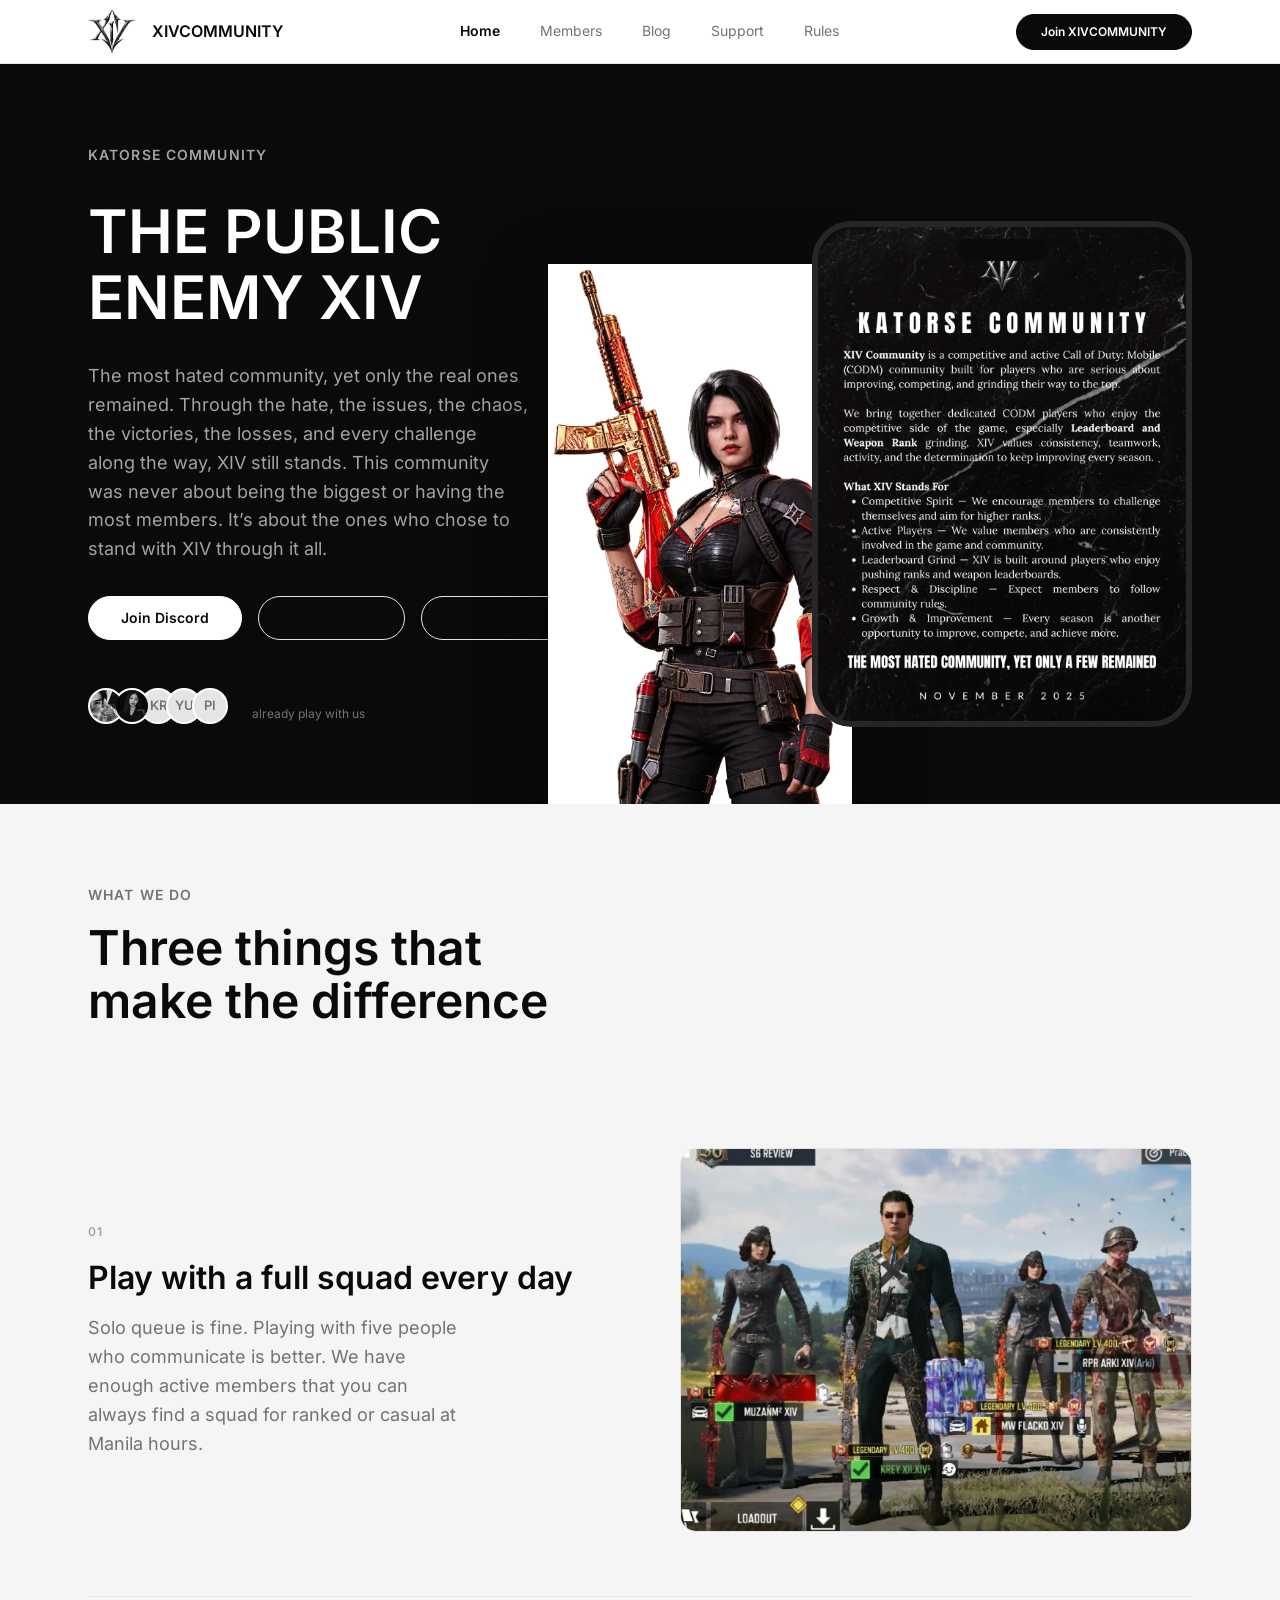
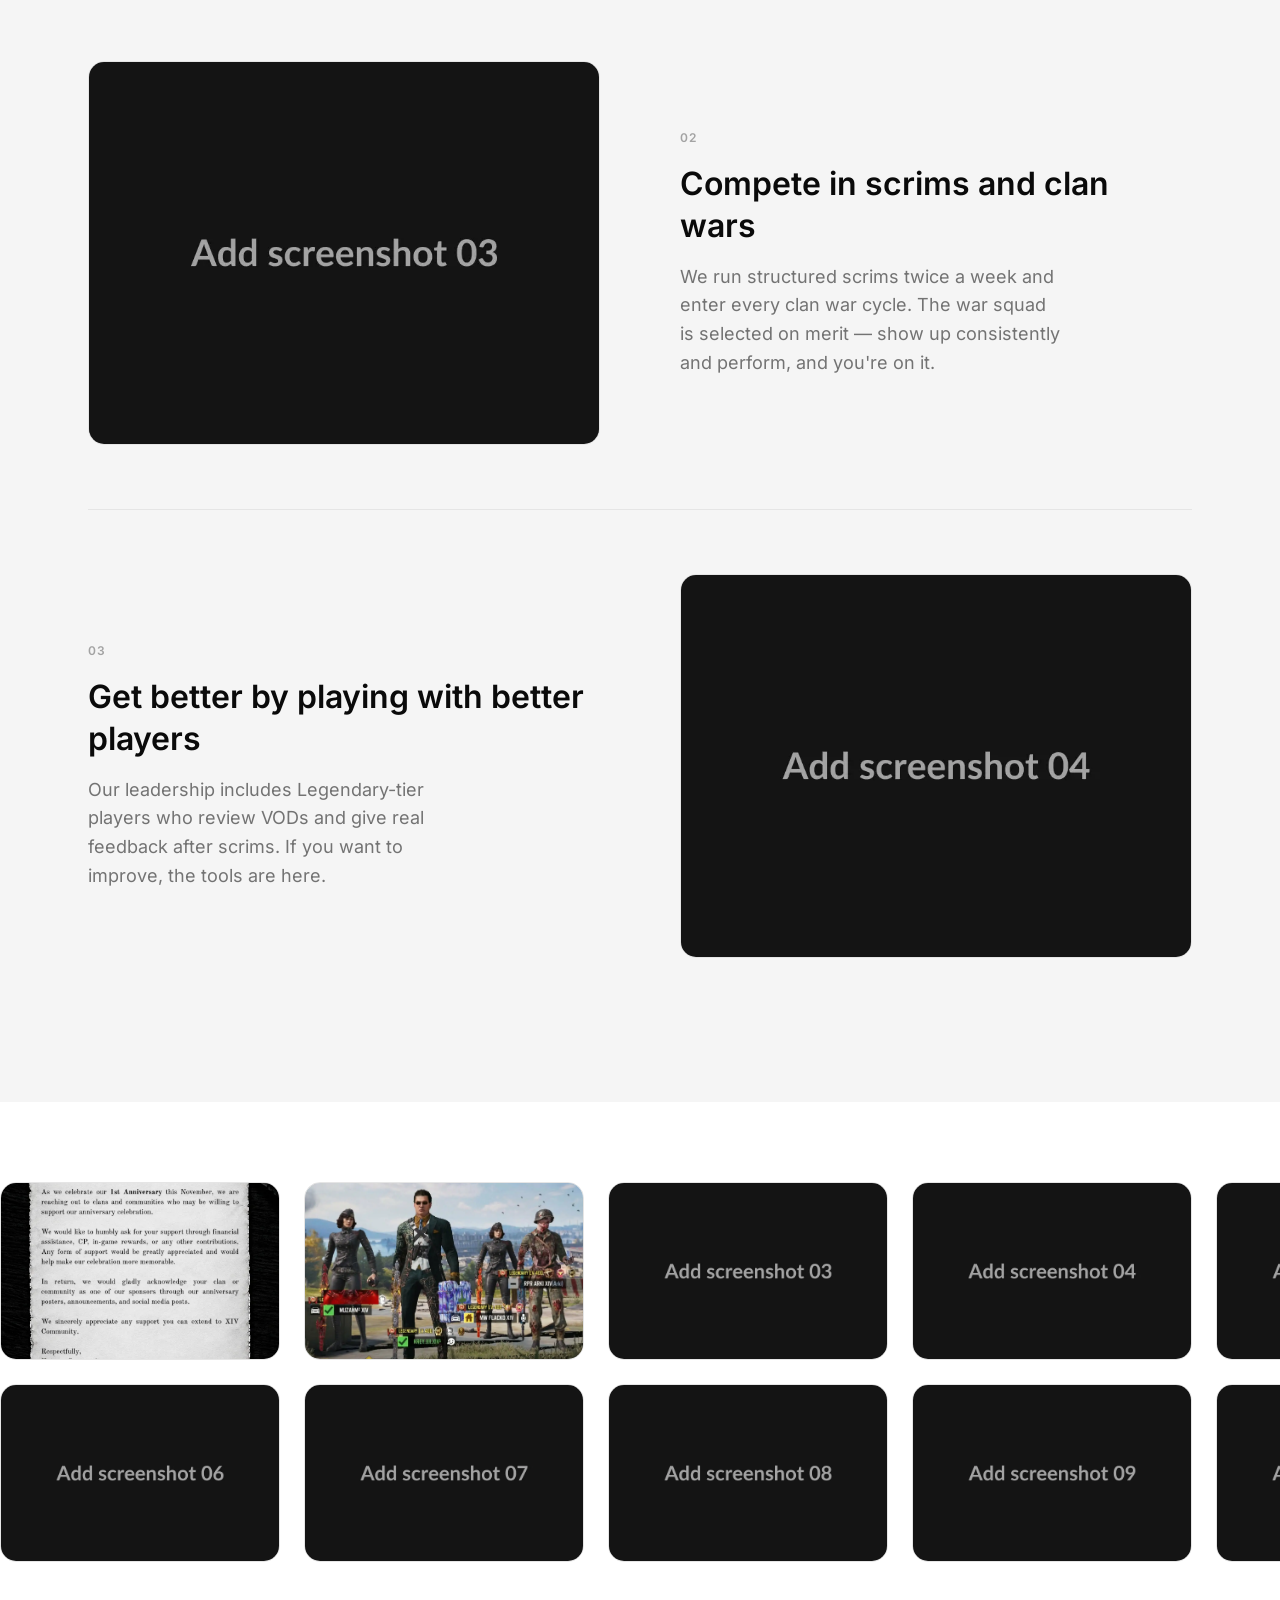
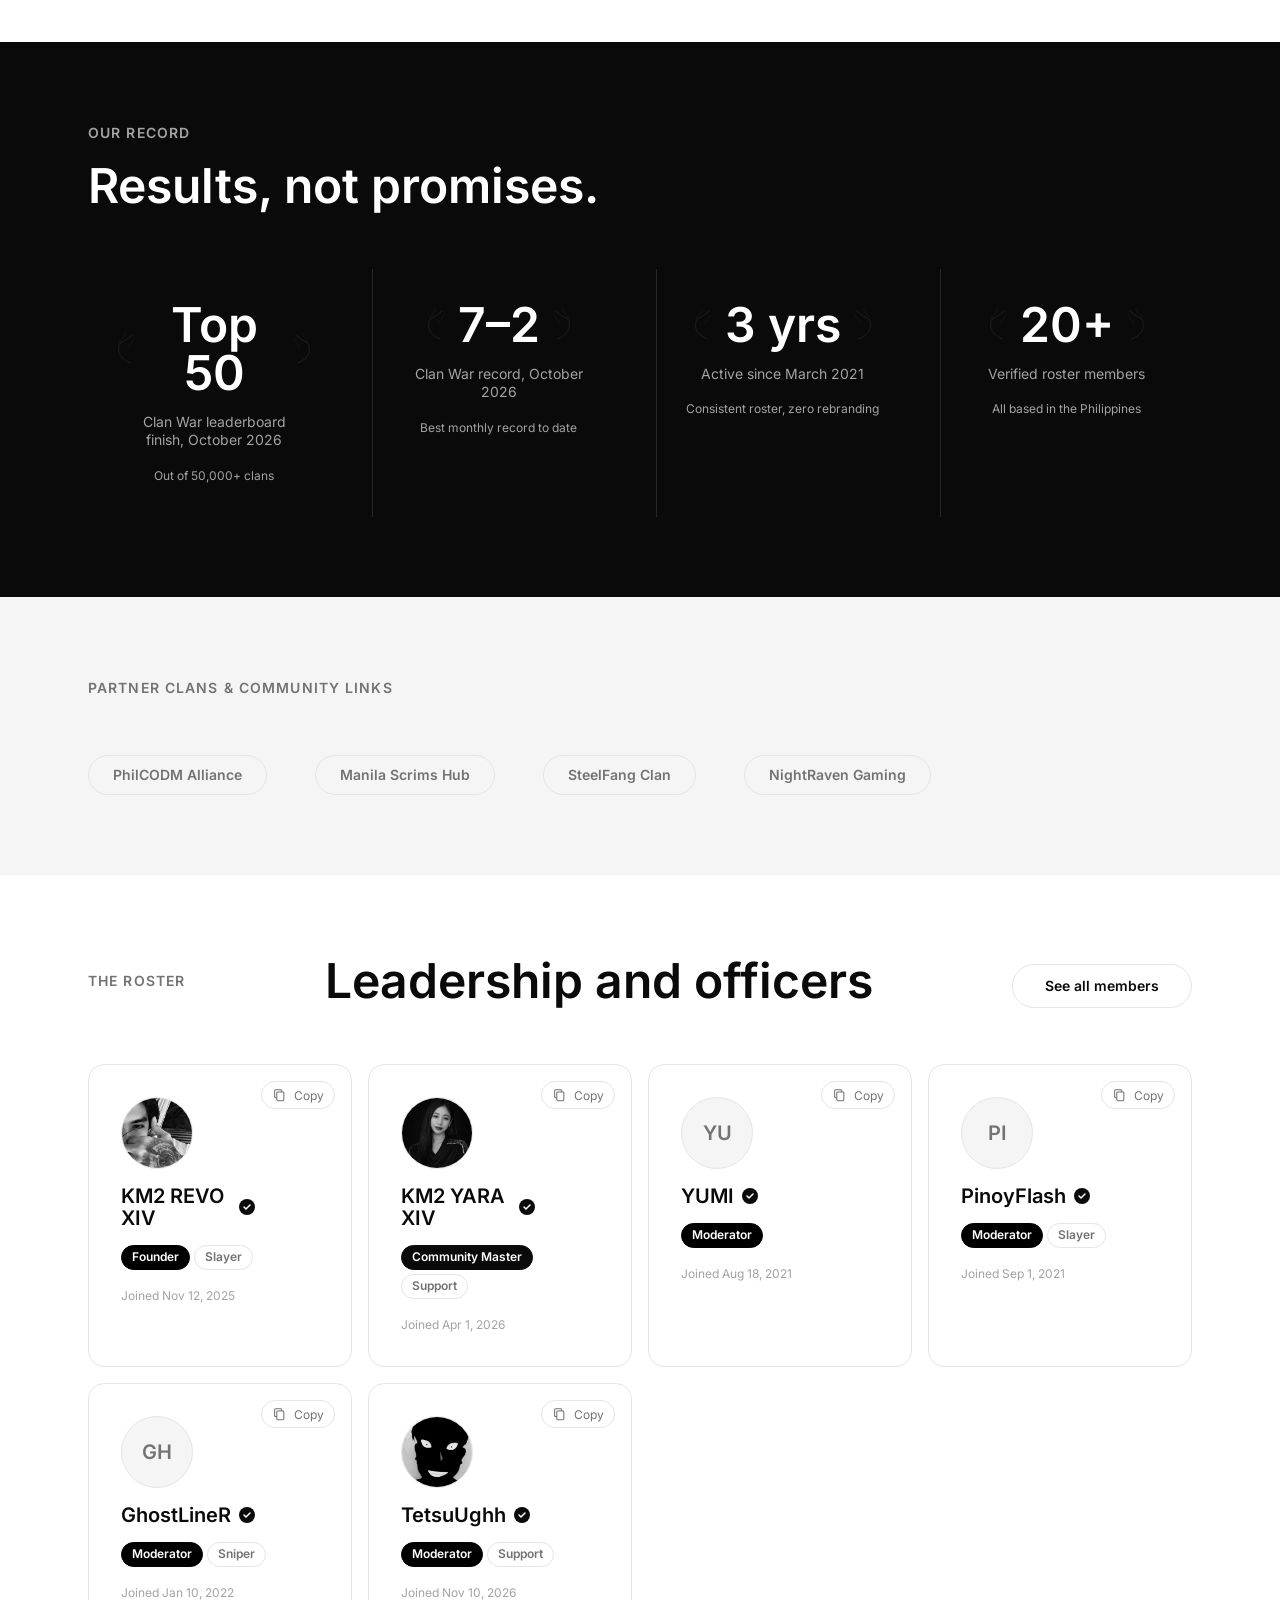
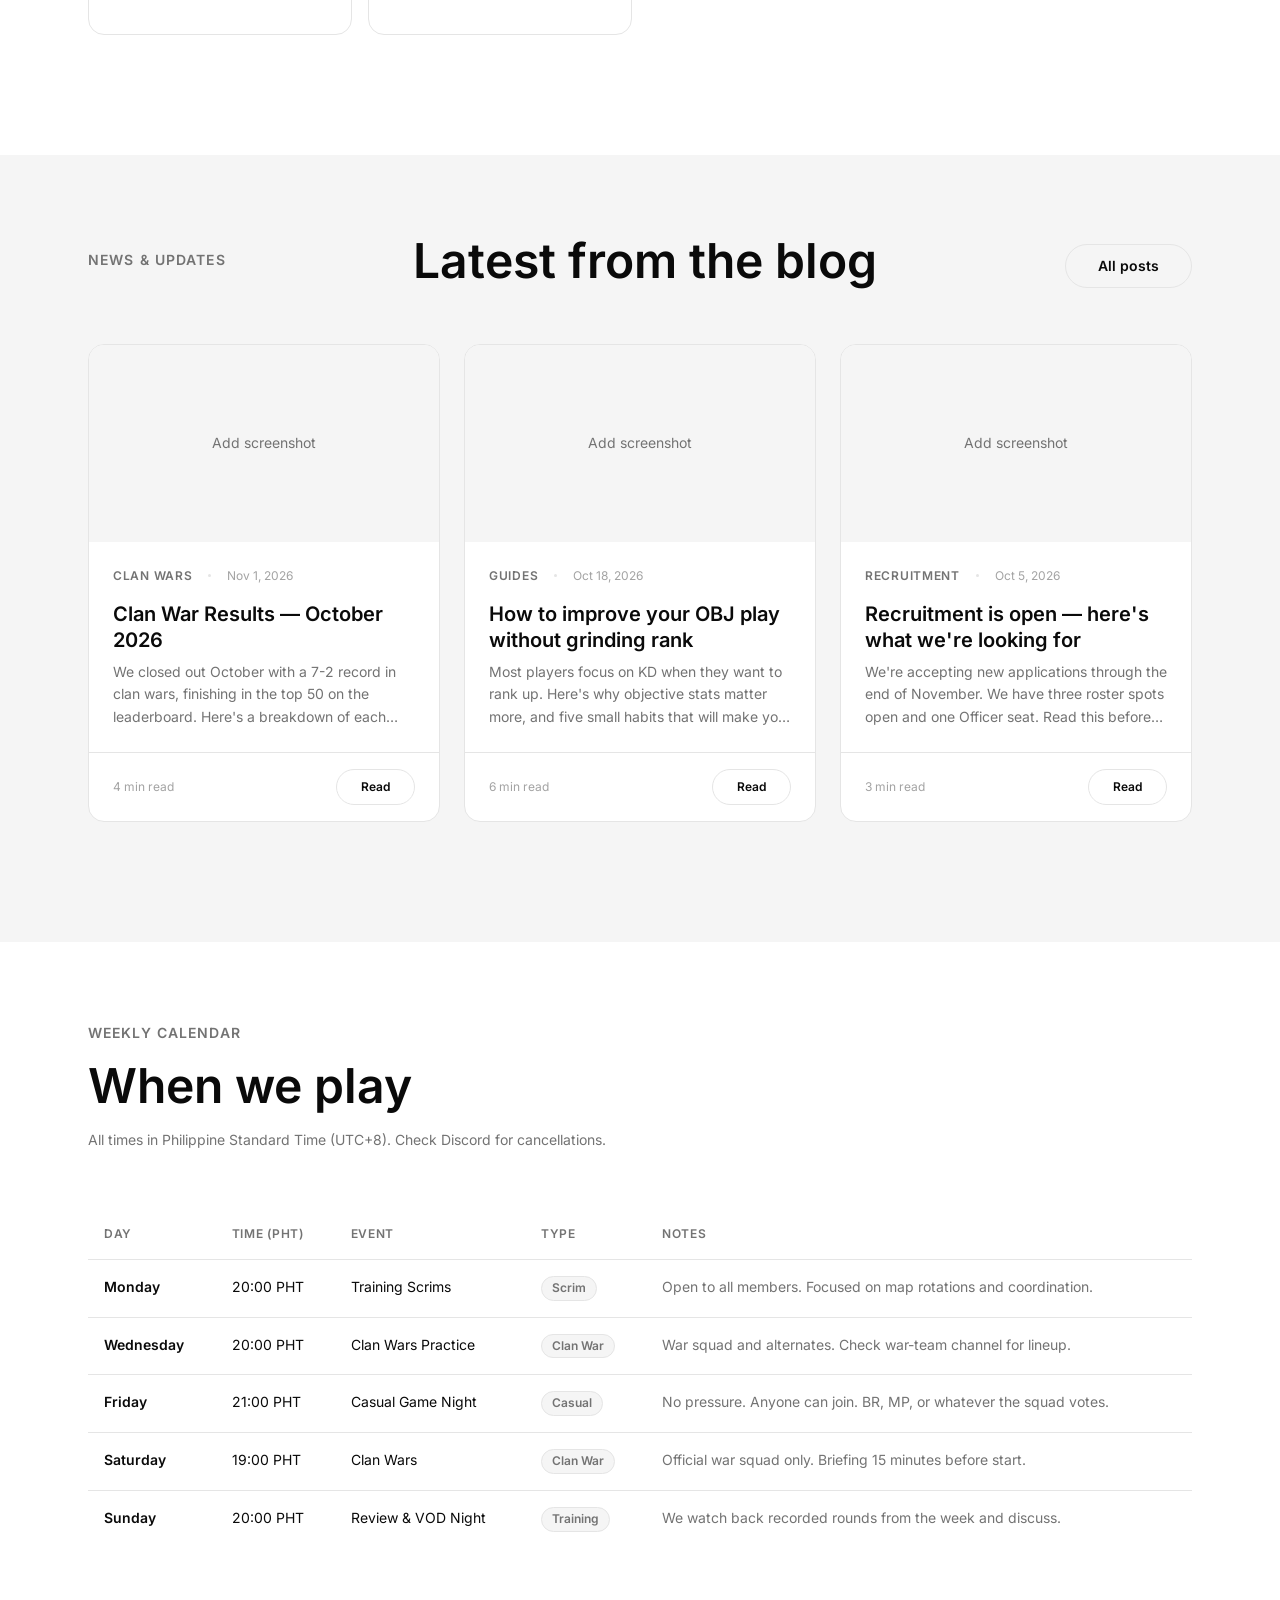
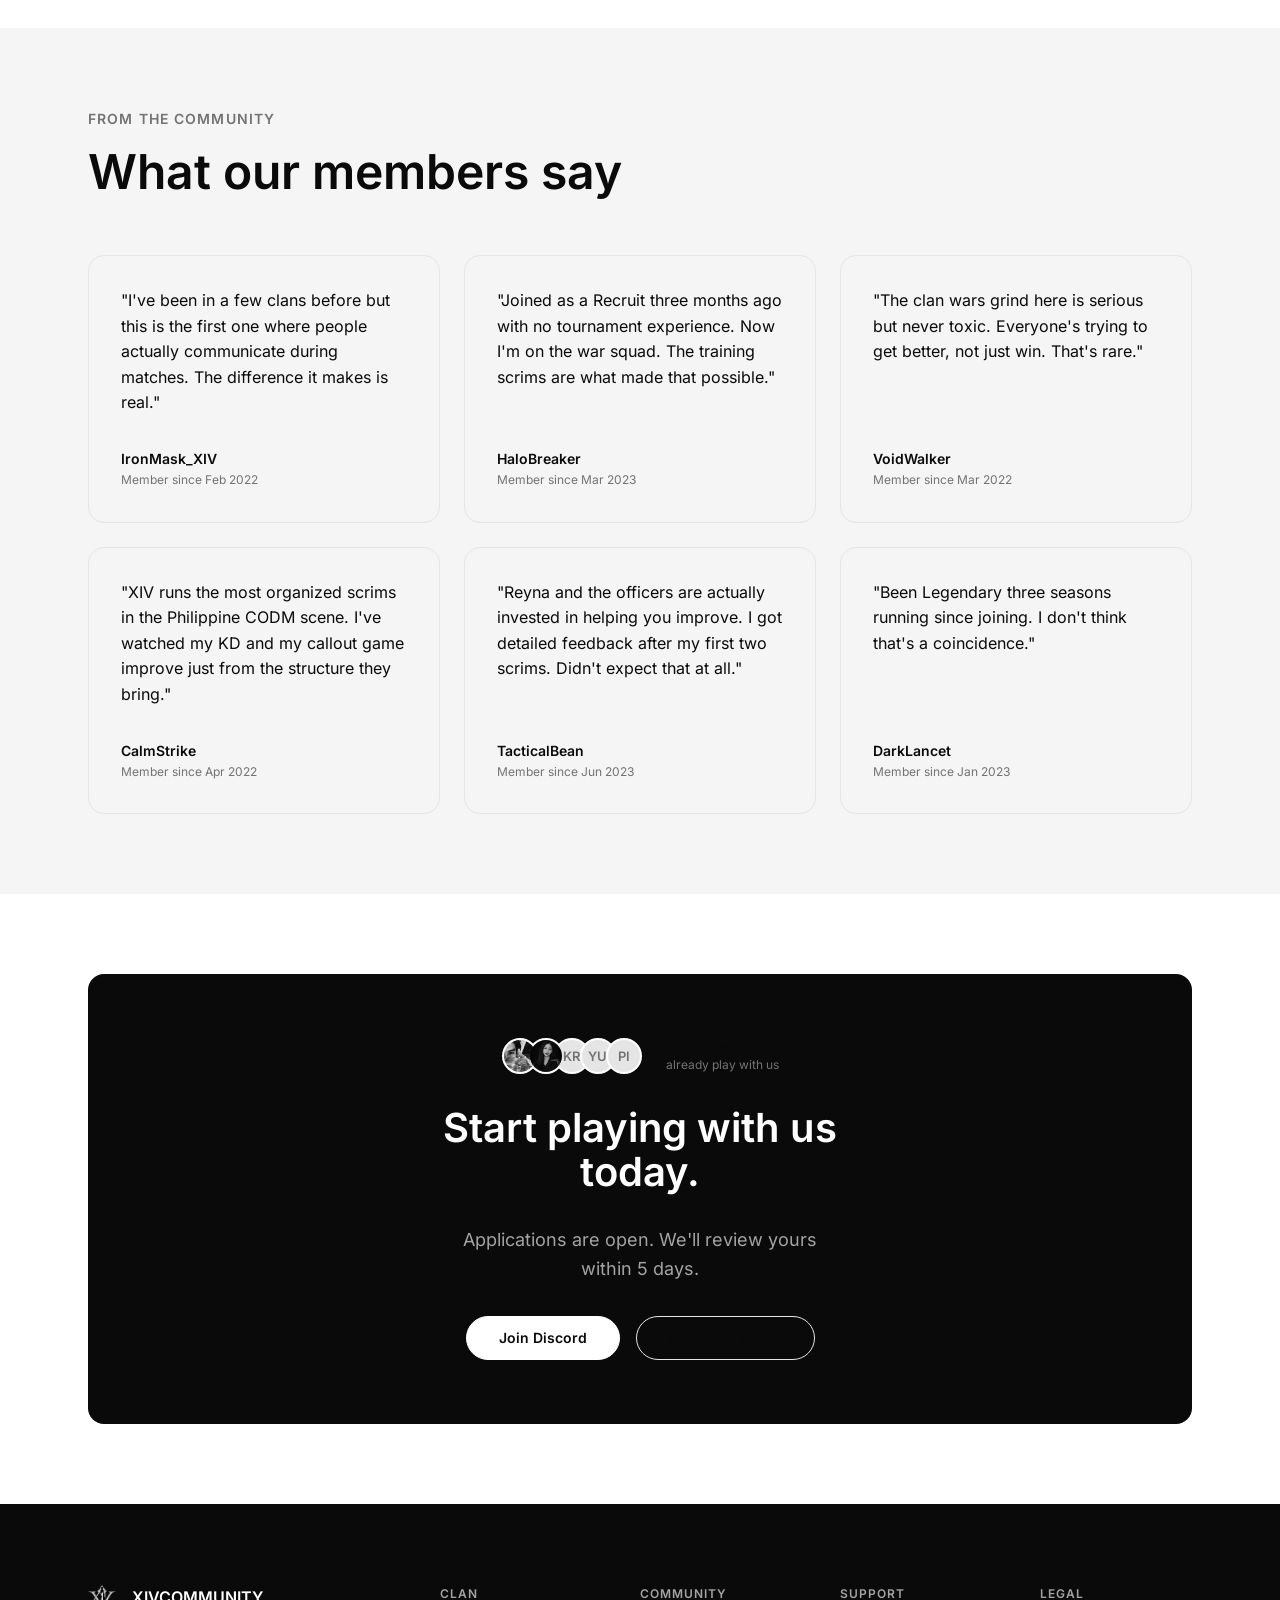
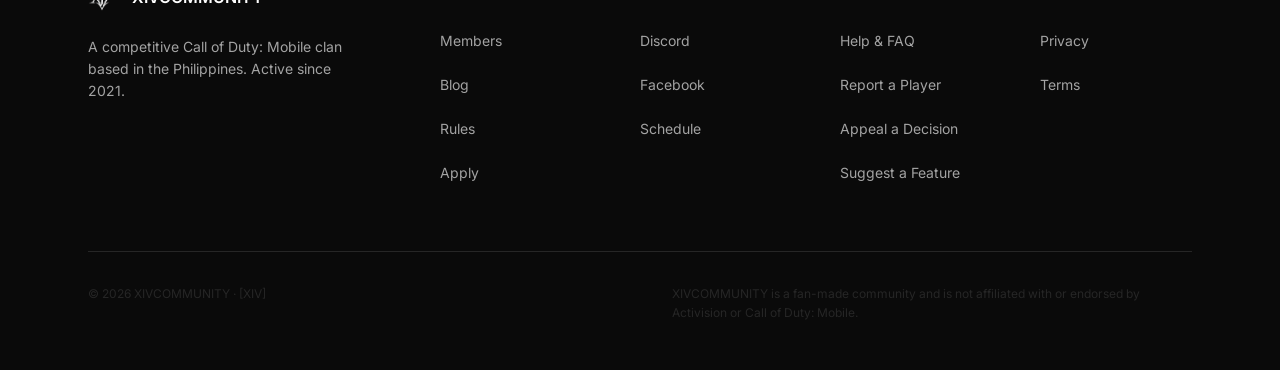
==== commit cf2f8146: "Hero mascot: character design stands beside the phone card on wide screens Adds an optional homepage" ====
--- a/index.html
+++ b/index.html
@@ -72,6 +72,9 @@
           <!-- Phone mockup (rendered by site-content.js) -->
           <div class="hero__media" id="hero-media" aria-hidden="true"></div>
 
+          <!-- Character design / mascot (rendered by site-content.js) -->
+          <img class="hero__mascot" id="hero-mascot" alt="" aria-hidden="true" hidden>
+
         </div>
       </div>
     </section>
--- a/css/components/member-modal.css
+++ b/css/components/member-modal.css
@@ -31,6 +31,7 @@
   position: fixed;
   inset: 0;
   z-index: var(--z-modal);
+  overscroll-behavior: contain;   /* no scroll bleed-through to the page */
 }
 
 .member-modal__backdrop {
@@ -77,6 +78,7 @@
   gap: var(--space-2);
   overflow-y: auto;
   min-height: 0;
+  overscroll-behavior: contain;
 }
 
 /* ── Close button ────────────────────────────────────────── */
@@ -119,7 +121,7 @@
   display: flex;
   align-items: center;
   gap: var(--space-2);
-  padding-right: var(--space-4);   /* keeps clear of the close button */
+  padding-right: 56px;   /* keeps clear of the 36px close button */
 }
 
 .member-modal__avatar {
@@ -185,6 +187,76 @@
 .member-modal__bio--empty {
   color: var(--color-muted);
   font-style: italic;
+}
+
+/* ── ID card: optional downloadable member card ──────────── */
+
+.member-modal__idcard {
+  margin: 0;
+  display: flex;
+  flex-direction: column;
+  gap: var(--space-2);
+  padding-top: var(--space-1);
+  border-top: var(--border);
+}
+
+/* display: set above, so [hidden] needs an explicit win */
+.member-modal__idcard[hidden] {
+  display: none;
+}
+
+.member-modal__idcard-img {
+  display: block;
+  width: 100%;
+  height: auto;
+  border: var(--border);
+  border-radius: var(--radius-card);
+  cursor: zoom-in;   /* tap opens the full-size viewer */
+}
+
+.member-modal__idcard-btn {
+  align-self: flex-start;
+}
+
+/* ── Full-size card viewer (tap the picture to open) ─────── */
+
+.member-modal__viewer {
+  position: fixed;
+  inset: 0;
+  z-index: 1;   /* last child of the shell, so it paints above the panel */
+  display: flex;
+  align-items: center;
+  justify-content: center;
+  padding: var(--space-3);
+  background-color: rgb(0 0 0 / 0.92);
+  cursor: zoom-out;
+  opacity: 0;
+  transition: opacity var(--transition-base);
+}
+
+.member-modal__viewer--open {
+  opacity: 1;
+}
+
+.member-modal__viewer[hidden] {
+  display: none;
+}
+
+.member-modal__viewer-img {
+  display: block;
+  max-width: 100%;
+  max-height: 100%;
+  border-radius: var(--radius-card);
+}
+
+.member-modal__viewer-hint {
+  position: absolute;
+  bottom: calc(var(--space-3) + env(safe-area-inset-bottom, 0px));
+  left: 50%;
+  transform: translateX(-50%);
+  font-size: var(--font-size-xs);
+  color: rgb(255 255 255 / 0.7);
+  white-space: nowrap;
 }
 
 /* ── Meta rows: UID + copy chip, joined date ─────────────── */
@@ -228,11 +300,25 @@
     transform: translate(-50%, 24px);
     width: 100%;
     max-height: 82vh;
+    max-height: 82dvh;   /* dvh follows the mobile browser's chrome */
     border-radius: var(--radius-card) var(--radius-card) 0 0;
     border-bottom: none;
     padding-bottom: calc(var(--space-3) + env(safe-area-inset-bottom, 0px));
   }
 
+  /* Grab handle: the sheet's drag affordance */
+  .member-modal__panel::before {
+    content: '';
+    position: absolute;
+    top: 8px;
+    left: 50%;
+    transform: translateX(-50%);
+    width: 36px;
+    height: 4px;
+    border-radius: 999px;
+    background-color: var(--color-ink-3);
+  }
+
   .member-modal--open .member-modal__panel {
     transform: translate(-50%, 0);
   }
@@ -240,7 +326,8 @@
 
 @media (prefers-reduced-motion: reduce) {
   .member-modal__backdrop,
-  .member-modal__panel {
+  .member-modal__panel,
+  .member-modal__viewer {
     transition: none;
   }
 }
--- a/css/components/badge.css
+++ b/css/components/badge.css
@@ -89,11 +89,11 @@
   border-color: var(--color-ink-3);
 }
 
-/* Role-specific tags */
-.tag--founder   { background-color: var(--color-black); color: var(--color-white); border-color: var(--color-black); }
-.tag--head-admin { background-color: var(--color-ink); color: var(--color-white); border-color: var(--color-ink); }
-.tag--leader    { background-color: var(--color-ink); color: var(--color-white); border-color: var(--color-ink); }
-.tag--co-leader { background-color: var(--color-ink-3); color: var(--color-white); border-color: var(--color-ink-3); }
-.tag--officer   { background-color: var(--color-ink-3); color: var(--color-subtle); border-color: var(--color-ink-3); }
-.tag--member    { background-color: transparent; color: var(--color-muted); border-color: var(--color-border); }
-.tag--recruit   { background-color: transparent; color: var(--color-subtle); border-color: var(--color-border); }
+/* Role tags, coloured by the role's category group (role → category
+   mapping lives in js/utils/format.js) */
+.tag--x1v-management { background-color: var(--color-black); color: var(--color-white); border-color: var(--color-black); }
+.tag--x1v-exclusive { background-color: var(--color-ink); color: var(--color-white); border-color: var(--color-ink); }
+.tag--x1v-member    { background-color: transparent; color: var(--color-muted); border-color: var(--color-border); }
+
+/* Neutral tag for the member's class (Slayer/OBJ/Sniper/Support) */
+.tag--plain { background-color: transparent; color: var(--color-muted); border-color: var(--color-border); }
--- a/css/pages/home.css
+++ b/css/pages/home.css
@@ -12,6 +12,7 @@
 }
 
 .hero__inner {
+  position: relative;
   display: grid;
   grid-template-columns: 1fr;
   gap: var(--space-8);
@@ -84,6 +85,37 @@
   .hero__media {
     justify-content: flex-end;
   }
+}
+
+/* ── Hero mascot (character design, wide screens only) ───── */
+
+.hero__mascot {
+  display: none;   /* phones and small laptops keep the clean hero */
+}
+
+@media (min-width: 1280px) {
+  .hero__mascot {
+    display: block;
+    position: absolute;
+    right: calc(380px - 40px);   /* stands left of the phone, tucked behind its edge */
+    bottom: 0;
+    height: min(60vh, 560px);
+    width: auto;
+    z-index: 0;
+    pointer-events: none;
+    filter: drop-shadow(0 16px 32px rgb(0 0 0 / 0.5));
+  }
+
+  /* The phone card sits in front of the mascot's tucked edge */
+  .hero__media .phone-frame--hero {
+    position: relative;
+    z-index: 1;
+  }
+}
+
+/* The CMS field can be empty: keep the decorative image hidden */
+.hero__mascot[hidden] {
+  display: none;
 }
 
 /* ── Feature blurbs ──────────────────────────────────────── */
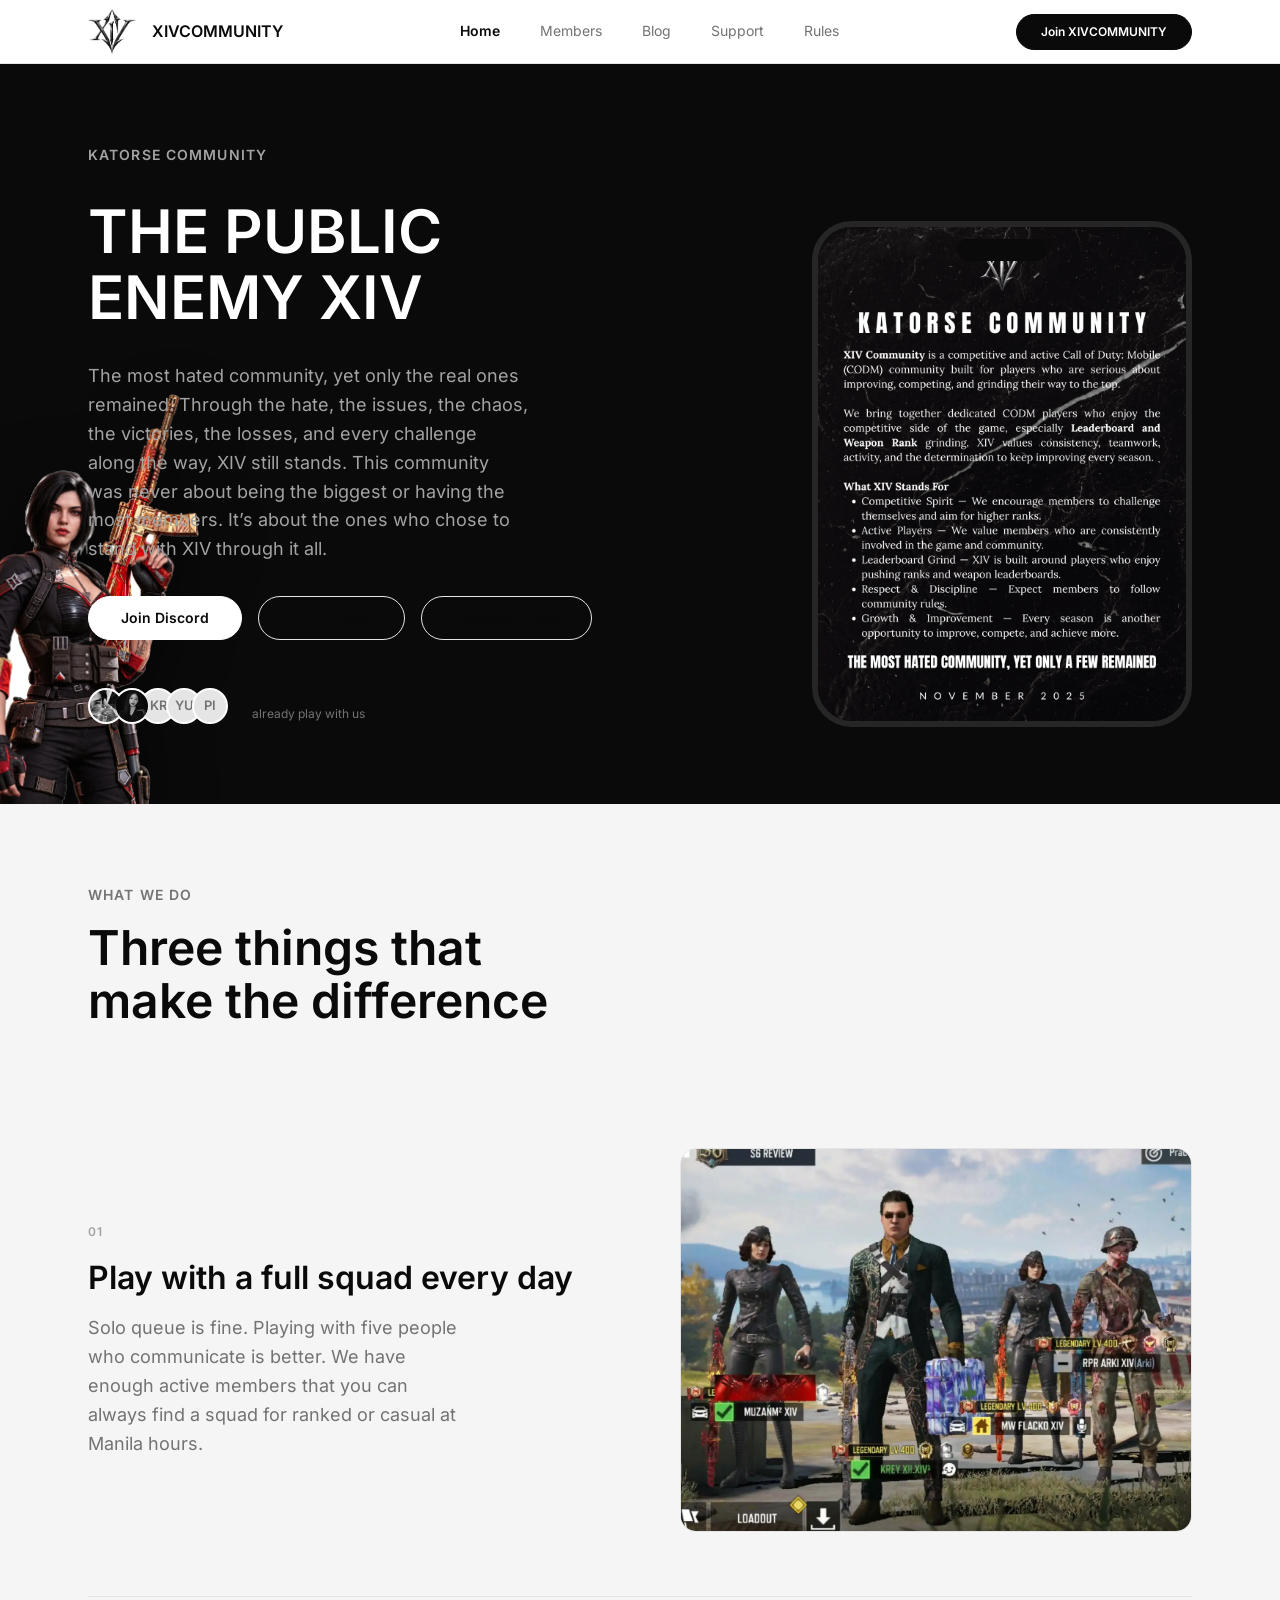
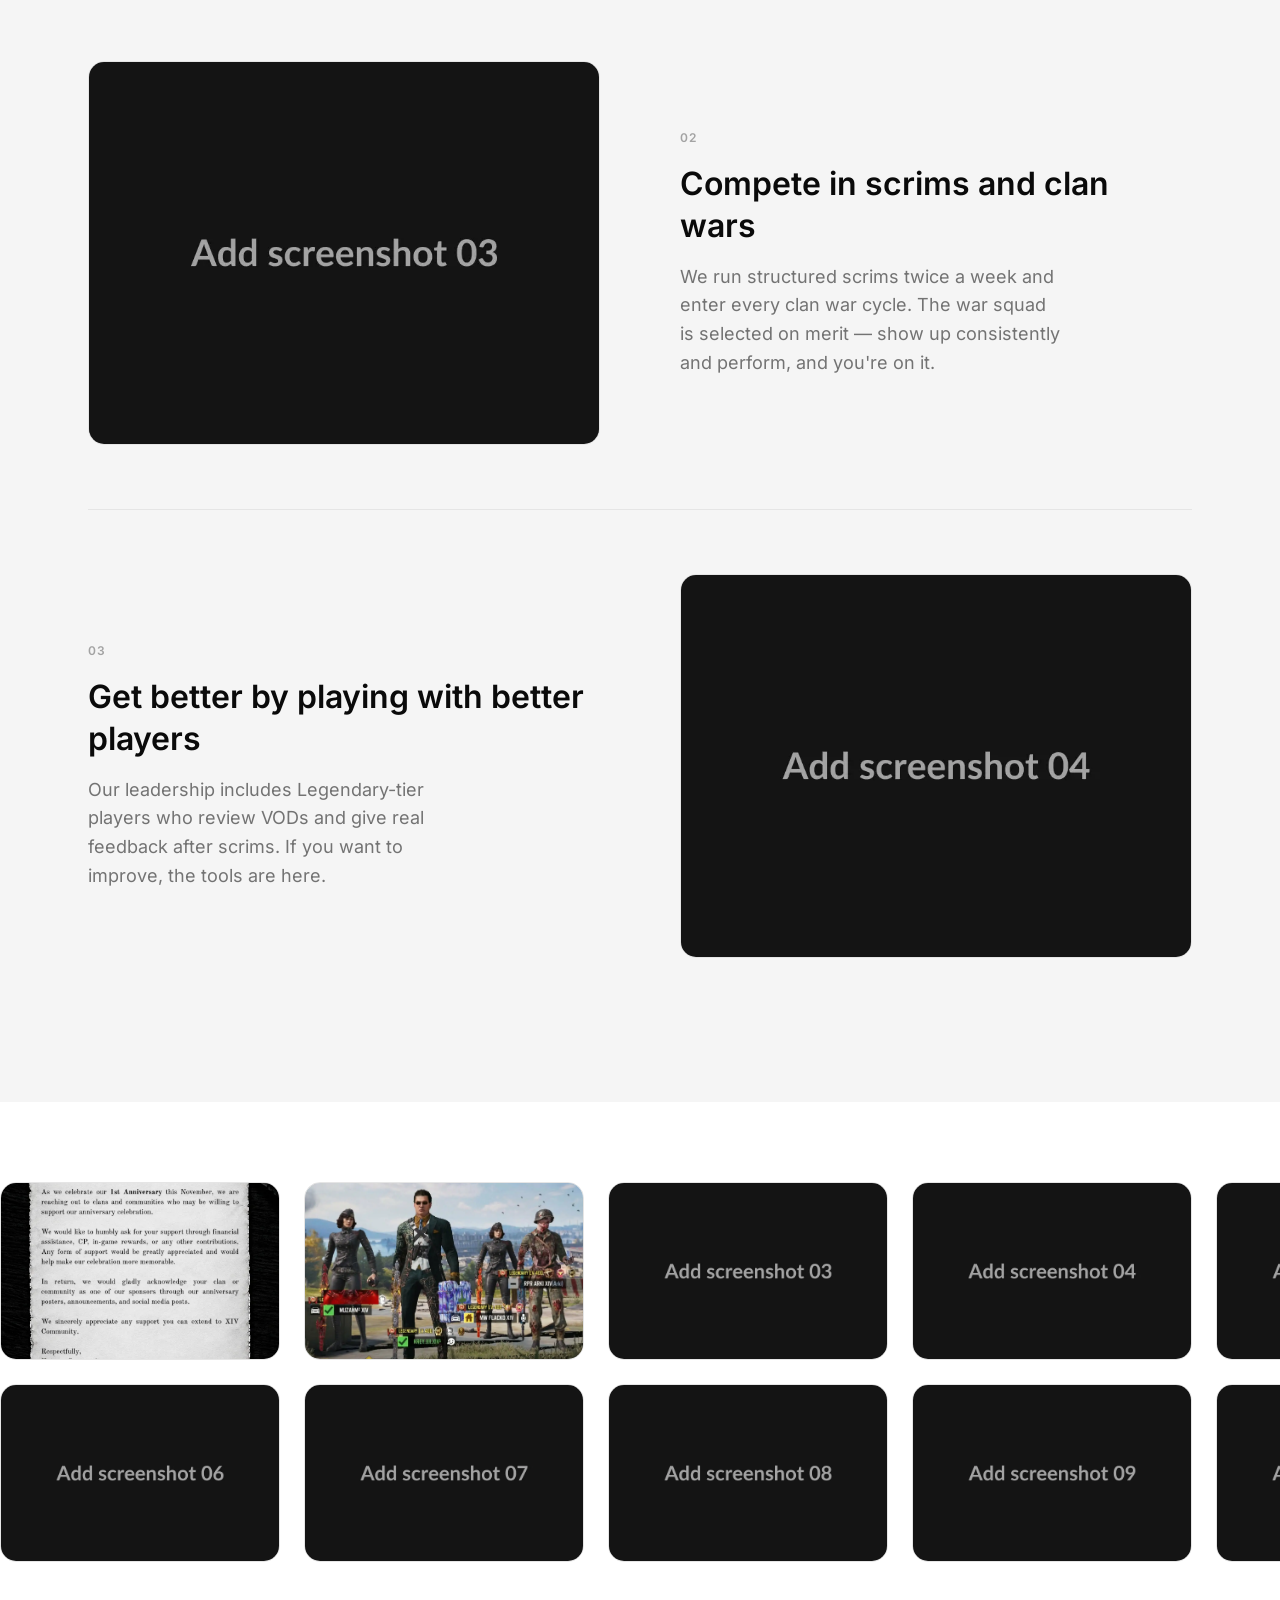
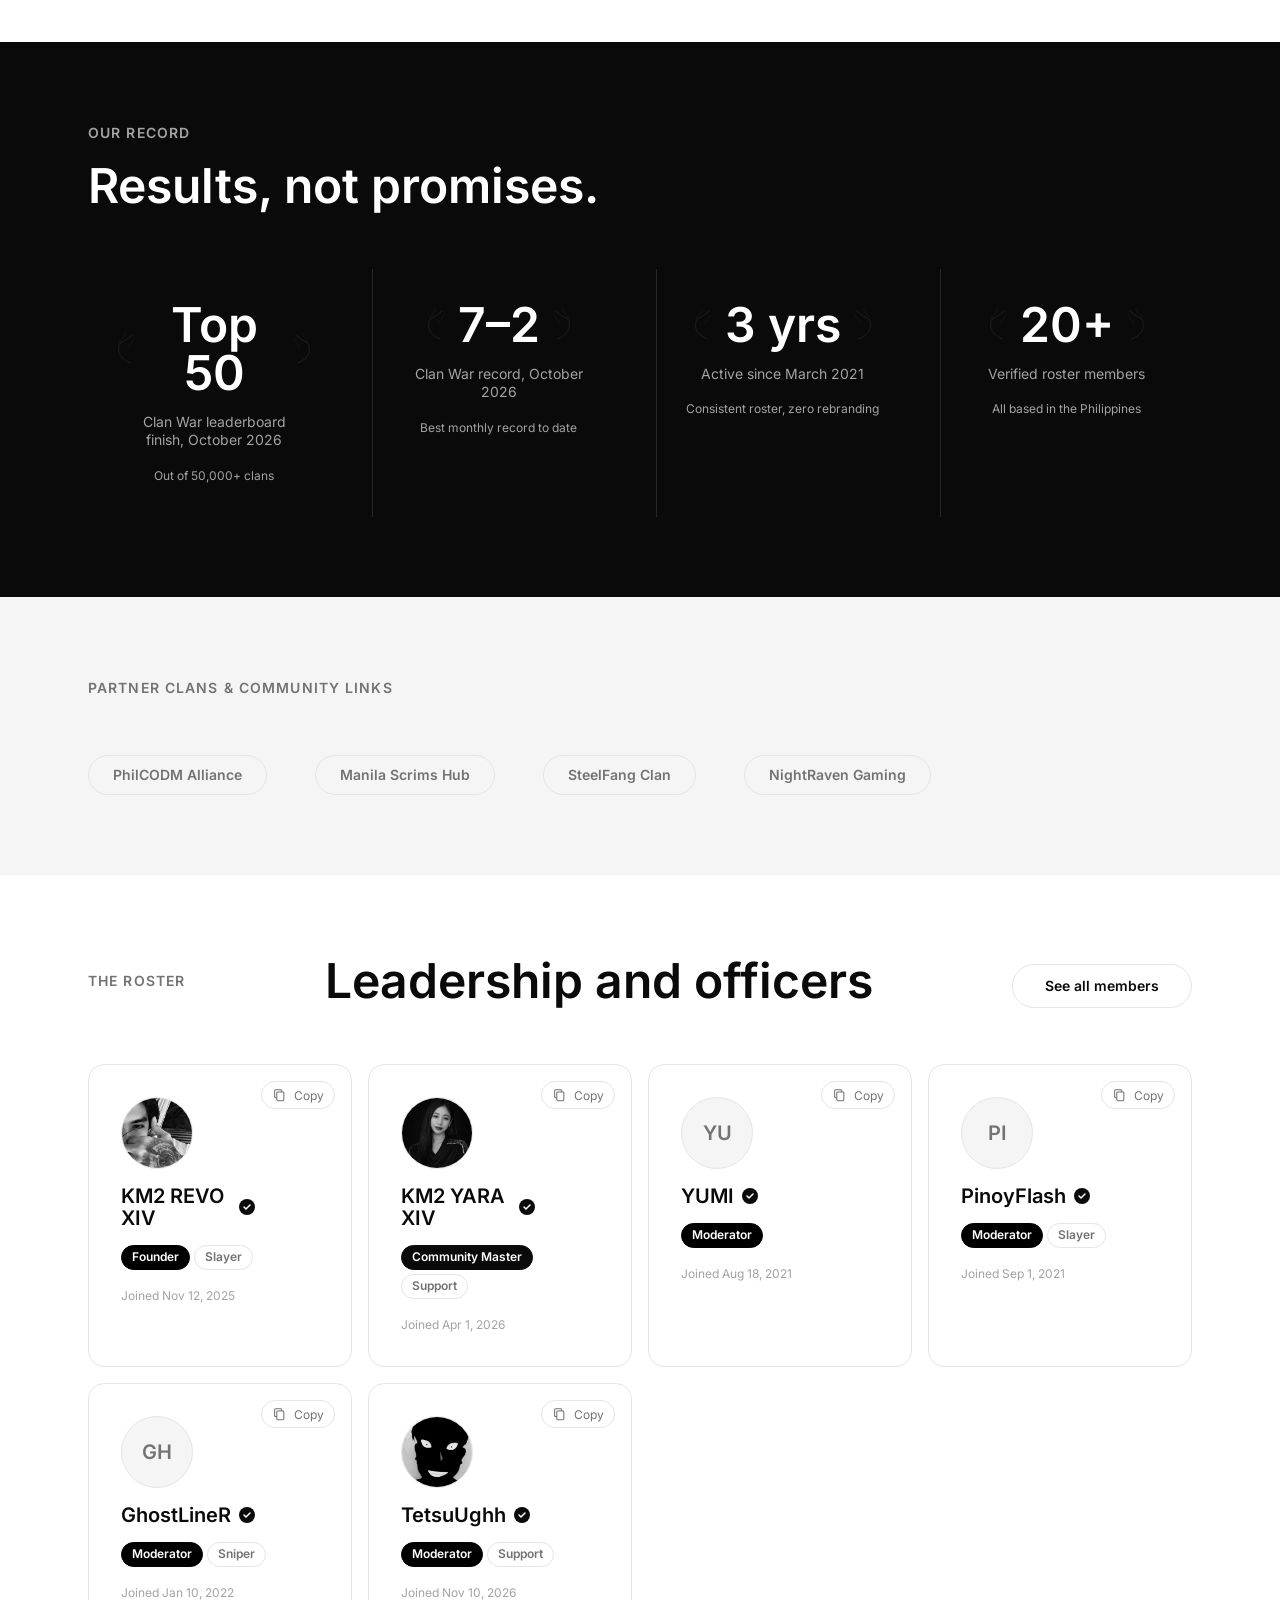
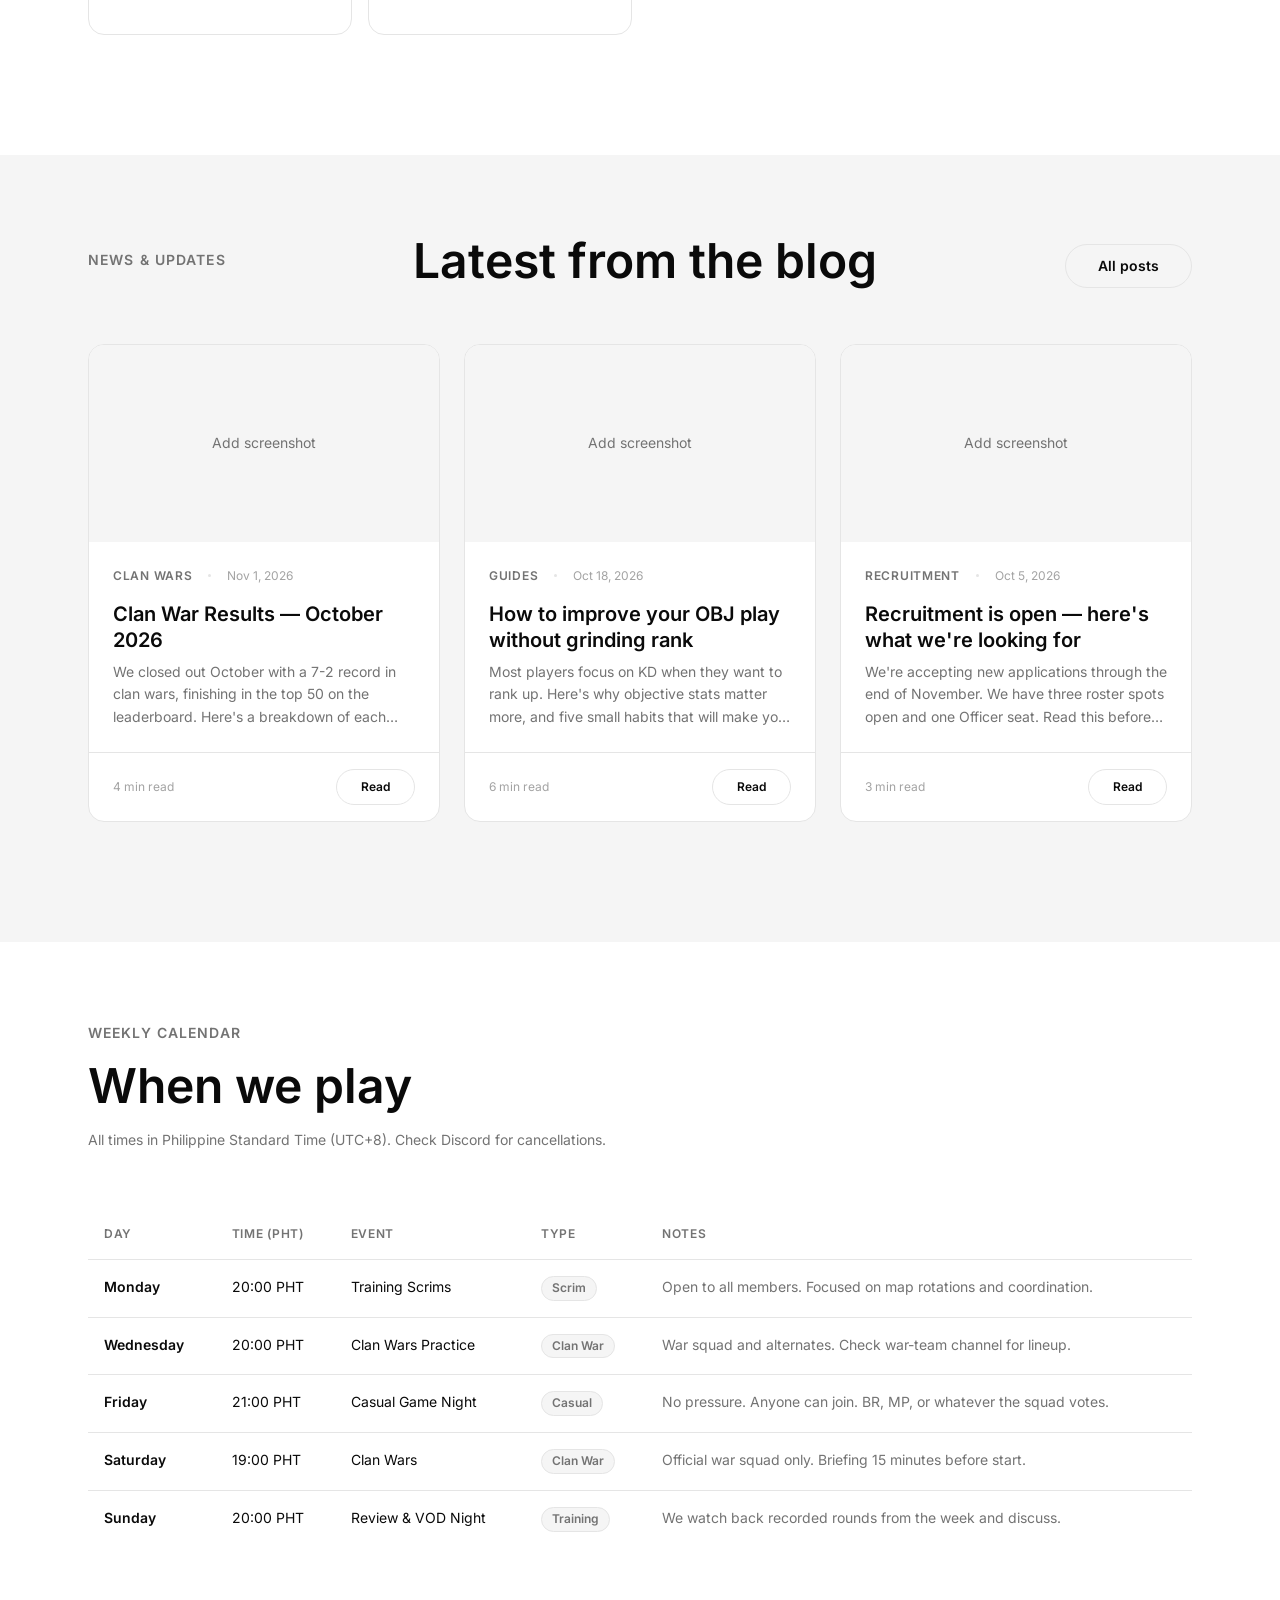
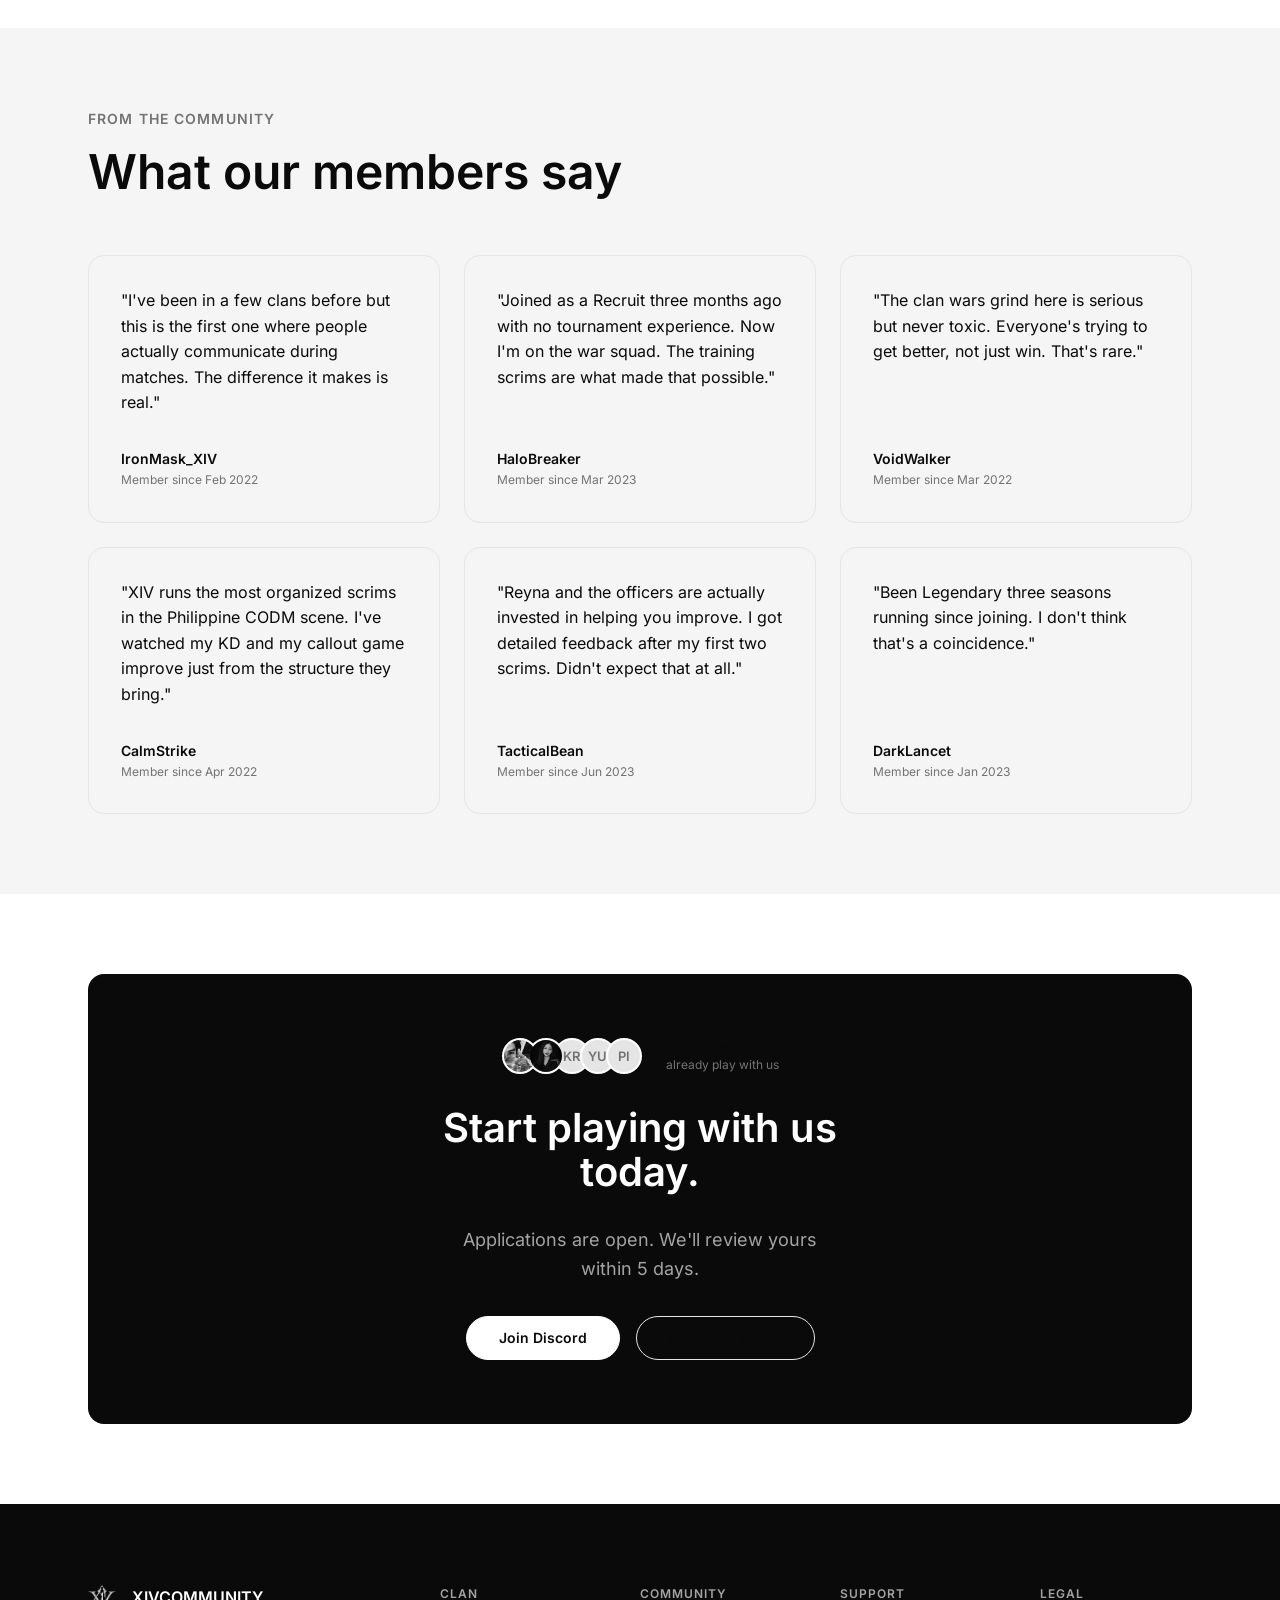
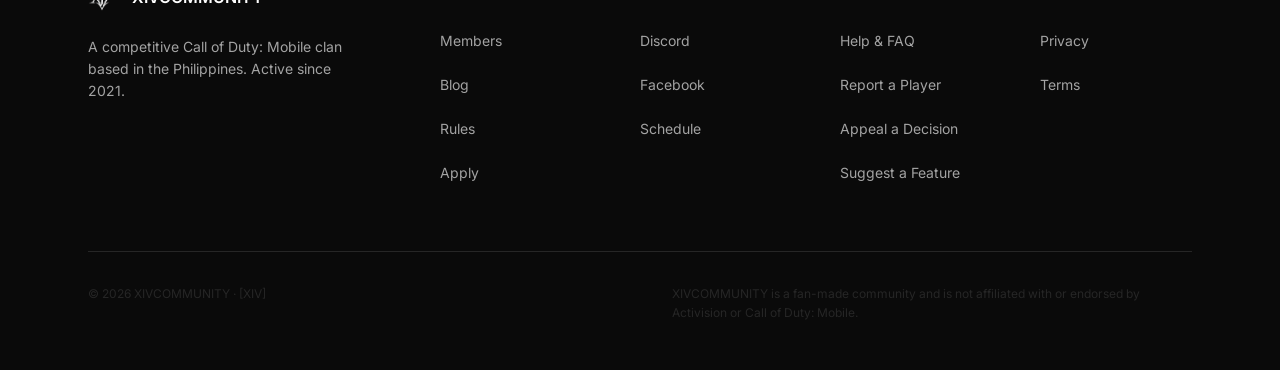
==== commit ac40373b: "Hero mascot moves to the left edge with the white background cut out The artwork shipped with a whit" ====
--- a/index.html
+++ b/index.html
@@ -72,11 +72,11 @@
           <!-- Phone mockup (rendered by site-content.js) -->
           <div class="hero__media" id="hero-media" aria-hidden="true"></div>
 
-          <!-- Character design / mascot (rendered by site-content.js) -->
-          <img class="hero__mascot" id="hero-mascot" alt="" aria-hidden="true" hidden>
-
-        </div>
-      </div>
+        </div>
+      </div>
+
+      <!-- Character design / mascot (rendered by site-content.js) -->
+      <img class="hero__mascot" id="hero-mascot" alt="" aria-hidden="true" hidden>
     </section>
 
     <!-- ═══════════════════════════════════════
--- a/css/pages/home.css
+++ b/css/pages/home.css
@@ -5,6 +5,7 @@
 /* ── Hero ─────────────────────────────────────────────────── */
 
 .hero {
+  position: relative;
   background-color: var(--color-ink);
   padding-top: var(--space-10);
   padding-bottom: 0;
@@ -13,6 +14,7 @@
 
 .hero__inner {
   position: relative;
+  z-index: 1;   /* keeps the text and phone above the mascot */
   display: grid;
   grid-template-columns: 1fr;
   gap: var(--space-8);
@@ -97,19 +99,14 @@
   .hero__mascot {
     display: block;
     position: absolute;
-    right: calc(380px - 40px);   /* stands left of the phone, tucked behind its edge */
+    left: -30px;
     bottom: 0;
-    height: min(60vh, 560px);
+    height: clamp(380px, 46vh, 560px);
     width: auto;
     z-index: 0;
     pointer-events: none;
-    filter: drop-shadow(0 16px 32px rgb(0 0 0 / 0.5));
-  }
-
-  /* The phone card sits in front of the mascot's tucked edge */
-  .hero__media .phone-frame--hero {
-    position: relative;
-    z-index: 1;
+    transform: scaleX(-1);   /* rifle points into the page */
+    filter: drop-shadow(0 16px 32px rgb(0 0 0 / 0.55));
   }
 }
 
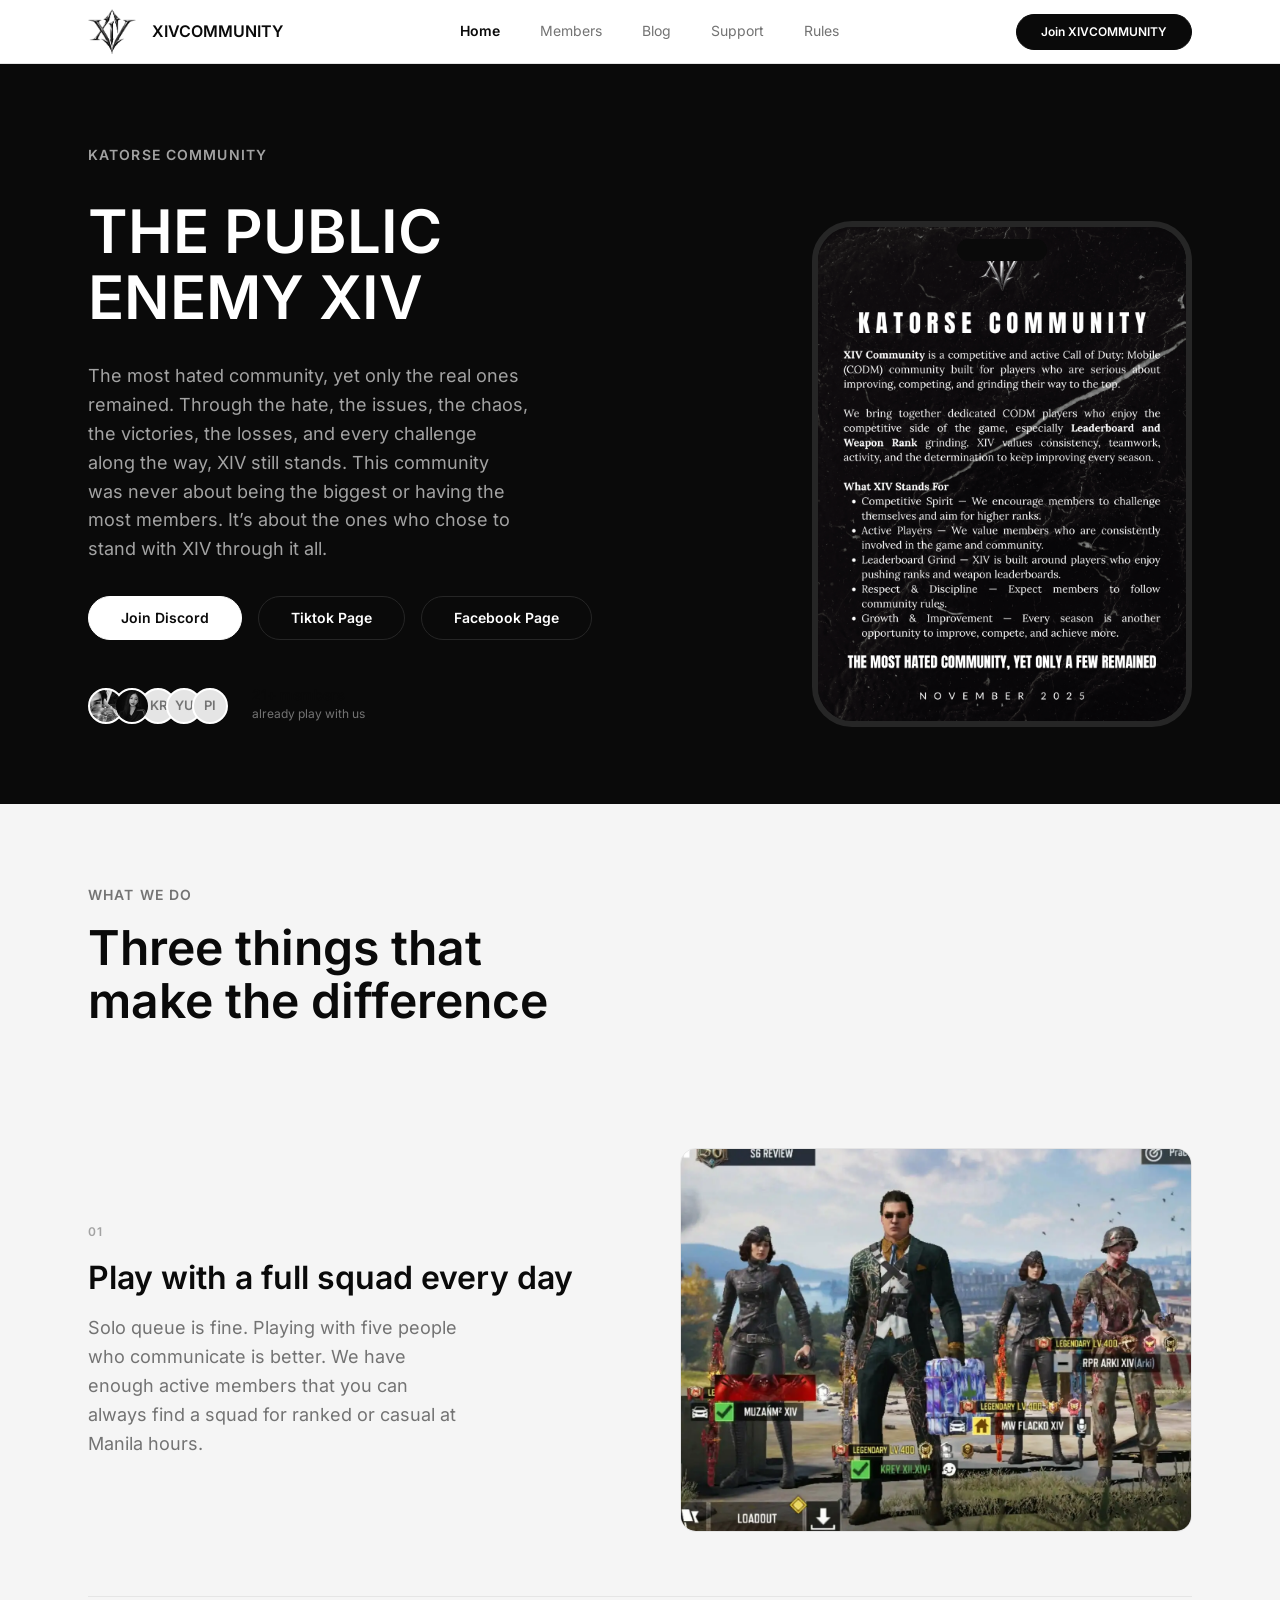
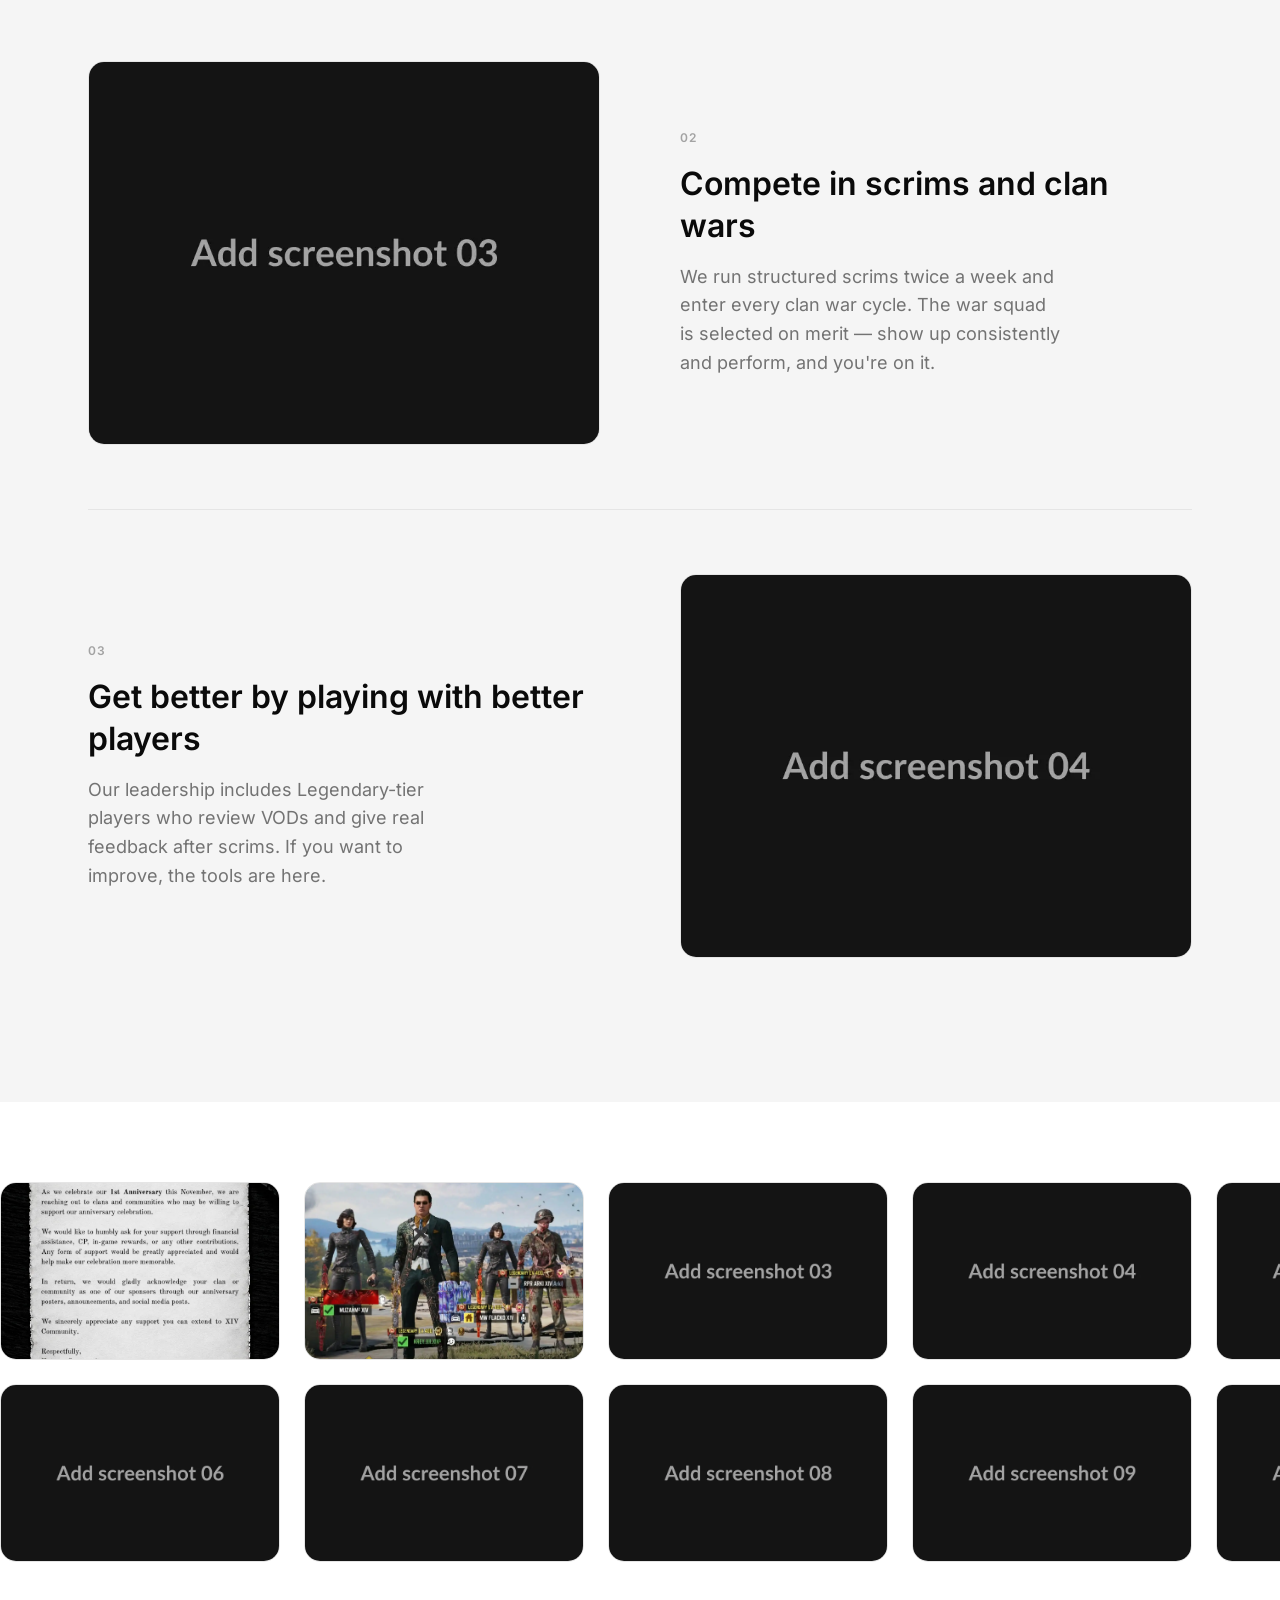
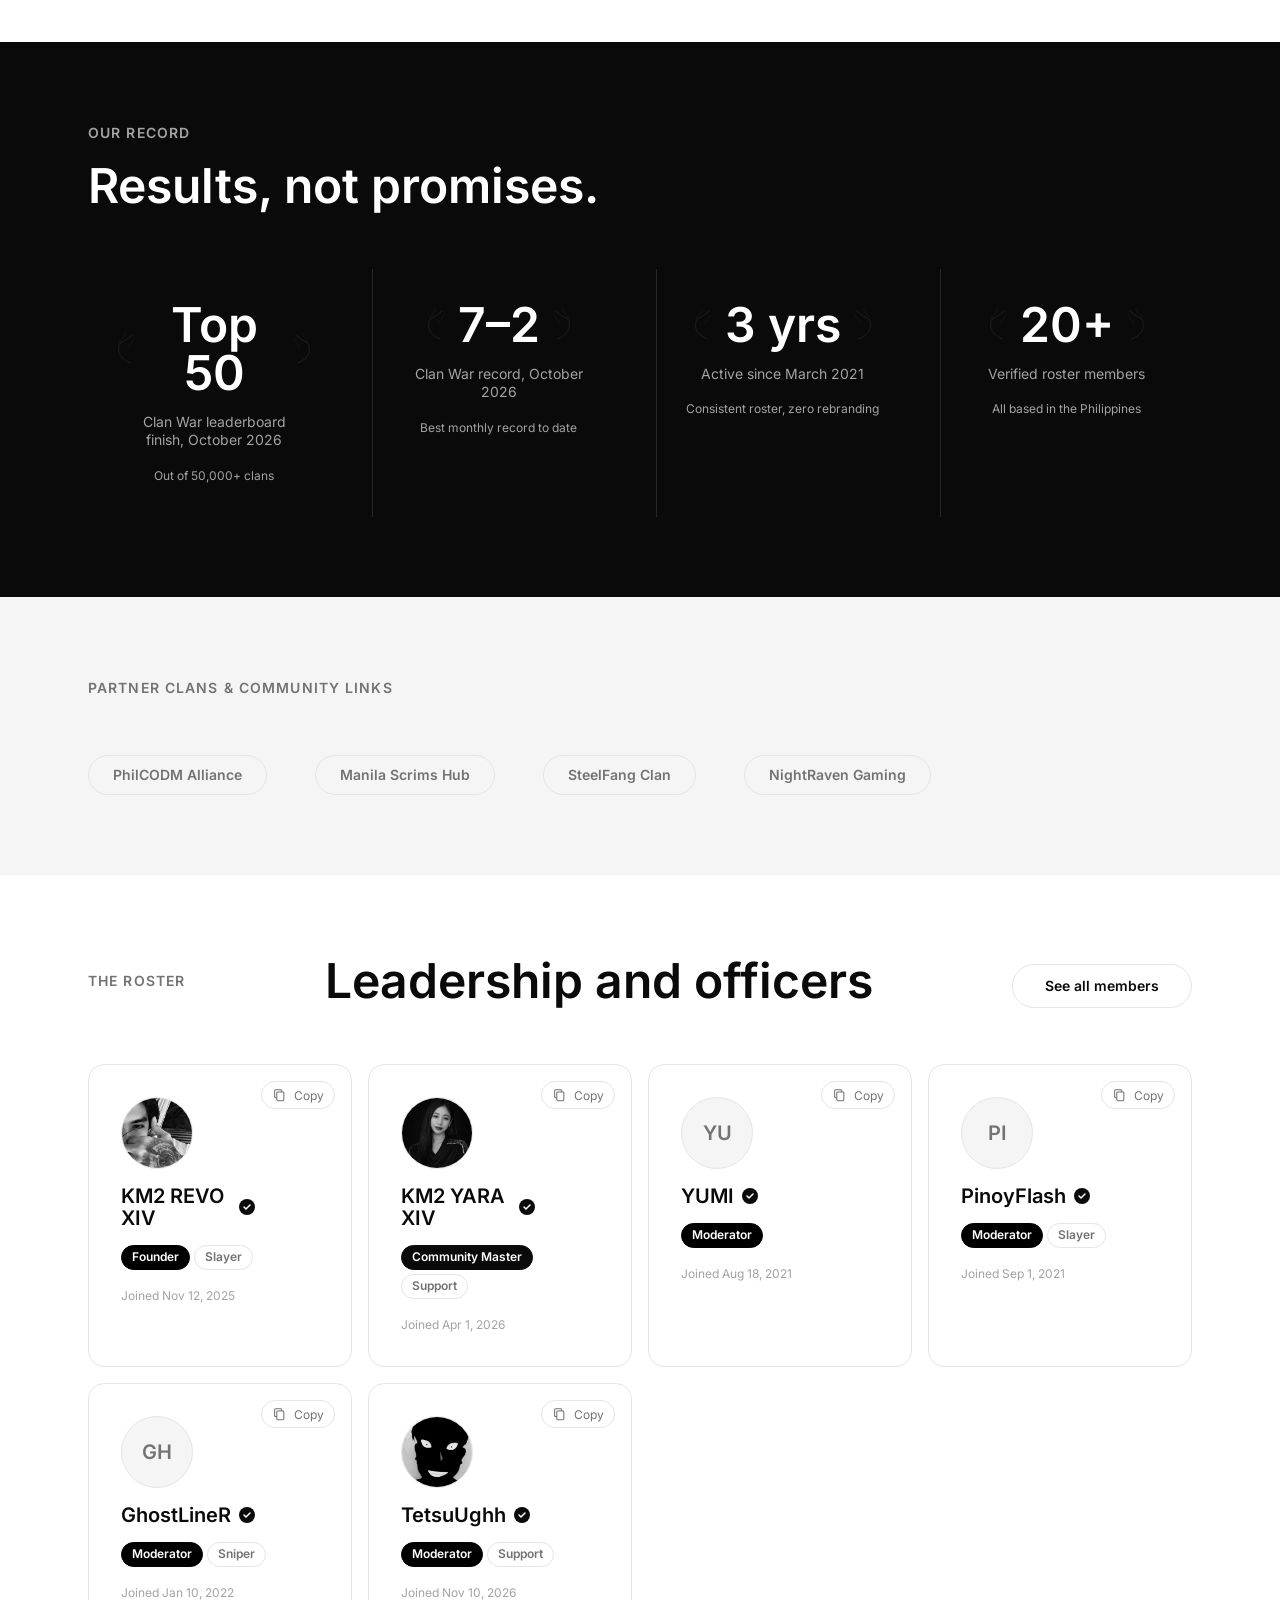
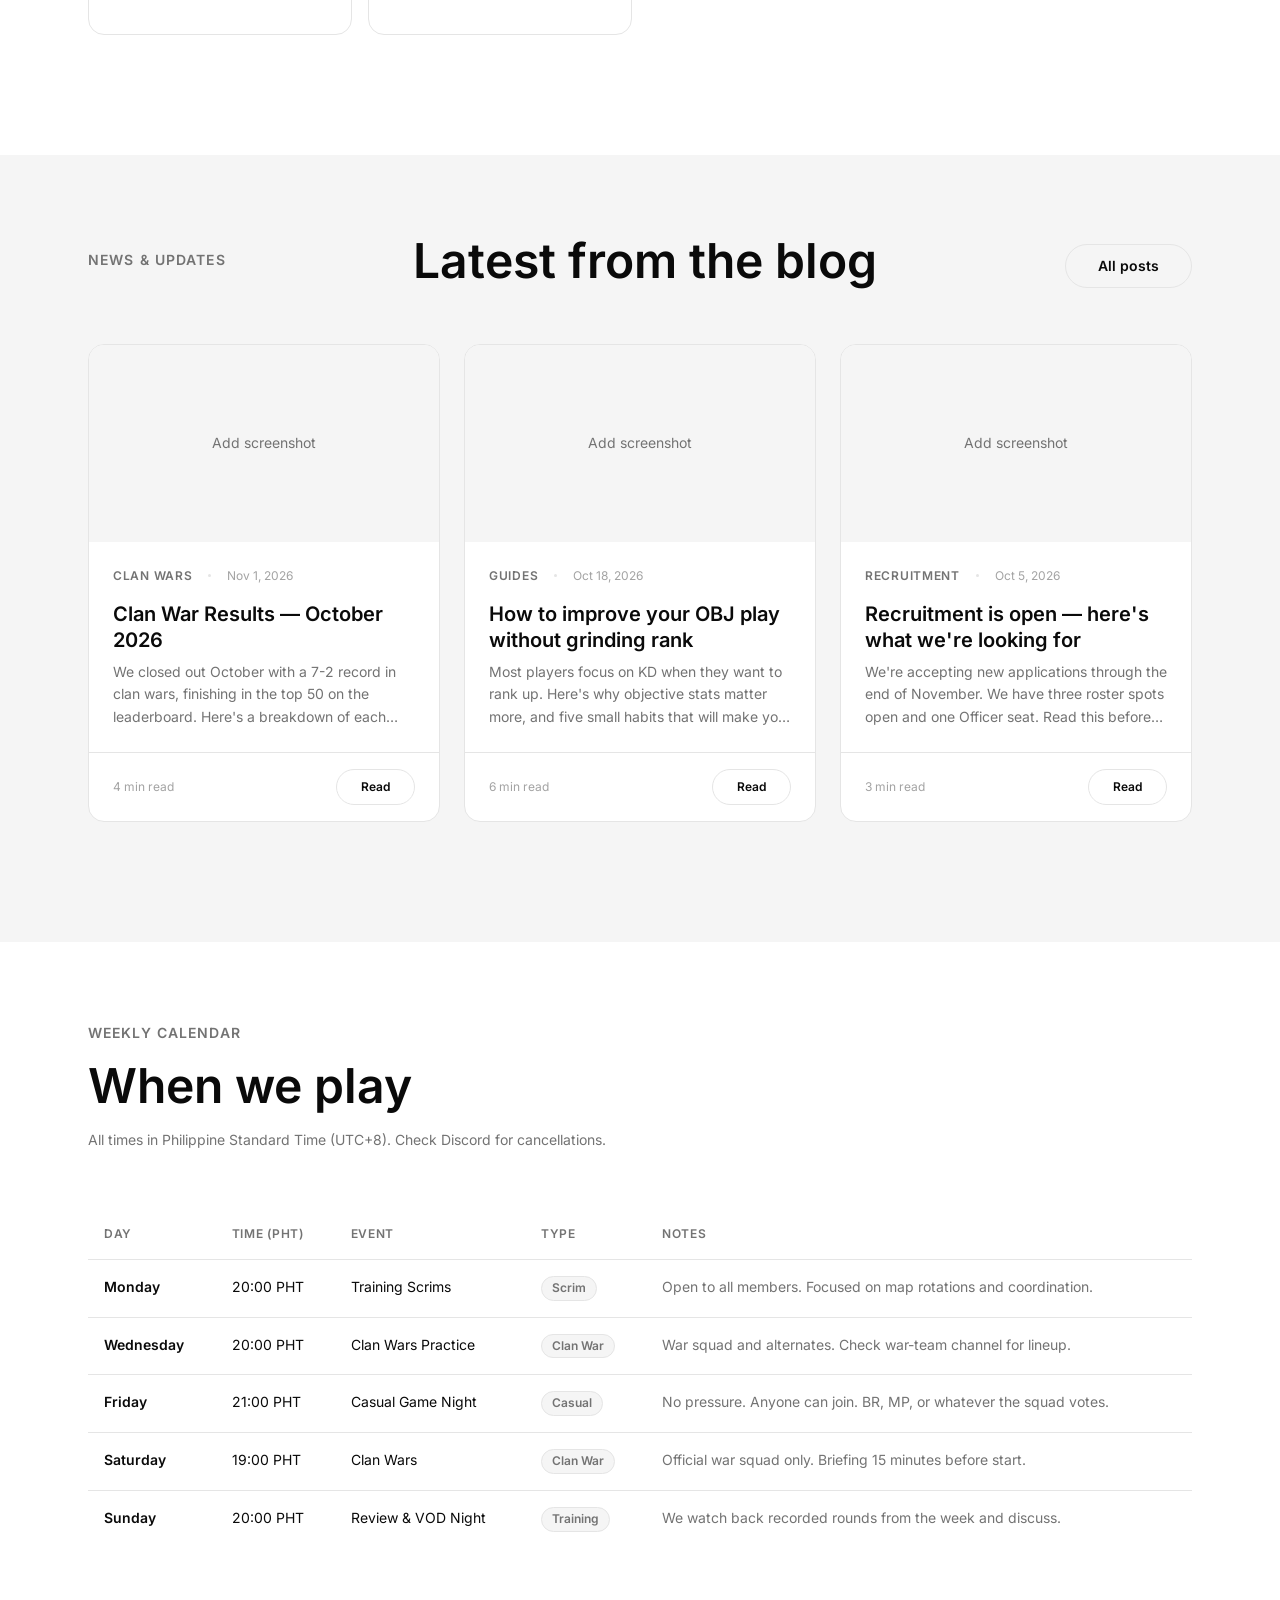
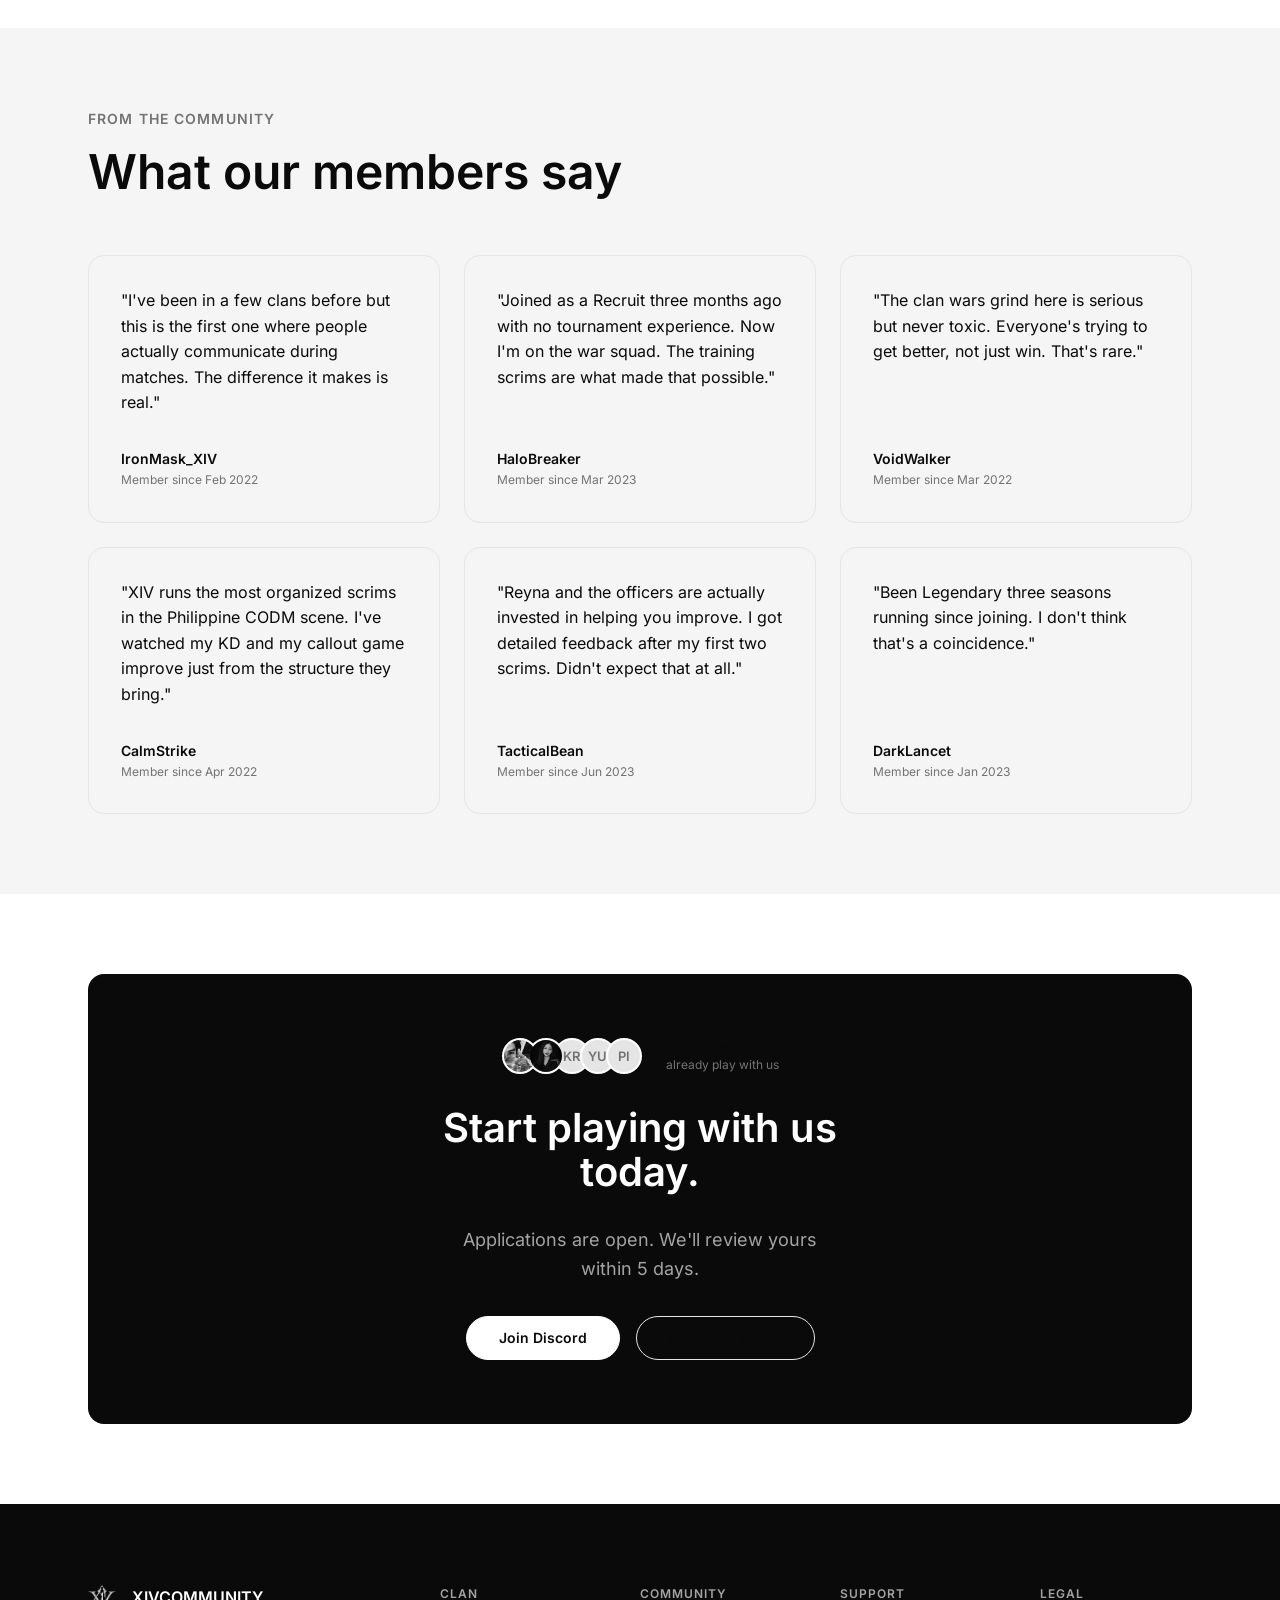
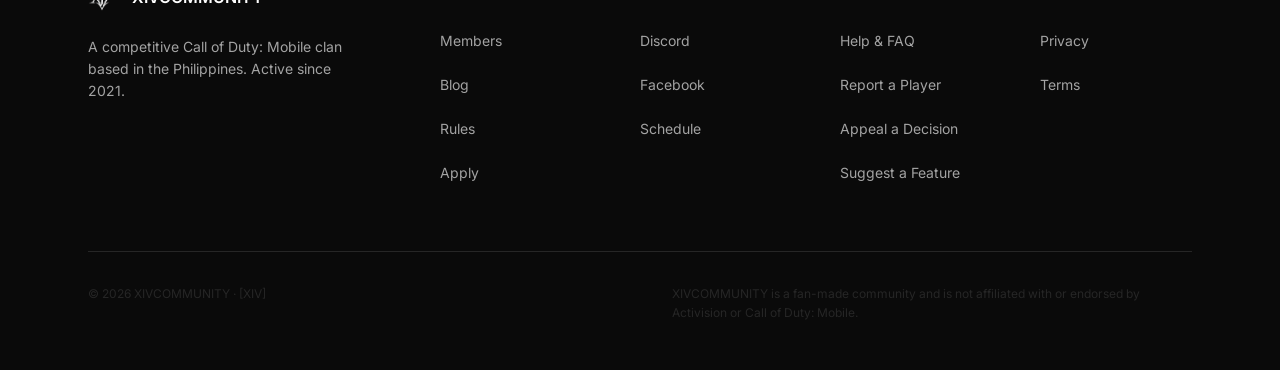
==== commit e09577f3: "Homepage share title: XIV COMMUNITY - THE PUBLIC ENEMY The homepage browser title, og:title and twit" ====
--- a/index.html
+++ b/index.html
@@ -3,18 +3,18 @@
 <head>
   <meta charset="UTF-8">
   <meta name="viewport" content="width=device-width, initial-scale=1.0">
-  <title>XIVCOMMUNITY — Competitive CODM Clan, Philippines</title>
+  <title>XIV COMMUNITY - THE PUBLIC ENEMY</title>
   <meta name="description" content="XIVCOMMUNITY is a competitive Call of Duty: Mobile clan based in the Philippines. Active since 2021. Join us for scrims, clan wars, and a serious community.">
   <meta name="theme-color" content="#000000">
 
   <!-- Open Graph -->
   <meta property="og:type"        content="website">
-  <meta property="og:title"       content="XIVCOMMUNITY — Competitive CODM Clan">
+  <meta property="og:title"       content="XIV COMMUNITY - THE PUBLIC ENEMY">
   <meta property="og:description" content="A competitive Call of Duty: Mobile clan based in the Philippines. Active since 2021.">
   <meta property="og:url"         content="https://xivcommunity.gg/">
   <meta property="og:image"       content="/assets/brand/og.jpg">
   <meta name="twitter:card"       content="summary_large_image">
-  <meta name="twitter:title"      content="XIVCOMMUNITY — Competitive CODM Clan">
+  <meta name="twitter:title"      content="XIV COMMUNITY - THE PUBLIC ENEMY">
   <meta name="twitter:description" content="A competitive Call of Duty: Mobile clan based in the Philippines.">
   <meta name="twitter:image"      content="/assets/brand/og.jpg">
 
--- a/css/pages/home.css
+++ b/css/pages/home.css
@@ -29,6 +29,21 @@
   }
 }
 
+/* Phones: tighter hero so content lands higher on the first screen */
+@media (max-width: 767.98px) {
+  .hero {
+    padding-top: var(--space-6);
+  }
+
+  .hero__inner {
+    gap: var(--space-6);
+  }
+
+  .hero__content {
+    padding-bottom: var(--space-6);
+  }
+}
+
 .hero__content {
   display: flex;
   flex-direction: column;
@@ -65,10 +80,78 @@
   max-width: 440px;
 }
 
+/* Long story: clamped on phones and small tablets with a Read more toggle */
+.hero__story {
+  display: flex;
+  flex-direction: column;
+  align-items: flex-start;
+  gap: var(--space-1);
+}
+
+.hero__more {
+  display: inline-flex;
+  align-items: center;
+  min-height: 44px;
+  padding: 0;
+  border: 0;
+  background: none;
+  color: var(--color-white);
+  font-family: var(--font-sans);
+  font-size: var(--font-size-sm);
+  font-weight: var(--font-weight-semi);
+  text-decoration: underline;
+  text-underline-offset: 3px;
+  cursor: pointer;
+}
+
+.hero__more:hover {
+  color: var(--color-subtle);
+}
+
+.hero__more[hidden] {
+  display: none;
+}
+
+@media (max-width: 899px) {
+  .hero__story:not(.is-open) .hero__sub {
+    display: -webkit-box;
+    -webkit-line-clamp: 5;
+    -webkit-box-orient: vertical;
+    overflow: hidden;
+  }
+}
+
 .hero__actions {
   display: flex;
   flex-wrap: wrap;
   gap: var(--space-2);
+}
+
+/* Phones: primary action full width, social buttons split one even row */
+@media (max-width: 480px) {
+  .hero__actions.btn-group {
+    display: grid;
+    grid-template-columns: 1fr 1fr;
+  }
+
+  .hero__actions .btn {
+    width: 100%;
+    padding-inline: var(--space-3);
+  }
+
+  .hero__actions .btn:first-child {
+    grid-column: 1 / -1;
+  }
+}
+
+/* Ghost buttons on the dark hero need light text (the hero is not .section--dark) */
+.hero .btn--ghost {
+  color: var(--color-white);
+  border-color: var(--color-ink-3);
+}
+
+.hero .btn--ghost:hover {
+  border-color: var(--color-subtle);
 }
 
 .hero__social-proof {
@@ -101,12 +184,20 @@
     position: absolute;
     left: -30px;
     bottom: 0;
-    height: clamp(380px, 46vh, 560px);
+    height: clamp(420px, 50vh, 620px);
     width: auto;
     z-index: 0;
     pointer-events: none;
     transform: scaleX(-1);   /* rifle points into the page */
     filter: drop-shadow(0 16px 32px rgb(0 0 0 / 0.55));
+  }
+}
+
+/* Large desktop monitors: let her take real presence in the hero */
+@media (min-width: 1536px) {
+  .hero__mascot {
+    left: -40px;
+    height: clamp(560px, 64vh, 800px);
   }
 }
 
